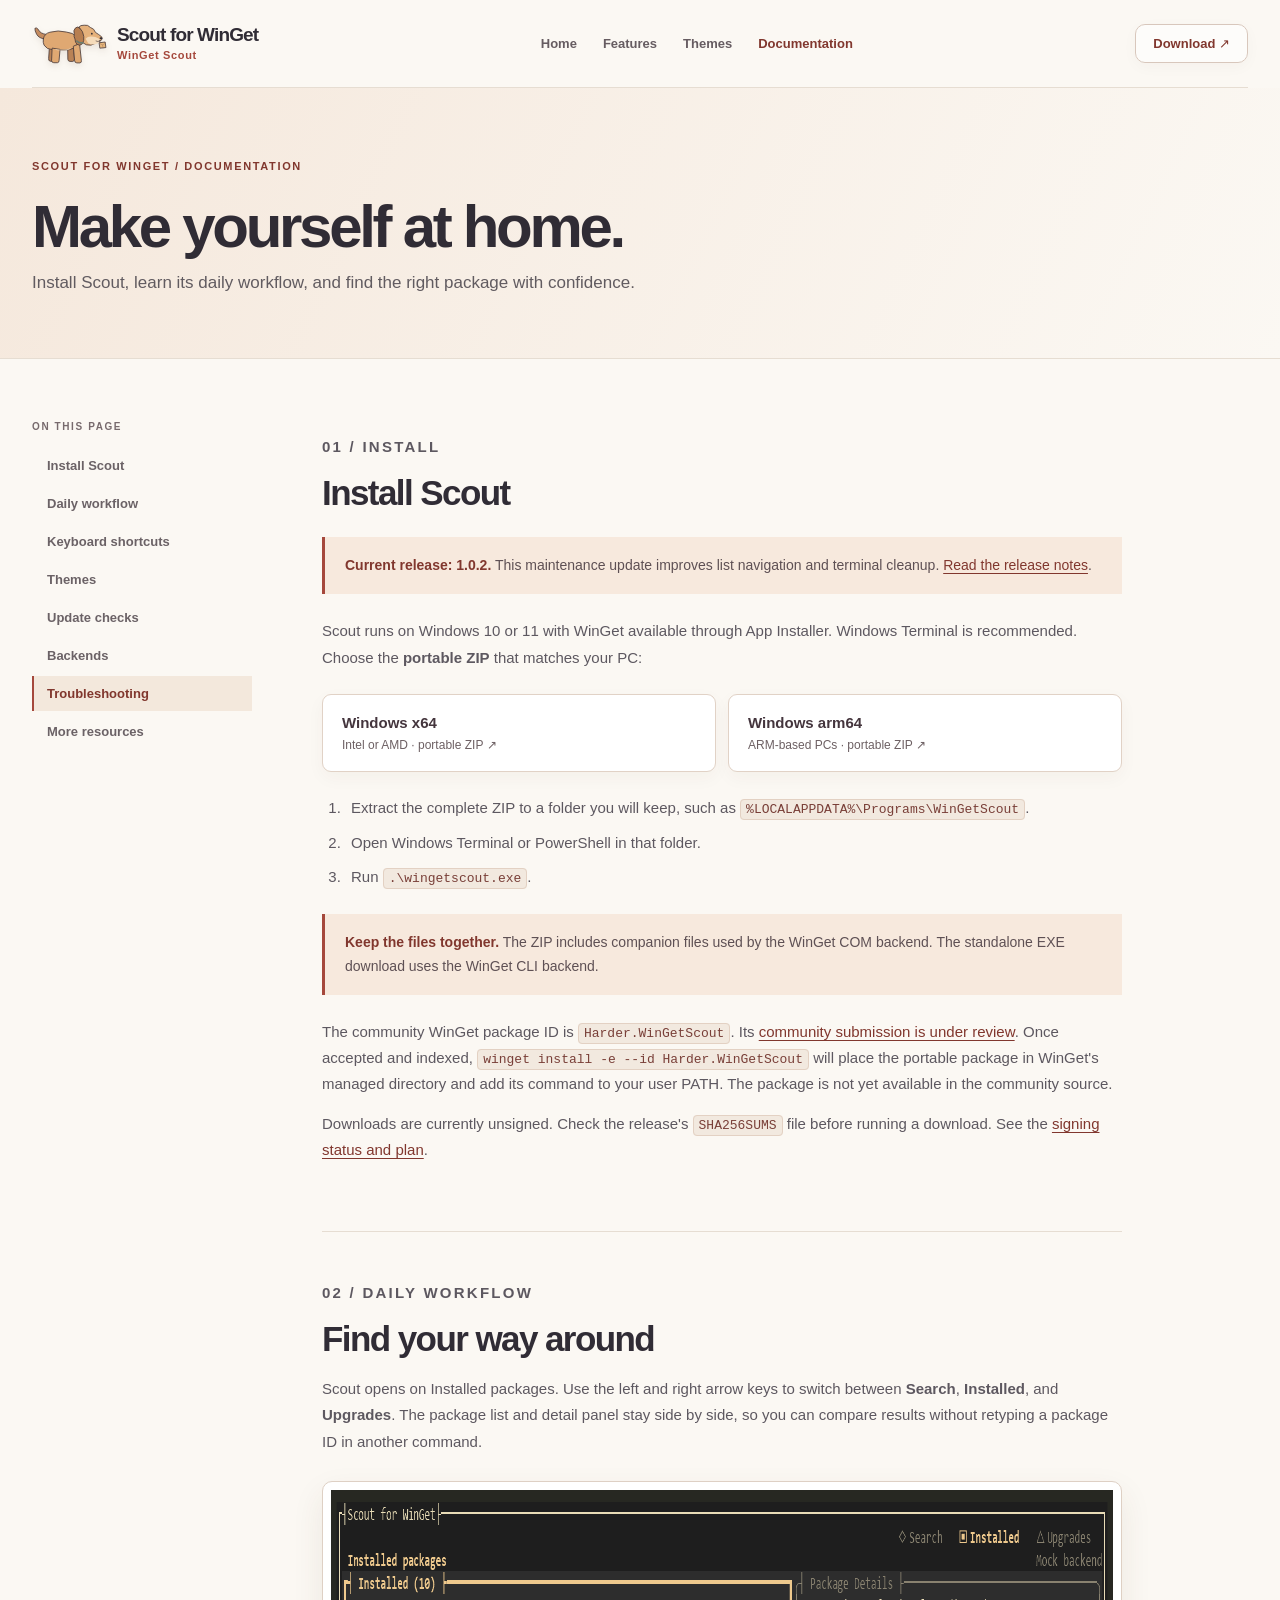
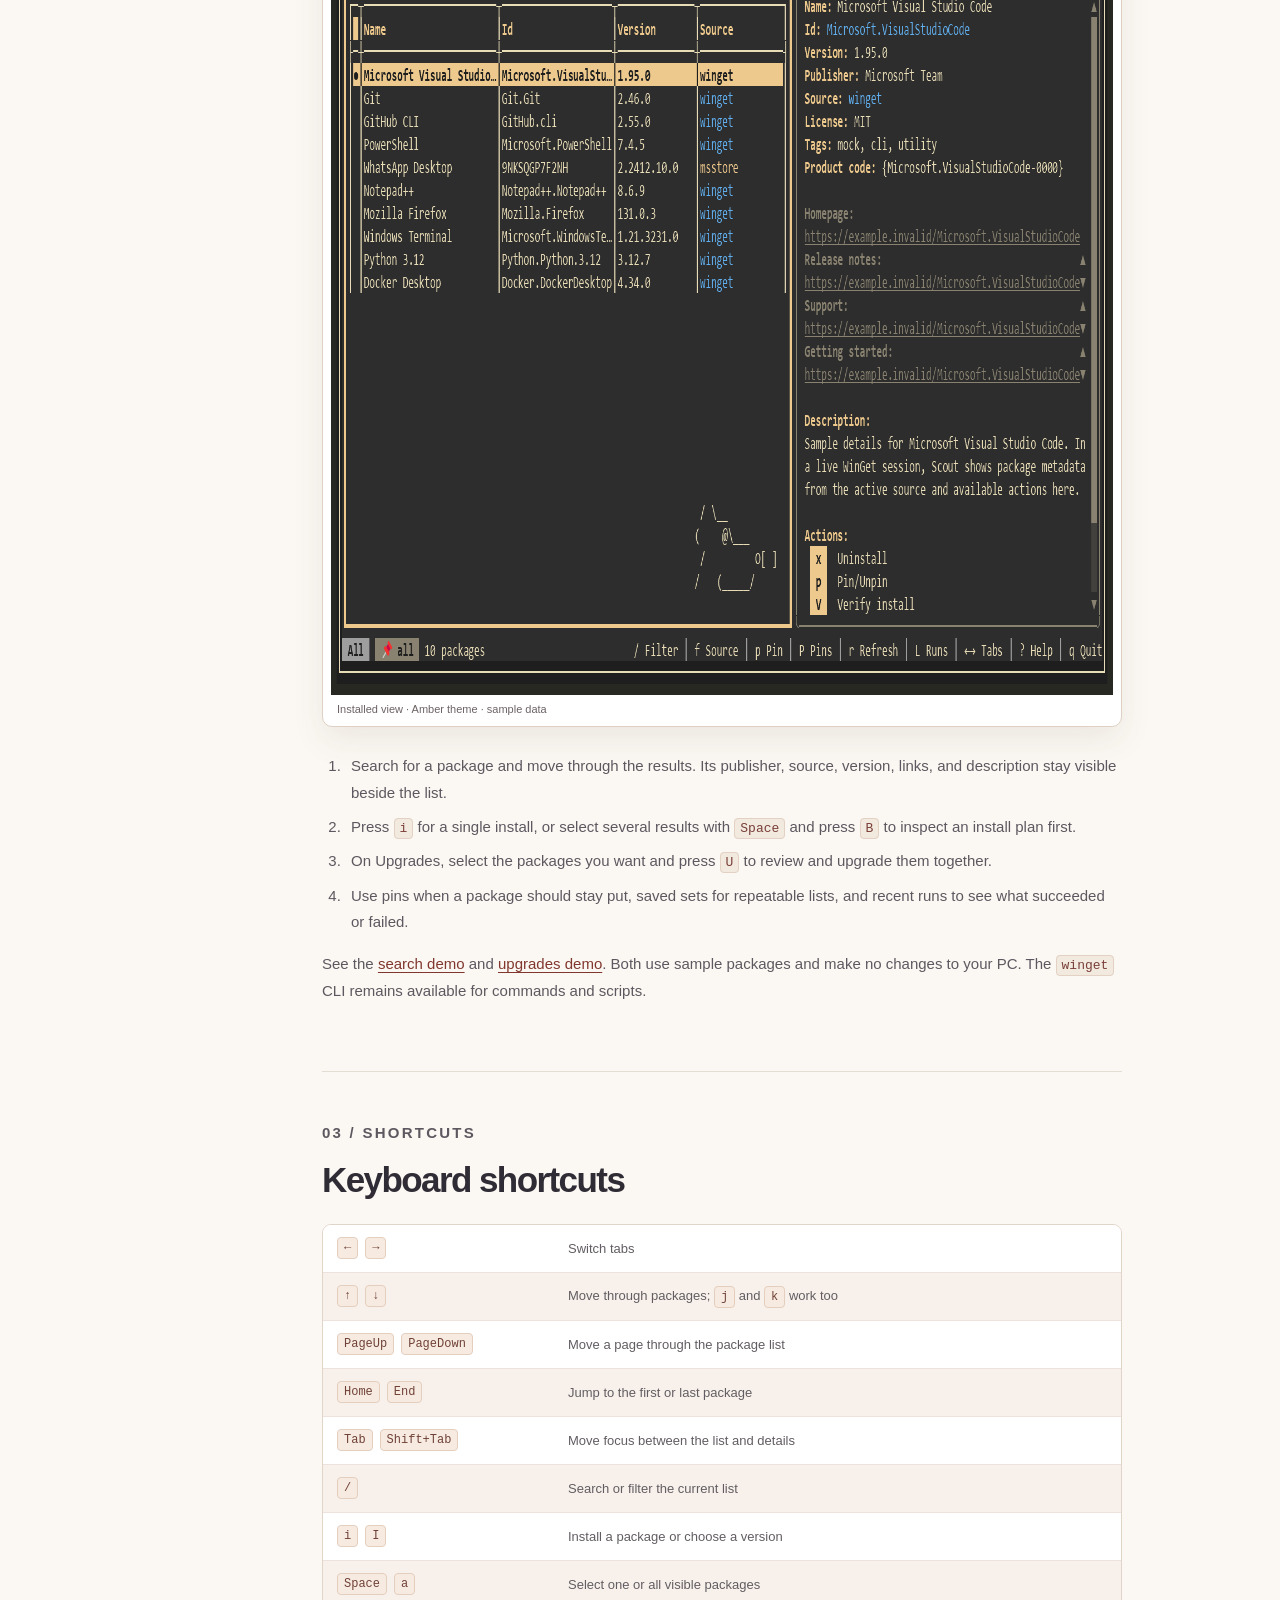
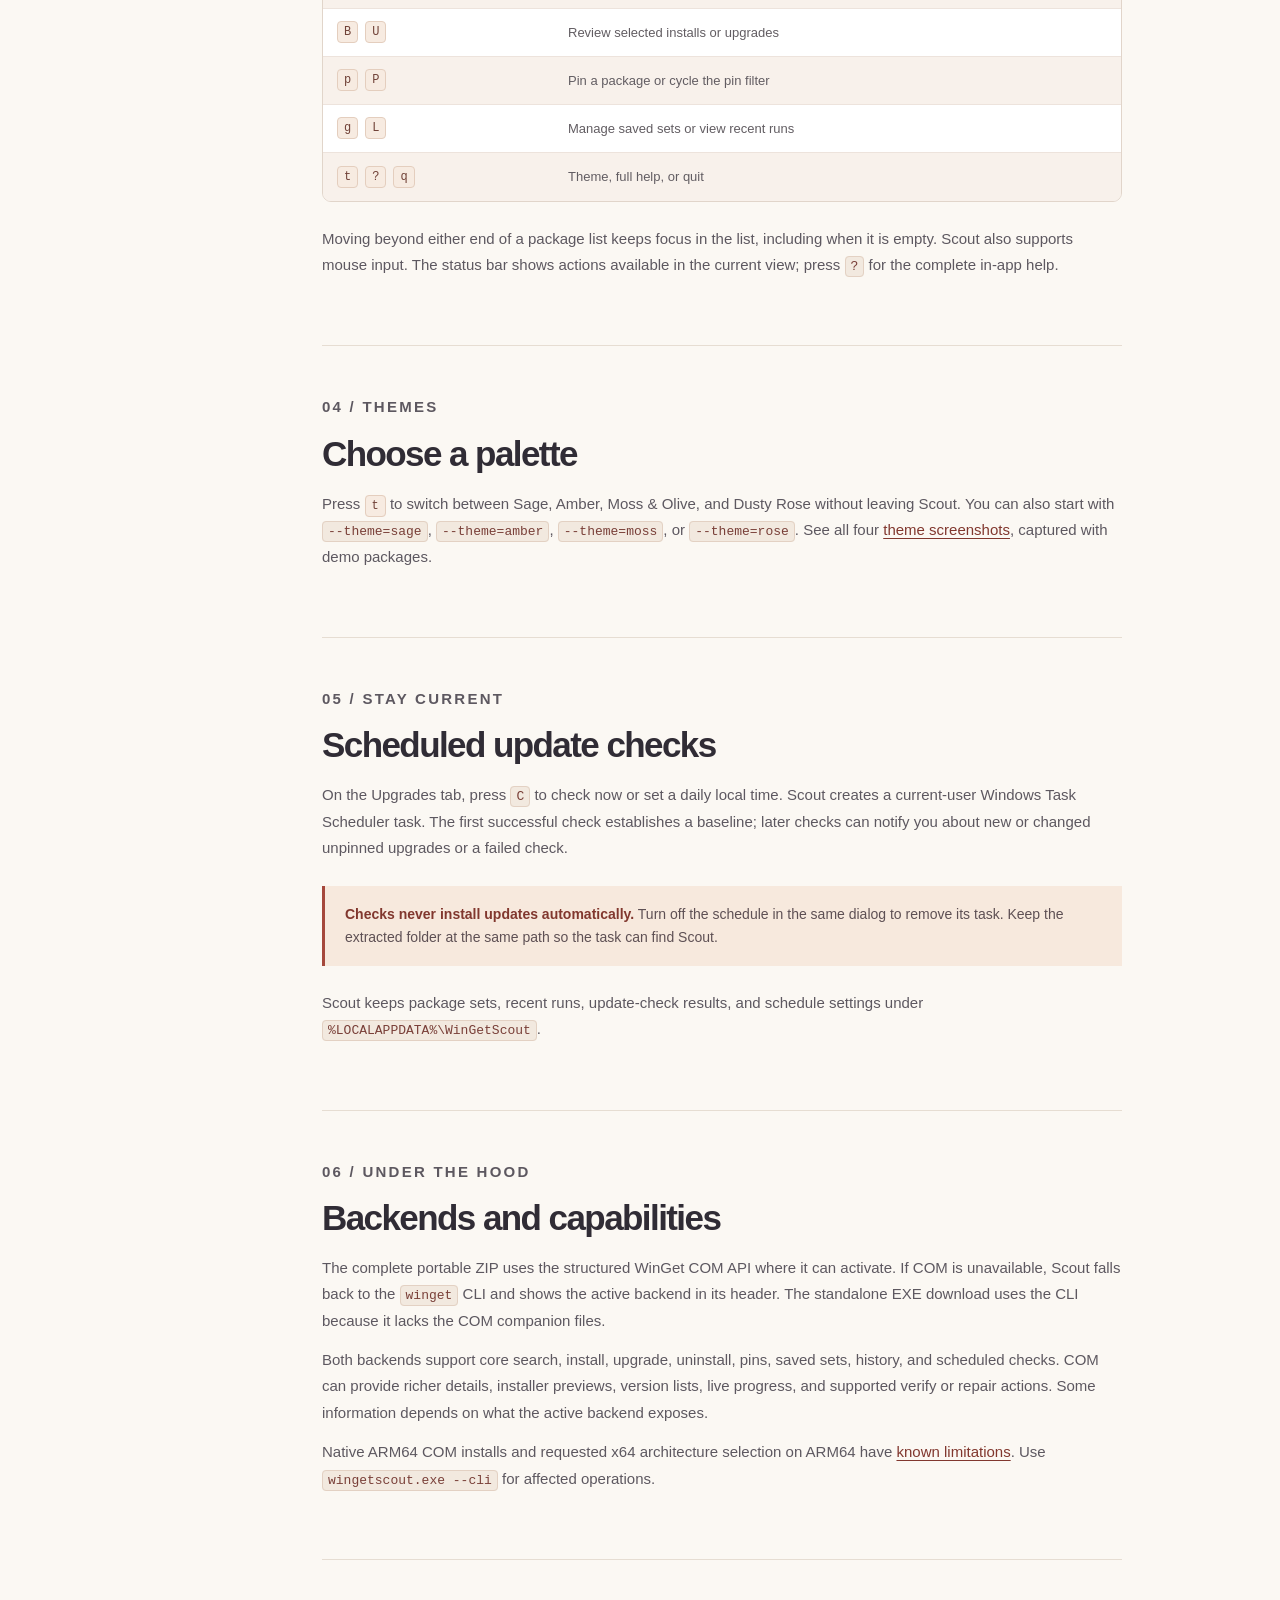
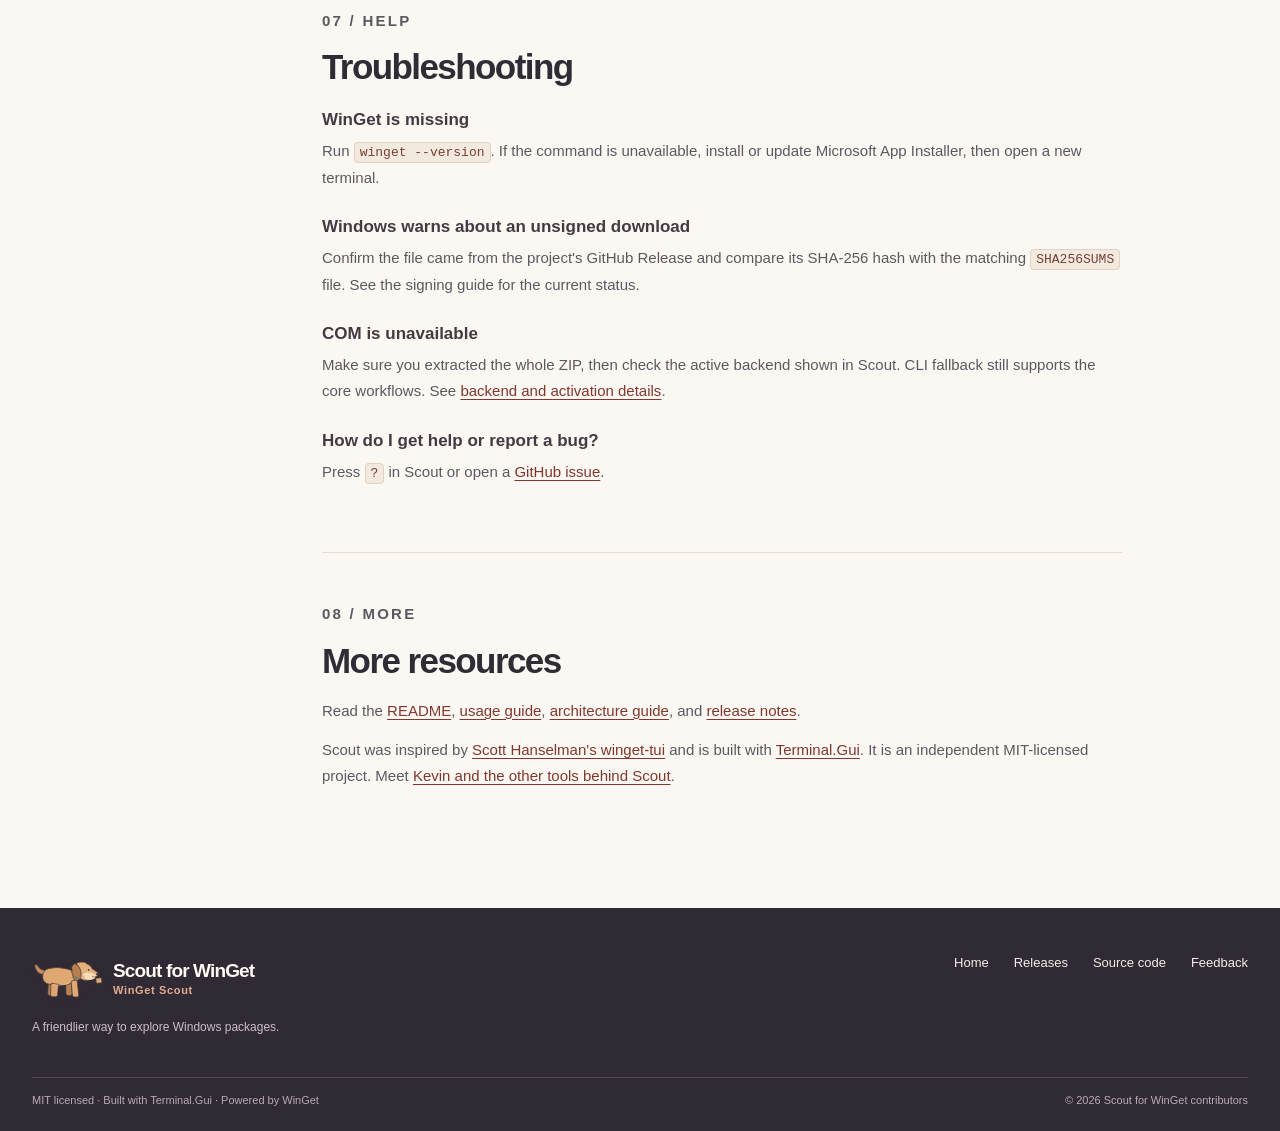
==== site/docs.html @ 2f3dfc27 "Prepare 1.0.2 release and refresh website guidance" ====
<!doctype html>
<html lang="en">
<head>
  <meta charset="utf-8">
  <meta name="viewport" content="width=device-width, initial-scale=1">
  <meta name="theme-color" content="#faf7f1">
  <meta name="description" content="Install and use Scout for WinGet. Learn the daily workflow, keyboard shortcuts, themes, update checks, and package backends.">
  <meta property="og:type" content="article">
  <meta property="og:title" content="Documentation — Scout for WinGet">
  <meta property="og:description" content="Install and use Scout for WinGet on Windows.">
  <meta property="og:url" content="https://wingetscout.com/docs.html">
  <link rel="canonical" href="https://wingetscout.com/docs.html">
  <link rel="icon" href="favicon.svg" type="image/svg+xml">
  <link rel="stylesheet" href="styles.css">
  <script src="app.js" defer></script>
  <title>Documentation — Scout for WinGet</title>
</head>
<body class="docs-page">
  <a class="skip-link" href="#main">Skip to content</a>
  <header class="site-header wrap"><a class="brand" href="./" aria-label="Scout for WinGet home"><img src="media/scout-dog.svg" width="75" height="51" alt="" aria-hidden="true"><span class="brand-copy"><strong>Scout for WinGet</strong><small>WinGet Scout</small></span></a><nav aria-label="Main navigation"><a href="./">Home</a><a href="./#features">Features</a><a href="./#themes">Themes</a><a class="nav-active" href="docs.html" aria-current="page">Documentation</a></nav><a class="header-download" href="https://github.com/harder/wingetscout/releases/latest">Download ↗</a></header>
  <main id="main">
    <div class="docs-hero"><div class="wrap"><p class="section-kicker">SCOUT FOR WINGET / DOCUMENTATION</p><h1>Make yourself at home.</h1><p>Install Scout, learn its daily workflow, and find the right package with confidence.</p></div></div>
    <div class="wrap docs-layout">
      <aside class="docs-sidebar" aria-label="Documentation sections"><p>ON THIS PAGE</p><a href="#install">Install Scout</a><a href="#first-run">Daily workflow</a><a href="#shortcuts">Keyboard shortcuts</a><a href="#themes">Themes</a><a href="#updates">Update checks</a><a href="#backends">Backends</a><a href="#troubleshooting">Troubleshooting</a><a href="#more">More resources</a></aside>
      <div class="docs-content">
        <section id="install"><p class="section-kicker">01 / INSTALL</p><h2>Install Scout</h2><div class="callout"><strong>Current release: 1.0.2.</strong> This maintenance update improves list navigation and terminal cleanup. <a href="https://github.com/harder/wingetscout/releases/tag/v1.0.2">Read the release notes</a>.</div><p>Scout runs on Windows 10 or 11 with WinGet available through App Installer. Windows Terminal is recommended. Choose the <strong>portable ZIP</strong> that matches your PC:</p><div class="download-grid"><a href="https://github.com/harder/wingetscout/releases/latest"><strong>Windows x64</strong><span>Intel or AMD · portable ZIP ↗</span></a><a href="https://github.com/harder/wingetscout/releases/latest"><strong>Windows arm64</strong><span>ARM-based PCs · portable ZIP ↗</span></a></div><ol><li>Extract the complete ZIP to a folder you will keep, such as <code>%LOCALAPPDATA%\Programs\WinGetScout</code>.</li><li>Open Windows Terminal or PowerShell in that folder.</li><li>Run <code>.\wingetscout.exe</code>.</li></ol><div class="callout"><strong>Keep the files together.</strong> The ZIP includes companion files used by the WinGet COM backend. The standalone EXE download uses the WinGet CLI backend.</div><p>The community WinGet package ID is <code>Harder.WinGetScout</code>. Its <a href="https://github.com/microsoft/winget-pkgs/pull/451328">community submission is under review</a>. Once accepted and indexed, <code>winget install -e --id Harder.WinGetScout</code> will place the portable package in WinGet's managed directory and add its command to your user PATH. The package is not yet available in the community source.</p><p>Downloads are currently unsigned. Check the release's <code>SHA256SUMS</code> file before running a download. See the <a href="https://github.com/harder/wingetscout/blob/main/docs/signing-and-distribution.md">signing status and plan</a>.</p></section>
        <section id="first-run"><p class="section-kicker">02 / DAILY WORKFLOW</p><h2>Find your way around</h2><p>Scout opens on Installed packages. Use the left and right arrow keys to switch between <strong>Search</strong>, <strong>Installed</strong>, and <strong>Upgrades</strong>. The package list and detail panel stay side by side, so you can compare results without retyping a package ID in another command.</p><div class="docs-image"><img src="media/scout-amber-installed.png" width="1405" height="805" loading="lazy" alt="Scout for WinGet Installed view in the Amber theme, with a package list and details panel using sample data"><span>Installed view · Amber theme · sample data</span></div><ol><li>Search for a package and move through the results. Its publisher, source, version, links, and description stay visible beside the list.</li><li>Press <code>i</code> for a single install, or select several results with <code>Space</code> and press <code>B</code> to inspect an install plan first.</li><li>On Upgrades, select the packages you want and press <code>U</code> to review and upgrade them together.</li><li>Use pins when a package should stay put, saved sets for repeatable lists, and recent runs to see what succeeded or failed.</li></ol><p>See the <a href="media/scout-search-demo.gif">search demo</a> and <a href="media/scout-upgrades-demo.gif">upgrades demo</a>. Both use sample packages and make no changes to your PC. The <code>winget</code> CLI remains available for commands and scripts.</p></section>
        <section id="shortcuts"><p class="section-kicker">03 / SHORTCUTS</p><h2>Keyboard shortcuts</h2><div class="shortcut-table"><div><kbd>←</kbd><kbd>→</kbd><span>Switch tabs</span></div><div><kbd>↑</kbd><kbd>↓</kbd><span>Move through packages; <kbd>j</kbd> and <kbd>k</kbd> work too</span></div><div><kbd>PageUp</kbd><kbd>PageDown</kbd><span>Move a page through the package list</span></div><div><kbd>Home</kbd><kbd>End</kbd><span>Jump to the first or last package</span></div><div><kbd>Tab</kbd><kbd>Shift+Tab</kbd><span>Move focus between the list and details</span></div><div><kbd>/</kbd><span>Search or filter the current list</span></div><div><kbd>i</kbd><kbd>I</kbd><span>Install a package or choose a version</span></div><div><kbd>Space</kbd><kbd>a</kbd><span>Select one or all visible packages</span></div><div><kbd>B</kbd><kbd>U</kbd><span>Review selected installs or upgrades</span></div><div><kbd>p</kbd><kbd>P</kbd><span>Pin a package or cycle the pin filter</span></div><div><kbd>g</kbd><kbd>L</kbd><span>Manage saved sets or view recent runs</span></div><div><kbd>t</kbd><kbd>?</kbd><kbd>q</kbd><span>Theme, full help, or quit</span></div></div><p>Moving beyond either end of a package list keeps focus in the list, including when it is empty. Scout also supports mouse input. The status bar shows actions available in the current view; press <code>?</code> for the complete in-app help.</p></section>
        <section id="themes"><p class="section-kicker">04 / THEMES</p><h2>Choose a palette</h2><p>Press <kbd>t</kbd> to switch between Sage, Amber, Moss &amp; Olive, and Dusty Rose without leaving Scout. You can also start with <code>--theme=sage</code>, <code>--theme=amber</code>, <code>--theme=moss</code>, or <code>--theme=rose</code>. See all four <a href="./#themes">theme screenshots</a>, captured with demo packages.</p></section>
        <section id="updates"><p class="section-kicker">05 / STAY CURRENT</p><h2>Scheduled update checks</h2><p>On the Upgrades tab, press <code>C</code> to check now or set a daily local time. Scout creates a current-user Windows Task Scheduler task. The first successful check establishes a baseline; later checks can notify you about new or changed unpinned upgrades or a failed check.</p><div class="callout"><strong>Checks never install updates automatically.</strong> Turn off the schedule in the same dialog to remove its task. Keep the extracted folder at the same path so the task can find Scout.</div><p>Scout keeps package sets, recent runs, update-check results, and schedule settings under <code>%LOCALAPPDATA%\WinGetScout</code>.</p></section>
        <section id="backends"><p class="section-kicker">06 / UNDER THE HOOD</p><h2>Backends and capabilities</h2><p>The complete portable ZIP uses the structured WinGet COM API where it can activate. If COM is unavailable, Scout falls back to the <code>winget</code> CLI and shows the active backend in its header. The standalone EXE download uses the CLI because it lacks the COM companion files.</p><p>Both backends support core search, install, upgrade, uninstall, pins, saved sets, history, and scheduled checks. COM can provide richer details, installer previews, version lists, live progress, and supported verify or repair actions. Some information depends on what the active backend exposes.</p><p>Native ARM64 COM installs and requested x64 architecture selection on ARM64 have <a href="https://github.com/harder/wingetscout/blob/main/docs/architecture.md#known-com-limitations">known limitations</a>. Use <code>wingetscout.exe --cli</code> for affected operations.</p></section>
        <section id="troubleshooting"><p class="section-kicker">07 / HELP</p><h2>Troubleshooting</h2><div class="faq"><h3>WinGet is missing</h3><p>Run <code>winget --version</code>. If the command is unavailable, install or update Microsoft App Installer, then open a new terminal.</p><h3>Windows warns about an unsigned download</h3><p>Confirm the file came from the project's GitHub Release and compare its SHA-256 hash with the matching <code>SHA256SUMS</code> file. See the signing guide for the current status.</p><h3>COM is unavailable</h3><p>Make sure you extracted the whole ZIP, then check the active backend shown in Scout. CLI fallback still supports the core workflows. See <a href="https://github.com/harder/wingetscout#backends-and-capabilities">backend and activation details</a>.</p><h3>How do I get help or report a bug?</h3><p>Press <code>?</code> in Scout or open a <a href="https://github.com/harder/wingetscout/issues">GitHub issue</a>.</p></div></section>
        <section id="more"><p class="section-kicker">08 / MORE</p><h2>More resources</h2><p>Read the <a href="https://github.com/harder/wingetscout#readme">README</a>, <a href="https://github.com/harder/wingetscout/blob/main/docs/usage.md">usage guide</a>, <a href="https://github.com/harder/wingetscout/blob/main/docs/architecture.md">architecture guide</a>, and <a href="https://github.com/harder/wingetscout/releases">release notes</a>.</p><p>Scout was inspired by <a href="https://github.com/shanselman/winget-tui">Scott Hanselman's winget-tui</a> and is built with <a href="https://github.com/tui-cs/Terminal.Gui">Terminal.Gui</a>. It is an independent MIT-licensed project. Meet <a href="./#maker">Kevin and the other tools behind Scout</a>.</p></section>
      </div>
    </div>
  </main>
  <footer class="site-footer"><div class="wrap footer-inner"><div><a class="brand footer-brand" href="./"><img src="media/scout-dog.svg" width="71" height="48" alt="" aria-hidden="true"><span class="brand-copy"><strong>Scout for WinGet</strong><small>WinGet Scout</small></span></a><p>A friendlier way to explore Windows packages.</p></div><div class="footer-links"><a href="./">Home</a><a href="https://github.com/harder/wingetscout/releases">Releases</a><a href="https://github.com/harder/wingetscout">Source code</a><a href="https://github.com/harder/wingetscout/issues">Feedback</a></div></div><div class="wrap footer-bottom"><span>MIT licensed · Built with Terminal.Gui · Powered by WinGet</span><span>© 2026 Scout for WinGet contributors</span></div></footer>
</body>
</html>
---- site/styles.css ----
:root{font-family:"Segoe UI Variable","Segoe UI",Arial,sans-serif;color:#302c35;background:#fbf8f3;font-synthesis:none;scroll-behavior:smooth;--ink:#302c35;--muted:#625d65;--paper:#fbf8f3;--surface:#fffdf9;--line:#e6ddd2;--rust:#a5483c;--rust-dark:#81372e;--plum:#493c52;--sage:#426b60}
*{box-sizing:border-box}
body{margin:0;min-width:320px;overflow-x:hidden}
a{color:inherit;text-decoration:none}
button{font:inherit}
img{display:block;max-width:100%}
.wrap{width:min(1220px,calc(100% - 64px));margin-inline:auto}
.skip-link{position:absolute;left:16px;top:-70px;z-index:50;padding:10px 14px;background:var(--plum);color:white}
.skip-link:focus{top:12px}
:focus-visible{outline:3px solid var(--rust);outline-offset:3px}
.site-header{min-height:88px;display:flex;align-items:center;gap:30px;border-bottom:1px solid var(--line);position:relative;z-index:5}
.brand{display:inline-flex;align-items:center;gap:10px;flex:none;color:var(--ink)}
.brand img{width:75px;height:51px;object-fit:contain;filter:drop-shadow(0 3px 3px #5a36221a)}
.brand-copy{display:grid;line-height:1.08;gap:4px}
.brand-copy strong{font-size:19px;letter-spacing:-.045em;font-weight:750}
.brand-copy small{font-size:11px;letter-spacing:.06em;color:var(--rust);font-weight:750}
.site-header nav{display:flex;align-items:center;gap:26px;margin:auto;font-size:13px;font-weight:650;color:#665c61}
.site-header nav a:hover,.site-header nav .nav-active{color:var(--rust-dark)}
.header-download{padding:11px 17px;border:1px solid #d8c7bc;border-radius:10px;background:#fff9;font-size:13px;font-weight:750;color:var(--rust-dark);box-shadow:0 4px 15px #422c2008;white-space:nowrap}
.header-download:hover{background:#fff1e8}
.hero{display:grid;grid-template-columns:.9fr 1.1fr;align-items:center;gap:42px;min-height:654px;padding-top:78px;padding-bottom:90px}
.eyebrow,.section-kicker{margin:0 0 20px;color:var(--rust-dark);font-size:11px;font-weight:850;letter-spacing:.15em}
.eyebrow{display:flex;align-items:center;gap:9px}
.eyebrow-mark{font-size:19px;color:var(--rust);line-height:1}
.hero h1{font-size:clamp(45px,5vw,68px);letter-spacing:-.067em;line-height:1.04;font-weight:740;margin:0 0 28px;color:var(--ink)}
.hero h1 span{color:var(--rust)}
.lead{font-size:18px;line-height:1.68;color:#5c5960;max-width:545px;margin:0 0 30px}
.hero-actions{display:flex;flex-wrap:wrap;gap:10px}
.button{display:inline-flex;align-items:center;justify-content:center;gap:16px;min-height:49px;padding:12px 19px;border-radius:10px;font-size:14px;font-weight:750;transition:transform .18s,background .18s,box-shadow .18s}
.button:hover{transform:translateY(-2px)}
.button-primary{background:var(--rust);color:white;box-shadow:0 11px 24px #8d49322c}
.button-primary:hover{background:var(--rust-dark);box-shadow:0 14px 28px #8d49323a}
.button-secondary{background:#fffdf8;color:var(--plum);border:1px solid #d8cabd}
.button-secondary:hover{background:#f5ece2}
.hero-note{margin:24px 0 0;font-size:12px;color:#746d71;font-weight:600}
.hero-stage{position:relative;min-width:0;padding:20px 0 35px}
.hero-stage:before{content:"";position:absolute;inset:-70px -80px -20px;background:radial-gradient(ellipse at 55% 47%,#f2ddc9 0%,#f9eee3 39%,transparent 71%);z-index:-1}
.hero-window{background:#fffdf8;border:1px solid #dacbbd;border-radius:17px;overflow:hidden;box-shadow:0 30px 65px #58382c28,0 4px 12px #58382c12;transform:perspective(1300px) rotateY(-2deg)}
.window-bar{display:flex;align-items:center;gap:14px;height:42px;padding:0 15px;background:#f3ece5;border-bottom:1px solid #ded1c6;font-size:11px;color:#5a4a4a;font-weight:650}
.window-bar em{font-style:normal;color:#a79894;margin:0 3px}
.window-dots{display:flex;gap:5px}
.window-dots i{width:7px;height:7px;border-radius:50%;background:#c98c77}
.window-dots i:nth-child(2){background:#d9b995}.window-dots i:nth-child(3){background:#98aa91}
.window-status{margin-left:auto;font-size:9px;letter-spacing:.1em;color:#665858}
.hero-window img{width:100%;height:auto}
.mascot-sticker{position:absolute;left:-64px;bottom:8px;width:220px;height:130px;padding:7px;background:#fff9ec;border:1px solid #e0c9aa;border-radius:90px;transform:rotate(-5deg);filter:drop-shadow(0 12px 10px #553b2b2b)}
.mascot-sticker img{width:100%;height:100%;object-fit:contain}
.stage-caption{position:absolute;right:2px;bottom:0;display:flex;align-items:center;gap:8px;font-size:11px;color:#716563;font-weight:700}
.caption-line{width:26px;height:1px;background:#a48975}
.quick-path{background:#f3e8dc;border-top:1px solid #e9d9ca;border-bottom:1px solid #e9d9ca}
.quick-path-inner{display:flex;align-items:center;justify-content:space-between;gap:12px;padding:19px 0;color:#5d4d4a;font-size:12px;letter-spacing:.09em;font-weight:800;text-transform:uppercase}
.quick-path b{font-size:17px;color:#ae806b;font-weight:400}
.section{padding-top:105px;padding-bottom:108px}
.section-heading{display:grid;grid-template-columns:1fr 1fr;column-gap:55px;align-items:end;margin-bottom:35px}
.section-heading .section-kicker{grid-column:1/-1;margin-bottom:11px}
.section-heading h2,.comparison-intro h2,.install-panel h2{margin:0;color:var(--ink);letter-spacing:-.053em;font-size:clamp(33px,3.6vw,49px);line-height:1.13}
.section-heading>p:last-child{max-width:415px;color:var(--muted);font-size:15px;line-height:1.68;margin:0 0 4px}
.feature-grid{display:grid;grid-template-columns:repeat(4,1fr);gap:15px}
.feature-card{min-height:300px;display:flex;flex-direction:column;padding:25px 23px;background:var(--surface);border:1px solid var(--line);border-radius:15px;box-shadow:0 12px 30px #4c37230a}
.feature-card:nth-child(2){background:#faf1eb}
.feature-card:nth-child(4){background:#f4f5ef}
.feature-icon{height:45px;width:45px;display:grid;place-items:center;border-radius:11px;background:#f3e6da;color:var(--rust);font-size:25px;margin-bottom:24px}
.feature-card:nth-child(3) .feature-icon,.feature-card:nth-child(4) .feature-icon{background:#e8eee6;color:var(--sage)}
.feature-number{font-size:10px;font-weight:850;color:var(--rust-dark);letter-spacing:.13em}
.feature-card h3{font-size:18px;letter-spacing:-.025em;margin:10px 0;color:#39303a}
.feature-card p{margin:0;color:#625d63;font-size:13px;line-height:1.64}
.comparison-section{padding:94px 0;background:#3c3441;color:#f8f1e8}
.comparison-layout{display:grid;grid-template-columns:.76fr 1fr;gap:70px;align-items:center}
.comparison-intro .section-kicker{color:#e9ae91}
.comparison-intro h2{color:#fffaf2}
.comparison-intro p:not(.section-kicker){max-width:420px;color:#e0d5d9;line-height:1.76;font-size:15px;margin:24px 0 30px}
.text-link{color:#f5caaf;font-size:14px;font-weight:750;border-bottom:1px solid #bd897a;padding-bottom:5px}
.text-link:hover{color:#fff2e3}
.comparison-stack{display:grid;gap:13px}
.cli-card,.scout-card{padding:23px 25px;border-radius:13px}
.cli-card{border:1px solid #6a5e6a;background:#302a34}
.scout-card{border:1px solid #dbb69b;background:#f8e9d8;color:var(--ink);box-shadow:0 13px 25px #1a131f20}
.card-label{display:block;margin-bottom:15px;font-size:10px;letter-spacing:.14em;font-weight:850;color:#c5b5c4}
.scout-card .card-label{color:var(--rust-dark)}
.cli-card code{display:block;color:#edcba3;font:13px "Cascadia Code",Consolas,monospace;line-height:1.9}
.cli-card p,.scout-card p{font-size:13px;line-height:1.6;margin:15px 0 0}
.cli-card p{color:#c5b9c3}.scout-card p{color:#5d5253}
.flow-row{display:flex;align-items:center;flex-wrap:wrap;gap:8px;font-size:13px;font-weight:760}
.flow-row span{border-radius:8px;padding:8px 10px;background:#fff8ee;border:1px solid #e5cebb}
.flow-row b{color:var(--rust)}
.theme-section{padding-bottom:90px}
.theme-section kbd{font:13px Consolas,monospace;color:var(--rust-dark);background:#f1e5d8;border:1px solid #dfcbb9;border-radius:4px;padding:2px 6px}
.theme-layout{display:grid;grid-template-columns:minmax(0,1fr) 270px;gap:18px}
.theme-display{min-width:0;padding:8px;background:var(--surface);border:1px solid #decfc0;border-radius:14px;box-shadow:0 18px 40px #3b2e230e}
.theme-display-top{display:flex;align-items:center;gap:9px;padding:8px 10px 15px;color:var(--ink);font-size:13px}
.theme-display-top>span:last-child{margin-left:auto;font-size:9px;letter-spacing:.11em;font-weight:800;color:#665858}
.preview-led{width:8px;height:8px;background:#7e9c81;border-radius:50%}
.theme-display img{width:100%;height:auto;border-radius:5px;background:#1e1e1e}
.theme-display p{margin:11px 8px 5px;color:#615a5b;font-size:12px}
.theme-controls{display:grid;gap:9px;align-content:start}
.theme-choice{display:flex;align-items:center;gap:12px;width:100%;padding:17px 14px;text-align:left;cursor:pointer;border:1px solid var(--line);border-radius:12px;background:#fffdf9;color:var(--ink);transition:border-color .16s,background .16s,transform .16s}
.theme-choice:hover{transform:translateX(-3px);border-color:#be9882}
.theme-choice.is-active{background:#f7e9de;border-color:#bd8f76;box-shadow:inset 3px 0 var(--rust)}
.theme-choice>span:nth-child(2){display:grid;gap:3px}
.theme-choice strong{font-size:14px}
.theme-choice small{font-size:11px;color:#73696b}
.theme-choice>span:last-child{margin-left:auto;color:var(--rust)}
.swatch{width:23px;height:23px;border-radius:7px;border:2px solid #282828;flex:none}
.swatch-sage{background:#c4d696}.swatch-amber{background:#eec98d}.swatch-moss{background:#d8ce7c}.swatch-rose{background:#ecc2c2}
.demo-grid{display:grid;grid-template-columns:repeat(2,minmax(0,1fr));gap:18px;margin-top:28px}
.demo-card{min-width:0;margin:0;padding:8px;background:var(--surface);border:1px solid #decfc0;border-radius:14px;box-shadow:0 12px 30px #3b2e230e}
.demo-card img{width:100%;height:auto;border-radius:5px;background:#1e1e1e}
.demo-card figcaption{display:grid;gap:4px;padding:13px 10px 8px}
.demo-card figcaption strong{font-size:15px;color:var(--ink)}
.demo-card figcaption span{font-size:12px;color:var(--muted);line-height:1.5}
.capture-note{font-size:12px;color:#71696c;line-height:1.6;margin:17px 0 0}
.capture-note a{color:var(--rust-dark);text-decoration:underline;text-underline-offset:3px}
.capture-note code{font:12px Consolas,monospace}
.install-section{padding:80px 0 90px;background:#f3e8dd;border-top:1px solid #e7d7c8}
.install-panel{display:grid;grid-template-columns:1fr .67fr;gap:70px;align-items:center}
.install-panel h2{margin-bottom:19px}
.install-panel p:not(.section-kicker){color:#615a5c;line-height:1.7;max-width:560px}
.install-panel code{font:13px Consolas,monospace;color:var(--rust-dark)}
.install-panel .hero-actions{margin-top:24px}
.install-panel .install-footnote{font-size:12px;margin:22px 0 0}
.install-steps{display:grid;gap:0;background:#fffaf3;border:1px solid #e2cfc0;border-radius:15px;padding:15px 25px;box-shadow:0 13px 27px #54351e12}
.install-steps>div{display:flex;gap:18px;align-items:center;padding:19px 0;border-bottom:1px solid #ecdccf}
.install-steps>div:last-child{border:0}
.install-steps b{font-size:14px;color:var(--rust)}
.install-steps span{display:grid;gap:4px}
.install-steps strong{font-size:14px}
.install-steps small{font-size:12px;color:#74696b}
.maker-section{padding:88px 0 95px;background:radial-gradient(circle at 11% 14%,#f3e8de 0,transparent 36%),#fbf8f3;border-top:1px solid #e7dcd1}
.maker-layout{display:grid;grid-template-columns:minmax(0,.88fr) minmax(0,1.12fr);gap:72px;align-items:center}
.maker-intro h2{max-width:490px;margin:0;color:var(--ink);font-size:clamp(33px,3.5vw,48px);line-height:1.13;letter-spacing:-.053em}
.maker-intro>p:not(.section-kicker){max-width:475px;margin:22px 0 0;color:var(--muted);font-size:15px;line-height:1.72}
.maker-intro strong{color:var(--ink)}
.maker-links{display:grid;grid-template-columns:repeat(2,minmax(0,1fr));gap:10px;margin-top:29px}
.maker-links a{display:block;min-width:0;padding:15px 16px;border:1px solid #dfcfc1;border-radius:11px;background:#fffdf9;color:var(--rust-dark);font-size:13px;font-weight:800;box-shadow:0 7px 20px #4c372309}
.maker-links a:hover{border-color:#bd9881;background:#fff7ee}
.maker-links small{display:block;margin-top:5px;color:#74686c;font-size:11px;font-weight:600}
.maker-projects{display:grid;gap:13px}
.maker-project{padding:25px 28px;border-radius:15px;border:1px solid #d8c8bd;box-shadow:0 13px 29px #49342812}
.maker-label{display:block;font-size:10px;font-weight:850;letter-spacing:.15em}
.maker-project h3{margin:10px 0 8px;font-size:23px;letter-spacing:-.035em}
.maker-project p{margin:0 0 16px;max-width:510px;font-size:13px;line-height:1.65}
.maker-project a{font-size:12px;font-weight:800;border-bottom:1px solid currentColor;padding-bottom:3px}
.maker-project a:hover{border-bottom-width:2px}
.maker-project-links{display:flex;gap:21px;flex-wrap:wrap}
.maker-skillview{background:#443a4d;color:#fff8ef;border-color:#443a4d}
.maker-skillview .maker-label{color:#eab69d}
.maker-skillview p{color:#e3d8df}
.maker-skillview a{color:#f5c7ab}
.maker-terminal{background:#edf1e9;border-color:#d4dfd0;color:#334941}
.maker-terminal .maker-label,.maker-terminal a{color:#426b60}
.maker-terminal p{color:#596960}
.site-footer{background:#302a35;color:#f4eee9}
.footer-inner{display:flex;justify-content:space-between;gap:30px;padding-top:47px;padding-bottom:43px}
.footer-brand{color:#fffaf2}
.footer-brand img{width:71px;height:48px}
.footer-brand .brand-copy small{color:#e3ac90}
.footer-inner p{color:#cbbec8;font-size:12px;margin:13px 0 0}
.footer-links{display:flex;flex-wrap:wrap;align-content:start;gap:18px 25px;font-size:13px}
.footer-links a:hover{color:#f0c3aa}
.footer-bottom{display:flex;justify-content:space-between;gap:20px;padding:16px 0 25px;border-top:1px solid #544955;color:#b8aab6;font-size:11px}
.docs-page{background:#fbf8f3}
.docs-hero{padding:72px 0 65px;background:linear-gradient(115deg,#f5e8dc,#fbf8f3);border-bottom:1px solid var(--line)}
.docs-hero h1{margin:0 0 12px;font-size:clamp(38px,5vw,60px);letter-spacing:-.055em}
.docs-hero p:last-child{margin:0;color:#615b60;font-size:17px}
.docs-layout{display:grid;grid-template-columns:220px minmax(0,800px);gap:70px;align-items:start;padding-top:62px;padding-bottom:105px}
.docs-sidebar{position:sticky;top:24px;display:grid;gap:3px}
.docs-sidebar p{font-size:10px;letter-spacing:.16em;color:#776a6d;font-weight:850;margin:0 0 13px}
.docs-sidebar a{border-left:2px solid transparent;padding:10px 13px;color:#6b6266;font-size:13px;font-weight:650}
.docs-sidebar a:hover,.docs-sidebar a.active{color:var(--rust-dark);background:#f3e8dc;border-color:var(--rust)}
.docs-content section{scroll-margin-top:35px;padding-bottom:54px;margin-bottom:48px;border-bottom:1px solid var(--line)}
.docs-content section:last-child{border:0;margin:0;padding:0}
.docs-content .section-kicker{margin-bottom:13px}
.docs-content h2{margin:0 0 17px;font-size:35px;letter-spacing:-.045em}
.docs-content h3{font-size:17px;color:#433a42;margin:26px 0 8px}
.docs-content p,.docs-content li{font-size:15px;line-height:1.76;color:#5d5860}
.docs-content p{margin:13px 0}
.docs-content a{color:var(--rust-dark);text-decoration:underline;text-underline-offset:3px}
.docs-content a:hover{color:#542b29}
.docs-content ol{padding-left:23px}
.docs-content li{padding-left:6px;margin:8px 0}
.docs-content code{background:#f2e9df;border:1px solid #e3d1c3;border-radius:4px;padding:2px 5px;font:13px Consolas,"Cascadia Code",monospace;color:#793f38;word-break:break-word}
.download-grid{display:grid;grid-template-columns:1fr 1fr;gap:12px;margin:23px 0}
.download-grid a{display:flex;flex-direction:column;gap:7px;padding:19px;border:1px solid #e1d2c6;border-radius:9px;background:white;text-decoration:none;box-shadow:0 6px 18px #5539210a}
.download-grid a:hover{border-color:#c28b73;background:#fff7f0}
.download-grid strong{font-size:15px;color:#44353d}
.download-grid span{font-size:12px;color:#6d6063}
.callout{border-left:3px solid var(--rust);background:#f7e9dd;padding:17px 20px;margin:24px 0;color:#5e5054;font-size:14px;line-height:1.65}
.callout strong{color:var(--rust-dark)}
.docs-image{padding:8px;border:1px solid #ded0c4;background:white;border-radius:10px;margin:26px 0;box-shadow:0 13px 32px #563c2716}
.docs-image img{width:100%}
.docs-image span{display:block;color:#6c6264;font-size:11px;padding:8px 6px 3px}
.shortcut-table{border:1px solid #e1d5ca;border-radius:9px;overflow:hidden;margin:24px 0}
.shortcut-table>div{display:flex;align-items:center;gap:7px;min-height:48px;padding:9px 14px;background:white;border-bottom:1px solid #ede3dc}
.shortcut-table>div:nth-child(even){background:#f8f1eb}
.shortcut-table>div:last-child{border:0}
.shortcut-table span{margin-left:auto;width:70%;color:#625d62;font-size:13px}
.docs-content kbd{font:12px Consolas,monospace;color:#704137;background:#f7ebe1;border:1px solid #e4cebe;border-radius:4px;padding:3px 6px;white-space:nowrap}
.faq h3:first-child{margin-top:23px}.faq p{margin-top:0}
@media(max-width:1100px){.hero{gap:20px}.feature-grid{grid-template-columns:repeat(2,1fr)}.feature-card{min-height:235px}.comparison-layout{gap:35px}.site-header nav{gap:14px}}
@media(max-width:780px){.wrap{width:min(100% - 34px,620px)}.site-header{min-height:80px;flex-wrap:wrap;gap:8px 15px;padding-top:10px;padding-bottom:11px}.site-header nav{order:3;width:100%;overflow-x:auto;margin:0;gap:22px;padding:5px 0;white-space:nowrap}.header-download{margin-left:auto}.hero{display:block;padding-top:65px;padding-bottom:58px}.hero h1{font-size:clamp(45px,8vw,64px)}.hero-stage{margin-top:55px}.hero-stage:before{inset:-30px 0 -20px}.mascot-sticker{left:-14px;bottom:0;width:155px;height:92px}.stage-caption{right:0;bottom:-4px}.section{padding-top:75px;padding-bottom:75px}.section-heading{display:block}.section-heading>p:last-child{margin-top:17px}.comparison-layout,.install-panel,.theme-layout,.maker-layout{grid-template-columns:1fr}.comparison-stack{margin-top:12px}.theme-controls{grid-template-columns:repeat(2,1fr)}.demo-grid{grid-template-columns:1fr}.install-panel{gap:30px}.maker-section{padding:72px 0}.maker-layout{gap:33px}.docs-hero{padding:54px 0}.docs-layout{display:block;padding-top:36px}.docs-sidebar{position:static;display:flex;overflow-x:auto;gap:4px;margin-bottom:42px;border-bottom:1px solid var(--line)}.docs-sidebar p{display:none}.docs-sidebar a{white-space:nowrap;border-left:0;border-bottom:2px solid transparent}.footer-inner{display:block}.footer-links{margin-top:32px}.footer-bottom{display:block}.footer-bottom span{display:block;margin:5px 0}}
@media(max-width:500px){.brand-copy strong{font-size:16px}.brand img{width:62px;height:42px}.header-download{padding:9px 11px;font-size:12px}.lead{font-size:16px}.quick-path-inner{overflow-x:auto;white-space:nowrap;font-size:10px}.feature-grid,.theme-controls,.maker-links{grid-template-columns:1fr}.feature-card{min-height:225px}.theme-choice{padding:12px 14px}.mascot-sticker{width:120px;height:74px}.stage-caption{font-size:9px}.theme-display-top>span:last-child{font-size:8px}.download-grid{grid-template-columns:1fr}.shortcut-table span{width:61%}.footer-links{gap:12px 18px}}
@media(prefers-reduced-motion:reduce){:root{scroll-behavior:auto}.button,.theme-choice{transition:none}}
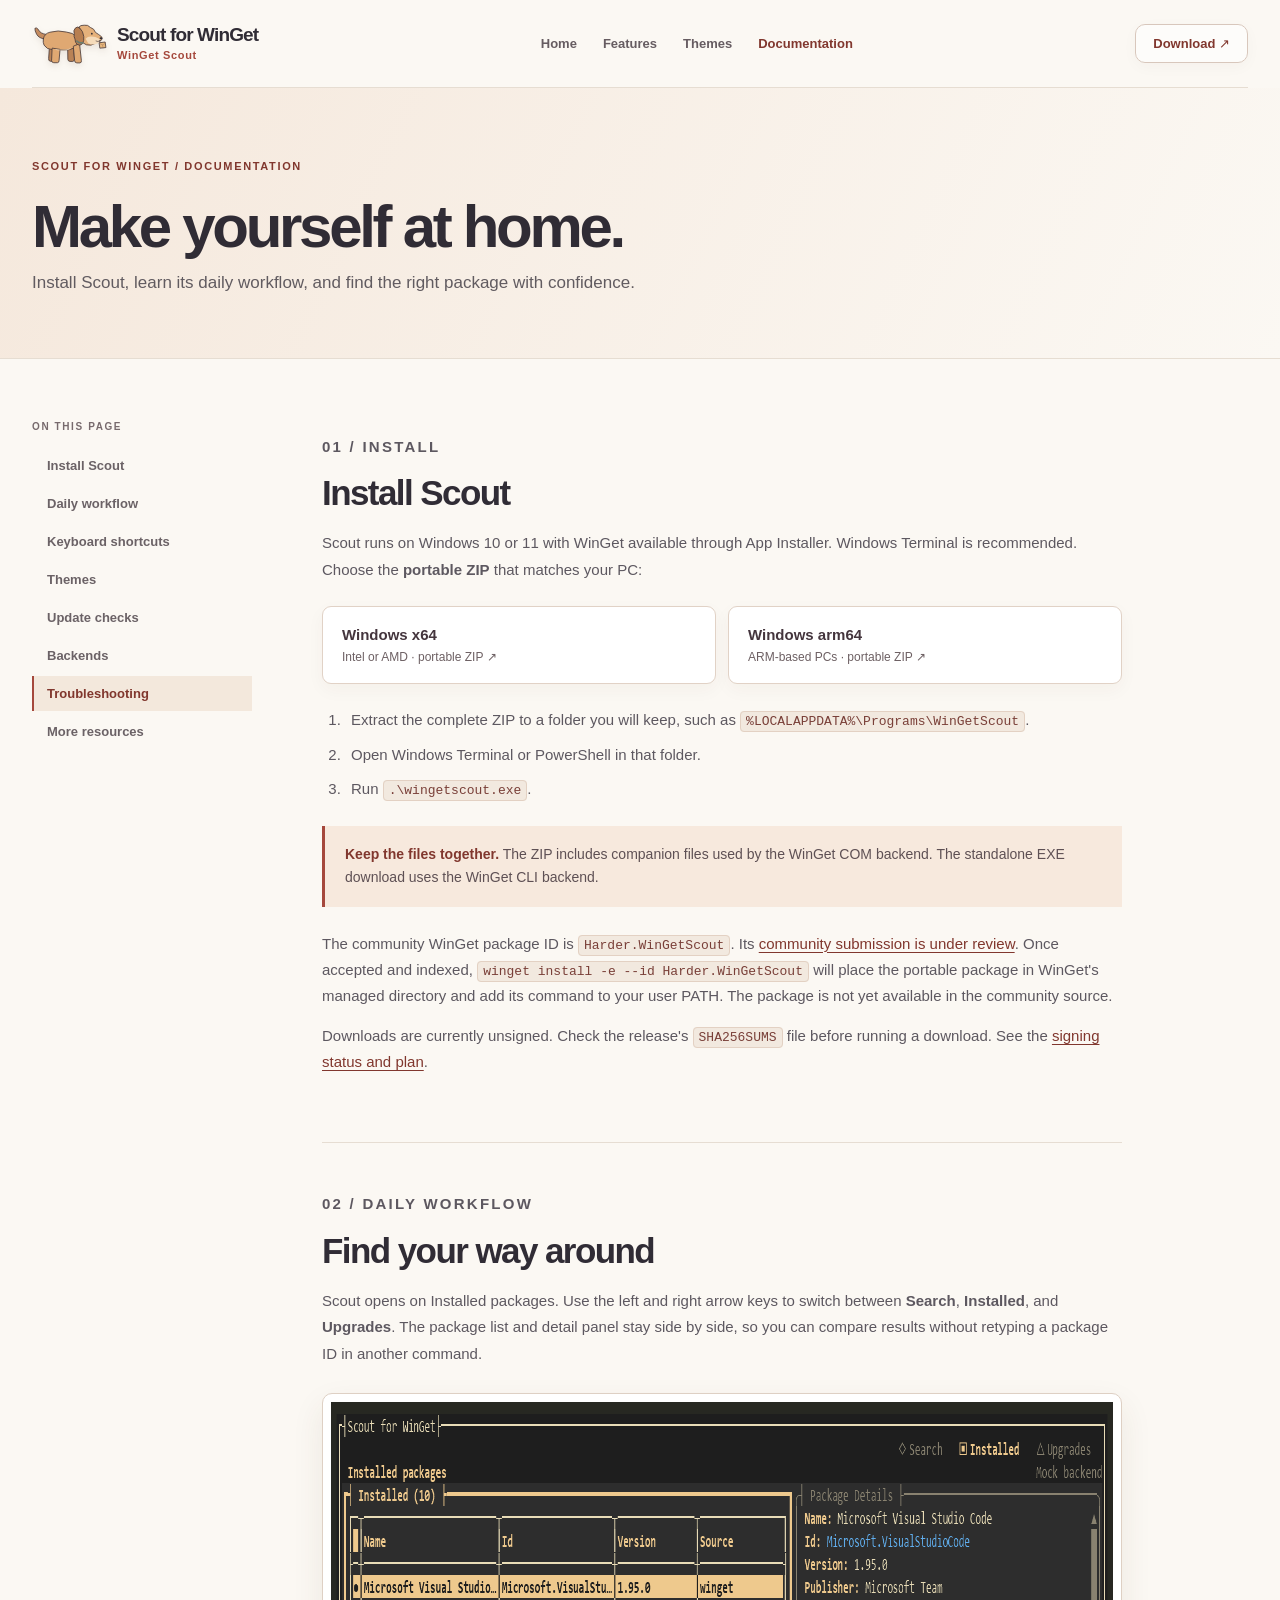
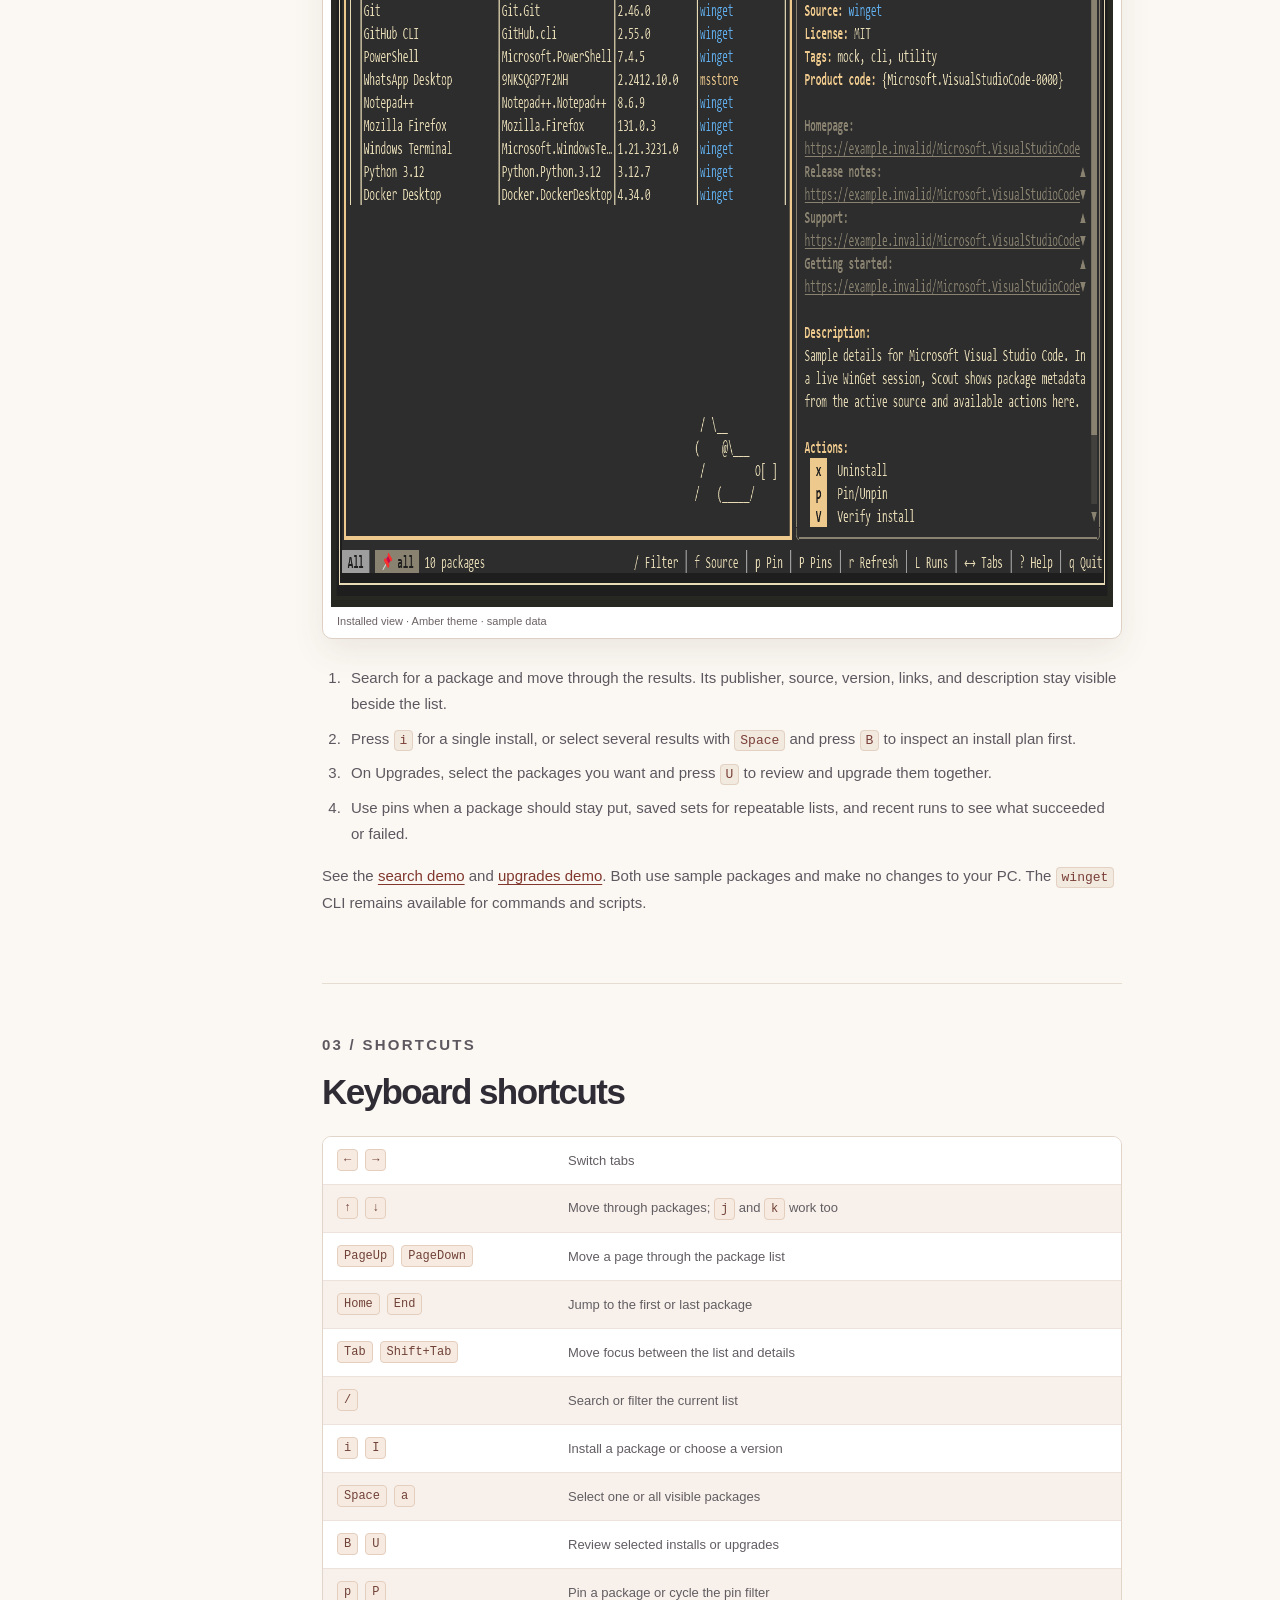
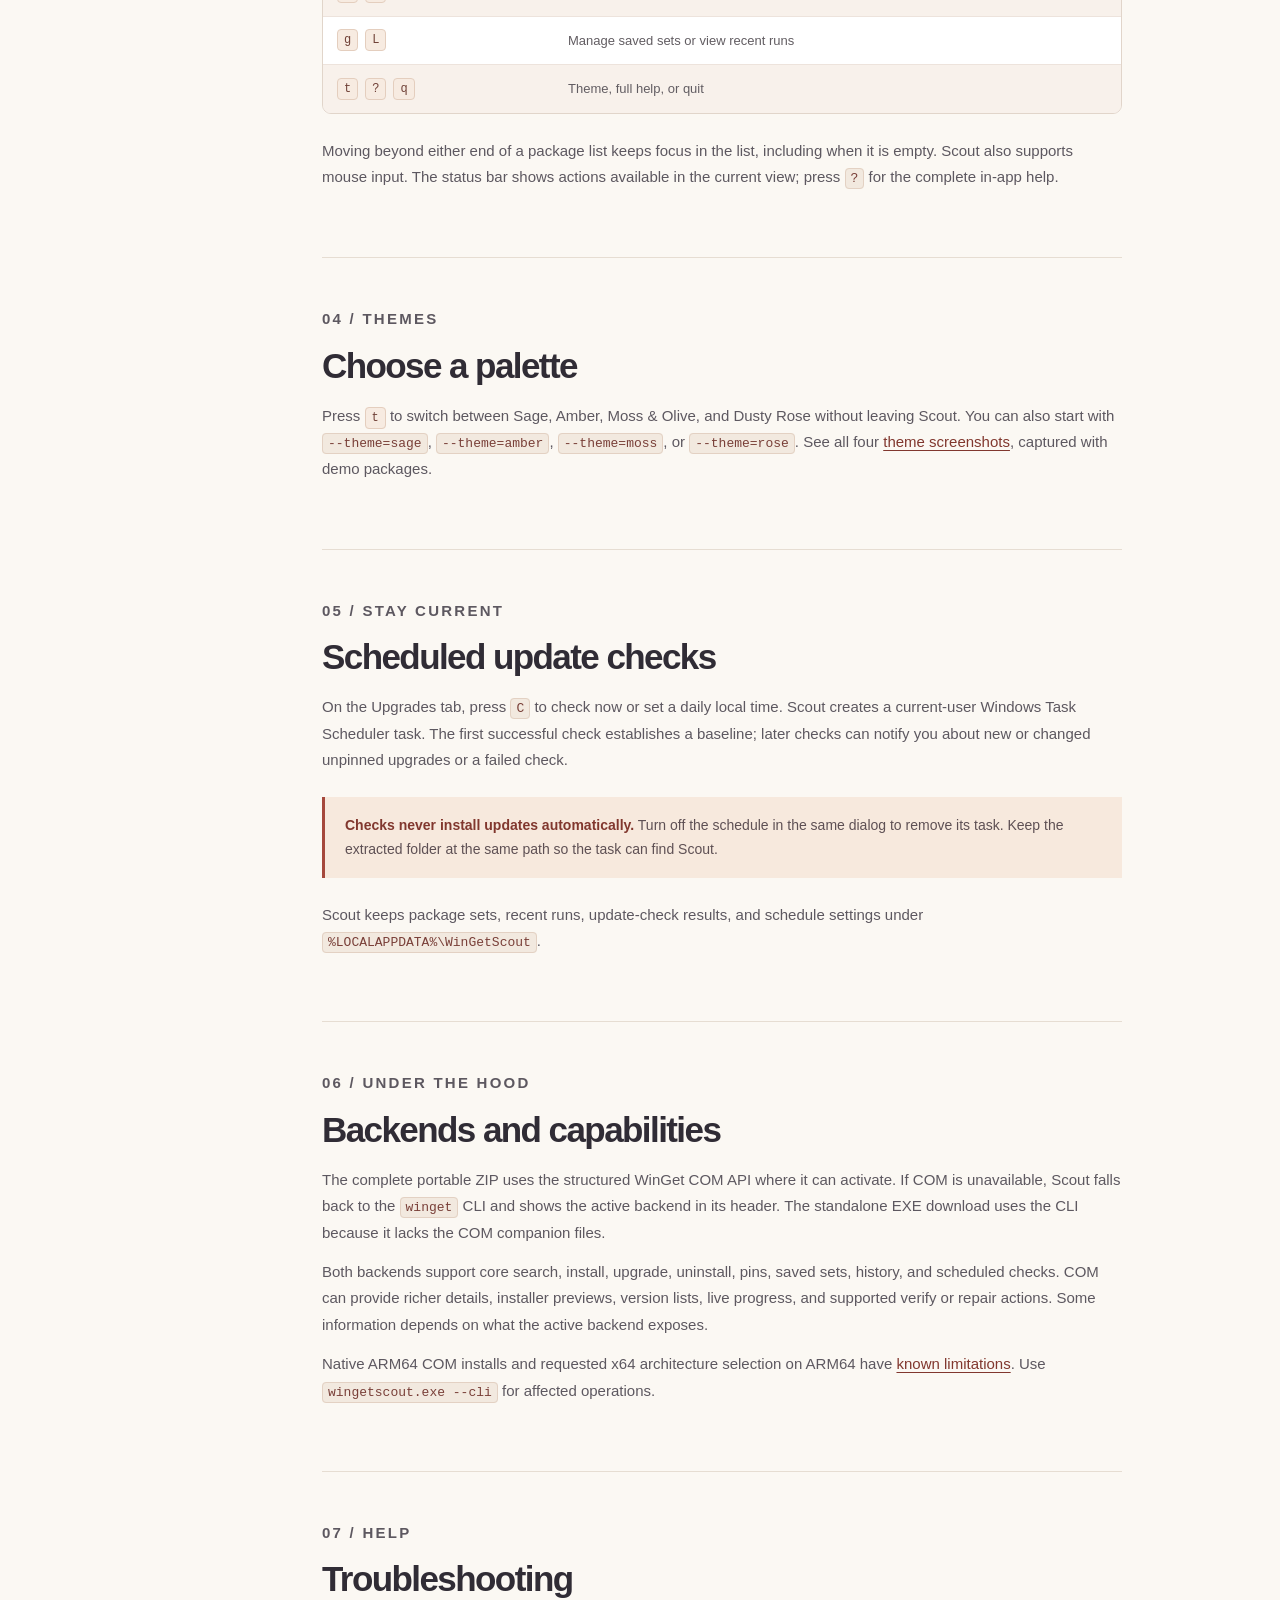
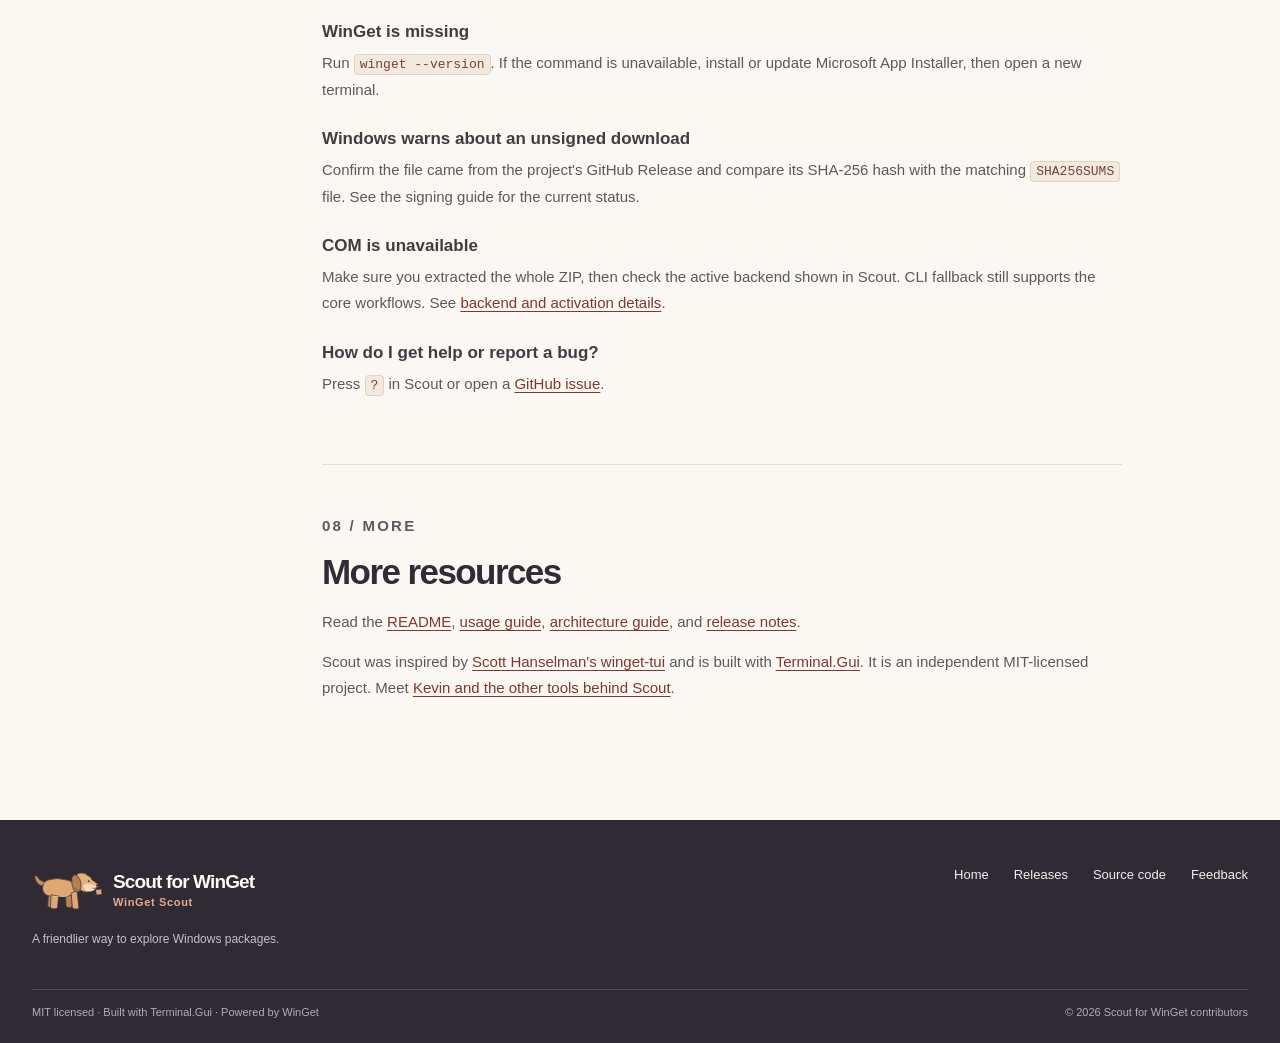
==== commit f5f845c2: "Require release notes and defer website announcement until publication" ====
--- a/site/docs.html
+++ b/site/docs.html
@@ -23,7 +23,7 @@
     <div class="wrap docs-layout">
       <aside class="docs-sidebar" aria-label="Documentation sections"><p>ON THIS PAGE</p><a href="#install">Install Scout</a><a href="#first-run">Daily workflow</a><a href="#shortcuts">Keyboard shortcuts</a><a href="#themes">Themes</a><a href="#updates">Update checks</a><a href="#backends">Backends</a><a href="#troubleshooting">Troubleshooting</a><a href="#more">More resources</a></aside>
       <div class="docs-content">
-        <section id="install"><p class="section-kicker">01 / INSTALL</p><h2>Install Scout</h2><div class="callout"><strong>Current release: 1.0.2.</strong> This maintenance update improves list navigation and terminal cleanup. <a href="https://github.com/harder/wingetscout/releases/tag/v1.0.2">Read the release notes</a>.</div><p>Scout runs on Windows 10 or 11 with WinGet available through App Installer. Windows Terminal is recommended. Choose the <strong>portable ZIP</strong> that matches your PC:</p><div class="download-grid"><a href="https://github.com/harder/wingetscout/releases/latest"><strong>Windows x64</strong><span>Intel or AMD · portable ZIP ↗</span></a><a href="https://github.com/harder/wingetscout/releases/latest"><strong>Windows arm64</strong><span>ARM-based PCs · portable ZIP ↗</span></a></div><ol><li>Extract the complete ZIP to a folder you will keep, such as <code>%LOCALAPPDATA%\Programs\WinGetScout</code>.</li><li>Open Windows Terminal or PowerShell in that folder.</li><li>Run <code>.\wingetscout.exe</code>.</li></ol><div class="callout"><strong>Keep the files together.</strong> The ZIP includes companion files used by the WinGet COM backend. The standalone EXE download uses the WinGet CLI backend.</div><p>The community WinGet package ID is <code>Harder.WinGetScout</code>. Its <a href="https://github.com/microsoft/winget-pkgs/pull/451328">community submission is under review</a>. Once accepted and indexed, <code>winget install -e --id Harder.WinGetScout</code> will place the portable package in WinGet's managed directory and add its command to your user PATH. The package is not yet available in the community source.</p><p>Downloads are currently unsigned. Check the release's <code>SHA256SUMS</code> file before running a download. See the <a href="https://github.com/harder/wingetscout/blob/main/docs/signing-and-distribution.md">signing status and plan</a>.</p></section>
+        <section id="install"><p class="section-kicker">01 / INSTALL</p><h2>Install Scout</h2><p>Scout runs on Windows 10 or 11 with WinGet available through App Installer. Windows Terminal is recommended. Choose the <strong>portable ZIP</strong> that matches your PC:</p><div class="download-grid"><a href="https://github.com/harder/wingetscout/releases/latest"><strong>Windows x64</strong><span>Intel or AMD · portable ZIP ↗</span></a><a href="https://github.com/harder/wingetscout/releases/latest"><strong>Windows arm64</strong><span>ARM-based PCs · portable ZIP ↗</span></a></div><ol><li>Extract the complete ZIP to a folder you will keep, such as <code>%LOCALAPPDATA%\Programs\WinGetScout</code>.</li><li>Open Windows Terminal or PowerShell in that folder.</li><li>Run <code>.\wingetscout.exe</code>.</li></ol><div class="callout"><strong>Keep the files together.</strong> The ZIP includes companion files used by the WinGet COM backend. The standalone EXE download uses the WinGet CLI backend.</div><p>The community WinGet package ID is <code>Harder.WinGetScout</code>. Its <a href="https://github.com/microsoft/winget-pkgs/pull/451328">community submission is under review</a>. Once accepted and indexed, <code>winget install -e --id Harder.WinGetScout</code> will place the portable package in WinGet's managed directory and add its command to your user PATH. The package is not yet available in the community source.</p><p>Downloads are currently unsigned. Check the release's <code>SHA256SUMS</code> file before running a download. See the <a href="https://github.com/harder/wingetscout/blob/main/docs/signing-and-distribution.md">signing status and plan</a>.</p></section>
         <section id="first-run"><p class="section-kicker">02 / DAILY WORKFLOW</p><h2>Find your way around</h2><p>Scout opens on Installed packages. Use the left and right arrow keys to switch between <strong>Search</strong>, <strong>Installed</strong>, and <strong>Upgrades</strong>. The package list and detail panel stay side by side, so you can compare results without retyping a package ID in another command.</p><div class="docs-image"><img src="media/scout-amber-installed.png" width="1405" height="805" loading="lazy" alt="Scout for WinGet Installed view in the Amber theme, with a package list and details panel using sample data"><span>Installed view · Amber theme · sample data</span></div><ol><li>Search for a package and move through the results. Its publisher, source, version, links, and description stay visible beside the list.</li><li>Press <code>i</code> for a single install, or select several results with <code>Space</code> and press <code>B</code> to inspect an install plan first.</li><li>On Upgrades, select the packages you want and press <code>U</code> to review and upgrade them together.</li><li>Use pins when a package should stay put, saved sets for repeatable lists, and recent runs to see what succeeded or failed.</li></ol><p>See the <a href="media/scout-search-demo.gif">search demo</a> and <a href="media/scout-upgrades-demo.gif">upgrades demo</a>. Both use sample packages and make no changes to your PC. The <code>winget</code> CLI remains available for commands and scripts.</p></section>
         <section id="shortcuts"><p class="section-kicker">03 / SHORTCUTS</p><h2>Keyboard shortcuts</h2><div class="shortcut-table"><div><kbd>←</kbd><kbd>→</kbd><span>Switch tabs</span></div><div><kbd>↑</kbd><kbd>↓</kbd><span>Move through packages; <kbd>j</kbd> and <kbd>k</kbd> work too</span></div><div><kbd>PageUp</kbd><kbd>PageDown</kbd><span>Move a page through the package list</span></div><div><kbd>Home</kbd><kbd>End</kbd><span>Jump to the first or last package</span></div><div><kbd>Tab</kbd><kbd>Shift+Tab</kbd><span>Move focus between the list and details</span></div><div><kbd>/</kbd><span>Search or filter the current list</span></div><div><kbd>i</kbd><kbd>I</kbd><span>Install a package or choose a version</span></div><div><kbd>Space</kbd><kbd>a</kbd><span>Select one or all visible packages</span></div><div><kbd>B</kbd><kbd>U</kbd><span>Review selected installs or upgrades</span></div><div><kbd>p</kbd><kbd>P</kbd><span>Pin a package or cycle the pin filter</span></div><div><kbd>g</kbd><kbd>L</kbd><span>Manage saved sets or view recent runs</span></div><div><kbd>t</kbd><kbd>?</kbd><kbd>q</kbd><span>Theme, full help, or quit</span></div></div><p>Moving beyond either end of a package list keeps focus in the list, including when it is empty. Scout also supports mouse input. The status bar shows actions available in the current view; press <code>?</code> for the complete in-app help.</p></section>
         <section id="themes"><p class="section-kicker">04 / THEMES</p><h2>Choose a palette</h2><p>Press <kbd>t</kbd> to switch between Sage, Amber, Moss &amp; Olive, and Dusty Rose without leaving Scout. You can also start with <code>--theme=sage</code>, <code>--theme=amber</code>, <code>--theme=moss</code>, or <code>--theme=rose</code>. See all four <a href="./#themes">theme screenshots</a>, captured with demo packages.</p></section>
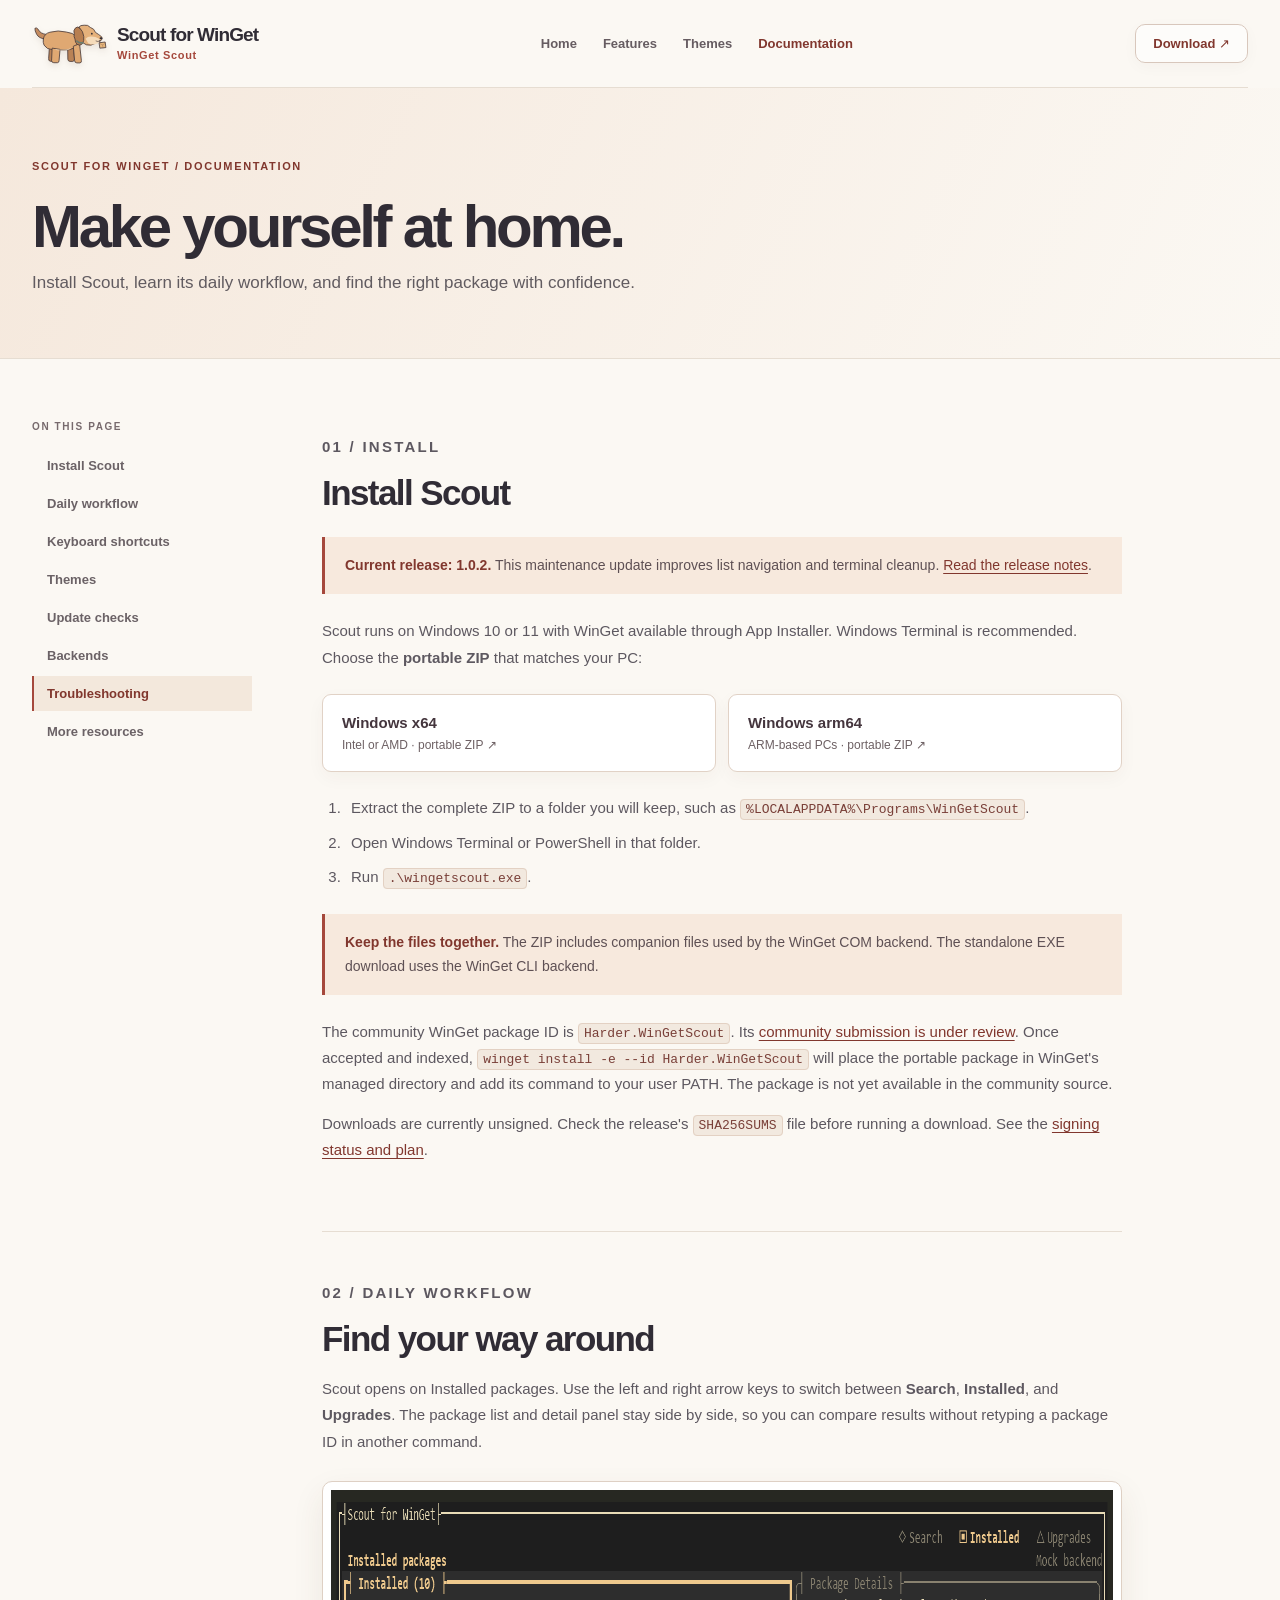
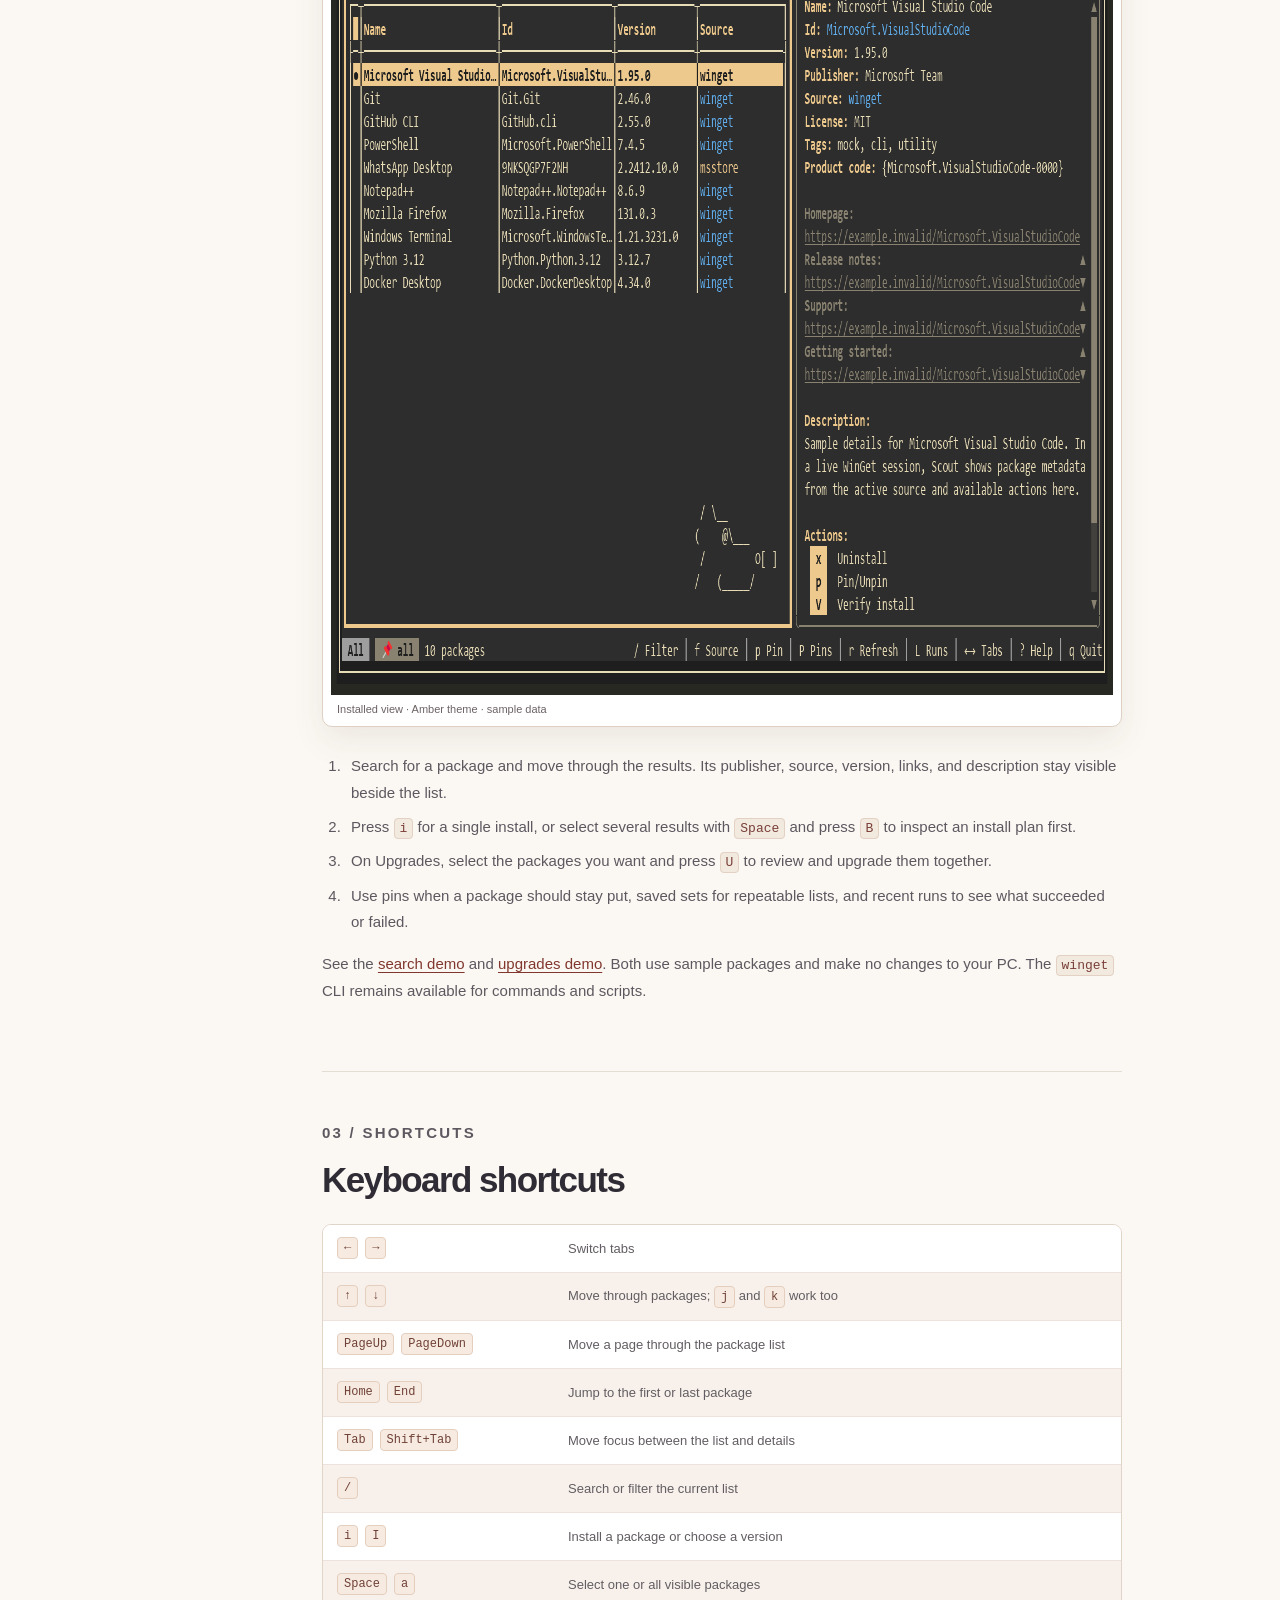
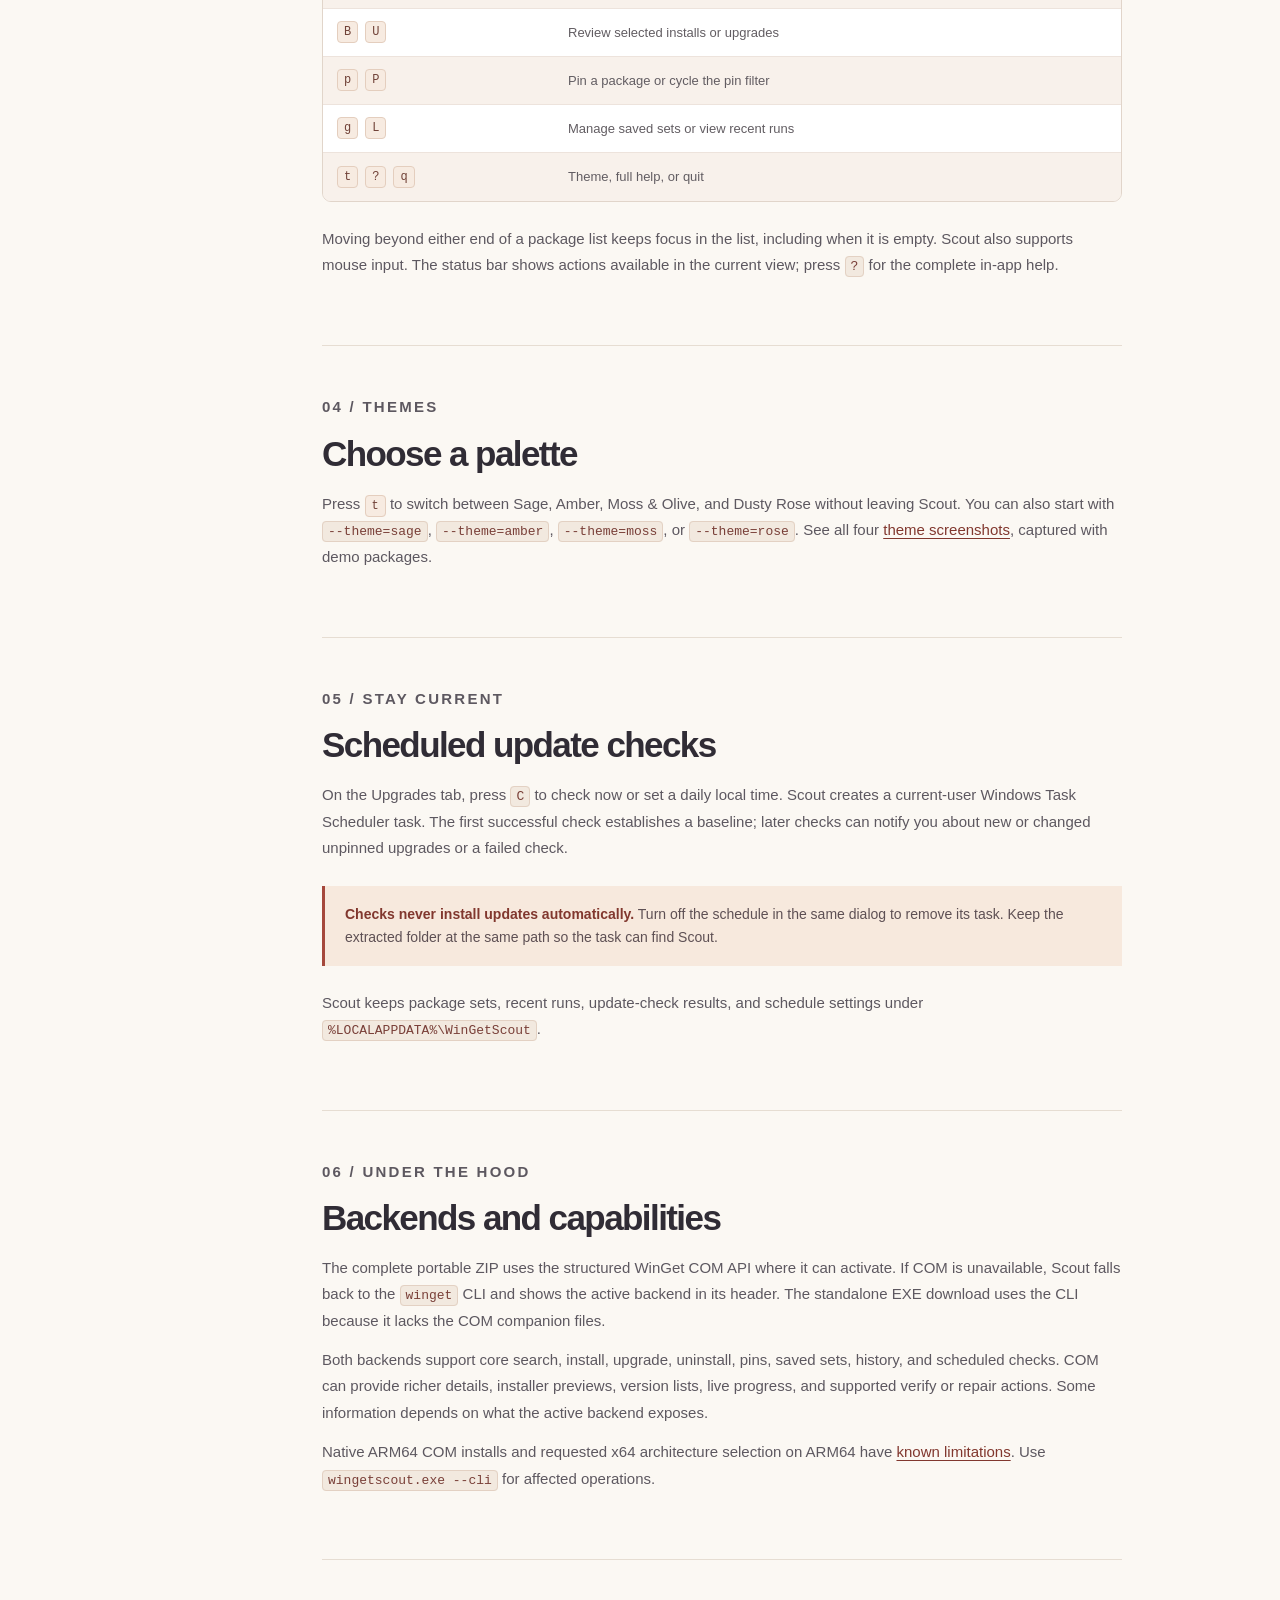
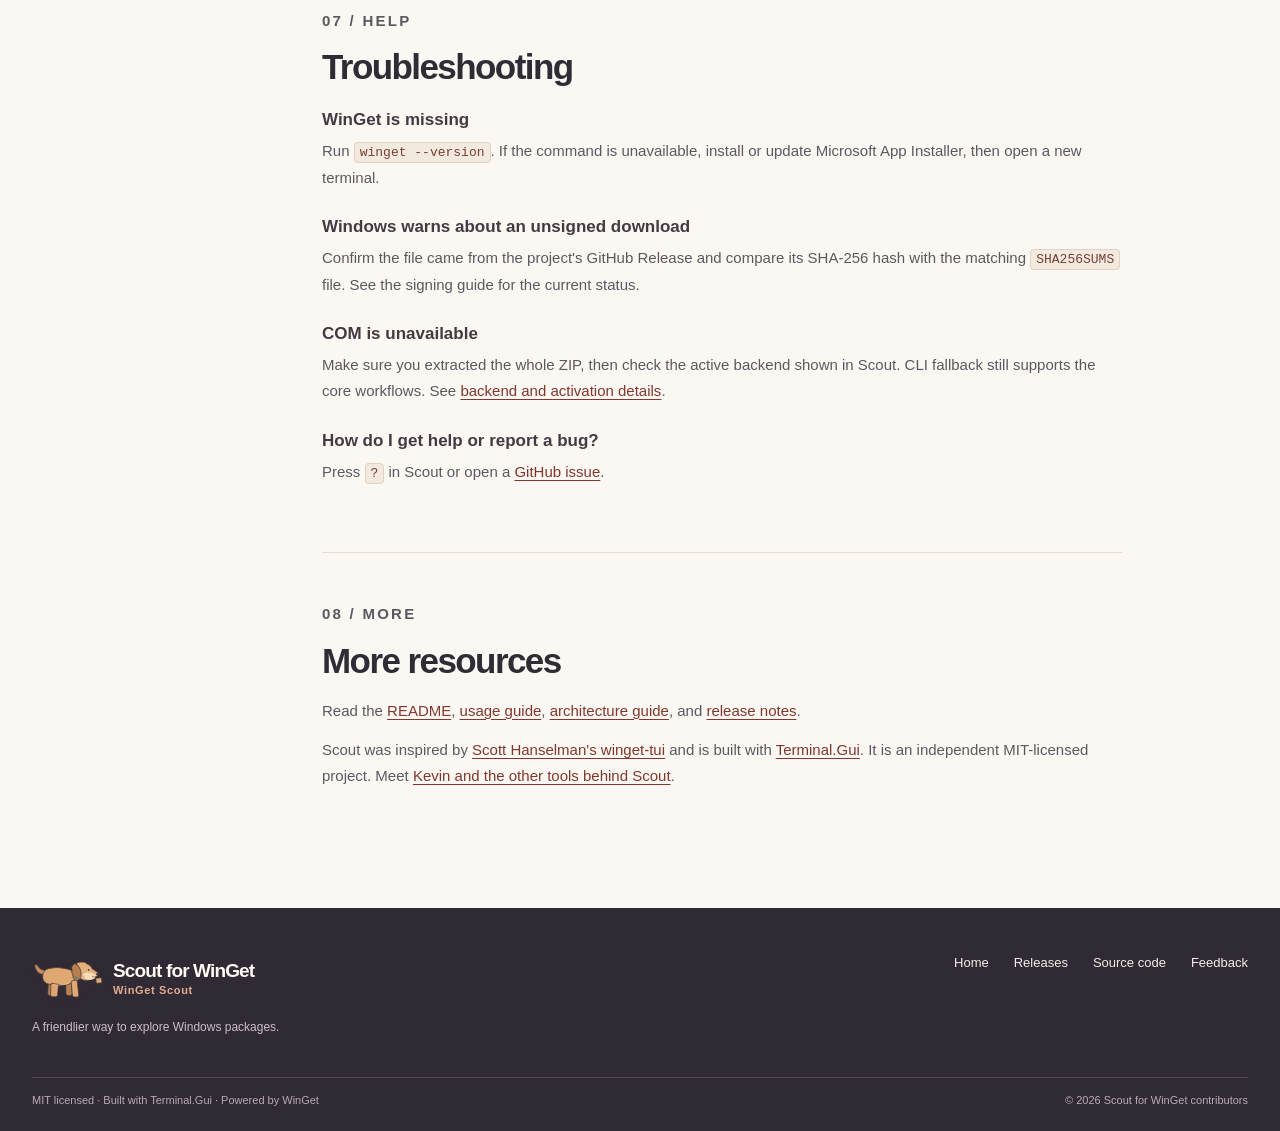
==== commit 22a3dc82: "Announce published 1.0.2 and refresh portable package links" ====
--- a/site/docs.html
+++ b/site/docs.html
@@ -23,7 +23,7 @@
     <div class="wrap docs-layout">
       <aside class="docs-sidebar" aria-label="Documentation sections"><p>ON THIS PAGE</p><a href="#install">Install Scout</a><a href="#first-run">Daily workflow</a><a href="#shortcuts">Keyboard shortcuts</a><a href="#themes">Themes</a><a href="#updates">Update checks</a><a href="#backends">Backends</a><a href="#troubleshooting">Troubleshooting</a><a href="#more">More resources</a></aside>
       <div class="docs-content">
-        <section id="install"><p class="section-kicker">01 / INSTALL</p><h2>Install Scout</h2><p>Scout runs on Windows 10 or 11 with WinGet available through App Installer. Windows Terminal is recommended. Choose the <strong>portable ZIP</strong> that matches your PC:</p><div class="download-grid"><a href="https://github.com/harder/wingetscout/releases/latest"><strong>Windows x64</strong><span>Intel or AMD · portable ZIP ↗</span></a><a href="https://github.com/harder/wingetscout/releases/latest"><strong>Windows arm64</strong><span>ARM-based PCs · portable ZIP ↗</span></a></div><ol><li>Extract the complete ZIP to a folder you will keep, such as <code>%LOCALAPPDATA%\Programs\WinGetScout</code>.</li><li>Open Windows Terminal or PowerShell in that folder.</li><li>Run <code>.\wingetscout.exe</code>.</li></ol><div class="callout"><strong>Keep the files together.</strong> The ZIP includes companion files used by the WinGet COM backend. The standalone EXE download uses the WinGet CLI backend.</div><p>The community WinGet package ID is <code>Harder.WinGetScout</code>. Its <a href="https://github.com/microsoft/winget-pkgs/pull/451328">community submission is under review</a>. Once accepted and indexed, <code>winget install -e --id Harder.WinGetScout</code> will place the portable package in WinGet's managed directory and add its command to your user PATH. The package is not yet available in the community source.</p><p>Downloads are currently unsigned. Check the release's <code>SHA256SUMS</code> file before running a download. See the <a href="https://github.com/harder/wingetscout/blob/main/docs/signing-and-distribution.md">signing status and plan</a>.</p></section>
+        <section id="install"><p class="section-kicker">01 / INSTALL</p><h2>Install Scout</h2><div class="callout"><strong>Current release: 1.0.2.</strong> This maintenance update improves list navigation and terminal cleanup. <a href="https://github.com/harder/wingetscout/releases/tag/v1.0.2">Read the release notes</a>.</div><p>Scout runs on Windows 10 or 11 with WinGet available through App Installer. Windows Terminal is recommended. Choose the <strong>portable ZIP</strong> that matches your PC:</p><div class="download-grid"><a href="https://github.com/harder/wingetscout/releases/download/v1.0.2/wingetscout-1.0.2-win-x64.zip"><strong>Windows x64</strong><span>Intel or AMD · portable ZIP ↗</span></a><a href="https://github.com/harder/wingetscout/releases/download/v1.0.2/wingetscout-1.0.2-win-arm64.zip"><strong>Windows arm64</strong><span>ARM-based PCs · portable ZIP ↗</span></a></div><ol><li>Extract the complete ZIP to a folder you will keep, such as <code>%LOCALAPPDATA%\Programs\WinGetScout</code>.</li><li>Open Windows Terminal or PowerShell in that folder.</li><li>Run <code>.\wingetscout.exe</code>.</li></ol><div class="callout"><strong>Keep the files together.</strong> The ZIP includes companion files used by the WinGet COM backend. The standalone EXE download uses the WinGet CLI backend.</div><p>The community WinGet package ID is <code>Harder.WinGetScout</code>. Its <a href="https://github.com/microsoft/winget-pkgs/pull/451328">community submission is under review</a>. Once accepted and indexed, <code>winget install -e --id Harder.WinGetScout</code> will place the portable package in WinGet's managed directory and add its command to your user PATH. The package is not yet available in the community source.</p><p>Downloads are currently unsigned. Check the release's <code>SHA256SUMS</code> file before running a download. See the <a href="https://github.com/harder/wingetscout/blob/main/docs/signing-and-distribution.md">signing status and plan</a>.</p></section>
         <section id="first-run"><p class="section-kicker">02 / DAILY WORKFLOW</p><h2>Find your way around</h2><p>Scout opens on Installed packages. Use the left and right arrow keys to switch between <strong>Search</strong>, <strong>Installed</strong>, and <strong>Upgrades</strong>. The package list and detail panel stay side by side, so you can compare results without retyping a package ID in another command.</p><div class="docs-image"><img src="media/scout-amber-installed.png" width="1405" height="805" loading="lazy" alt="Scout for WinGet Installed view in the Amber theme, with a package list and details panel using sample data"><span>Installed view · Amber theme · sample data</span></div><ol><li>Search for a package and move through the results. Its publisher, source, version, links, and description stay visible beside the list.</li><li>Press <code>i</code> for a single install, or select several results with <code>Space</code> and press <code>B</code> to inspect an install plan first.</li><li>On Upgrades, select the packages you want and press <code>U</code> to review and upgrade them together.</li><li>Use pins when a package should stay put, saved sets for repeatable lists, and recent runs to see what succeeded or failed.</li></ol><p>See the <a href="media/scout-search-demo.gif">search demo</a> and <a href="media/scout-upgrades-demo.gif">upgrades demo</a>. Both use sample packages and make no changes to your PC. The <code>winget</code> CLI remains available for commands and scripts.</p></section>
         <section id="shortcuts"><p class="section-kicker">03 / SHORTCUTS</p><h2>Keyboard shortcuts</h2><div class="shortcut-table"><div><kbd>←</kbd><kbd>→</kbd><span>Switch tabs</span></div><div><kbd>↑</kbd><kbd>↓</kbd><span>Move through packages; <kbd>j</kbd> and <kbd>k</kbd> work too</span></div><div><kbd>PageUp</kbd><kbd>PageDown</kbd><span>Move a page through the package list</span></div><div><kbd>Home</kbd><kbd>End</kbd><span>Jump to the first or last package</span></div><div><kbd>Tab</kbd><kbd>Shift+Tab</kbd><span>Move focus between the list and details</span></div><div><kbd>/</kbd><span>Search or filter the current list</span></div><div><kbd>i</kbd><kbd>I</kbd><span>Install a package or choose a version</span></div><div><kbd>Space</kbd><kbd>a</kbd><span>Select one or all visible packages</span></div><div><kbd>B</kbd><kbd>U</kbd><span>Review selected installs or upgrades</span></div><div><kbd>p</kbd><kbd>P</kbd><span>Pin a package or cycle the pin filter</span></div><div><kbd>g</kbd><kbd>L</kbd><span>Manage saved sets or view recent runs</span></div><div><kbd>t</kbd><kbd>?</kbd><kbd>q</kbd><span>Theme, full help, or quit</span></div></div><p>Moving beyond either end of a package list keeps focus in the list, including when it is empty. Scout also supports mouse input. The status bar shows actions available in the current view; press <code>?</code> for the complete in-app help.</p></section>
         <section id="themes"><p class="section-kicker">04 / THEMES</p><h2>Choose a palette</h2><p>Press <kbd>t</kbd> to switch between Sage, Amber, Moss &amp; Olive, and Dusty Rose without leaving Scout. You can also start with <code>--theme=sage</code>, <code>--theme=amber</code>, <code>--theme=moss</code>, or <code>--theme=rose</code>. See all four <a href="./#themes">theme screenshots</a>, captured with demo packages.</p></section>
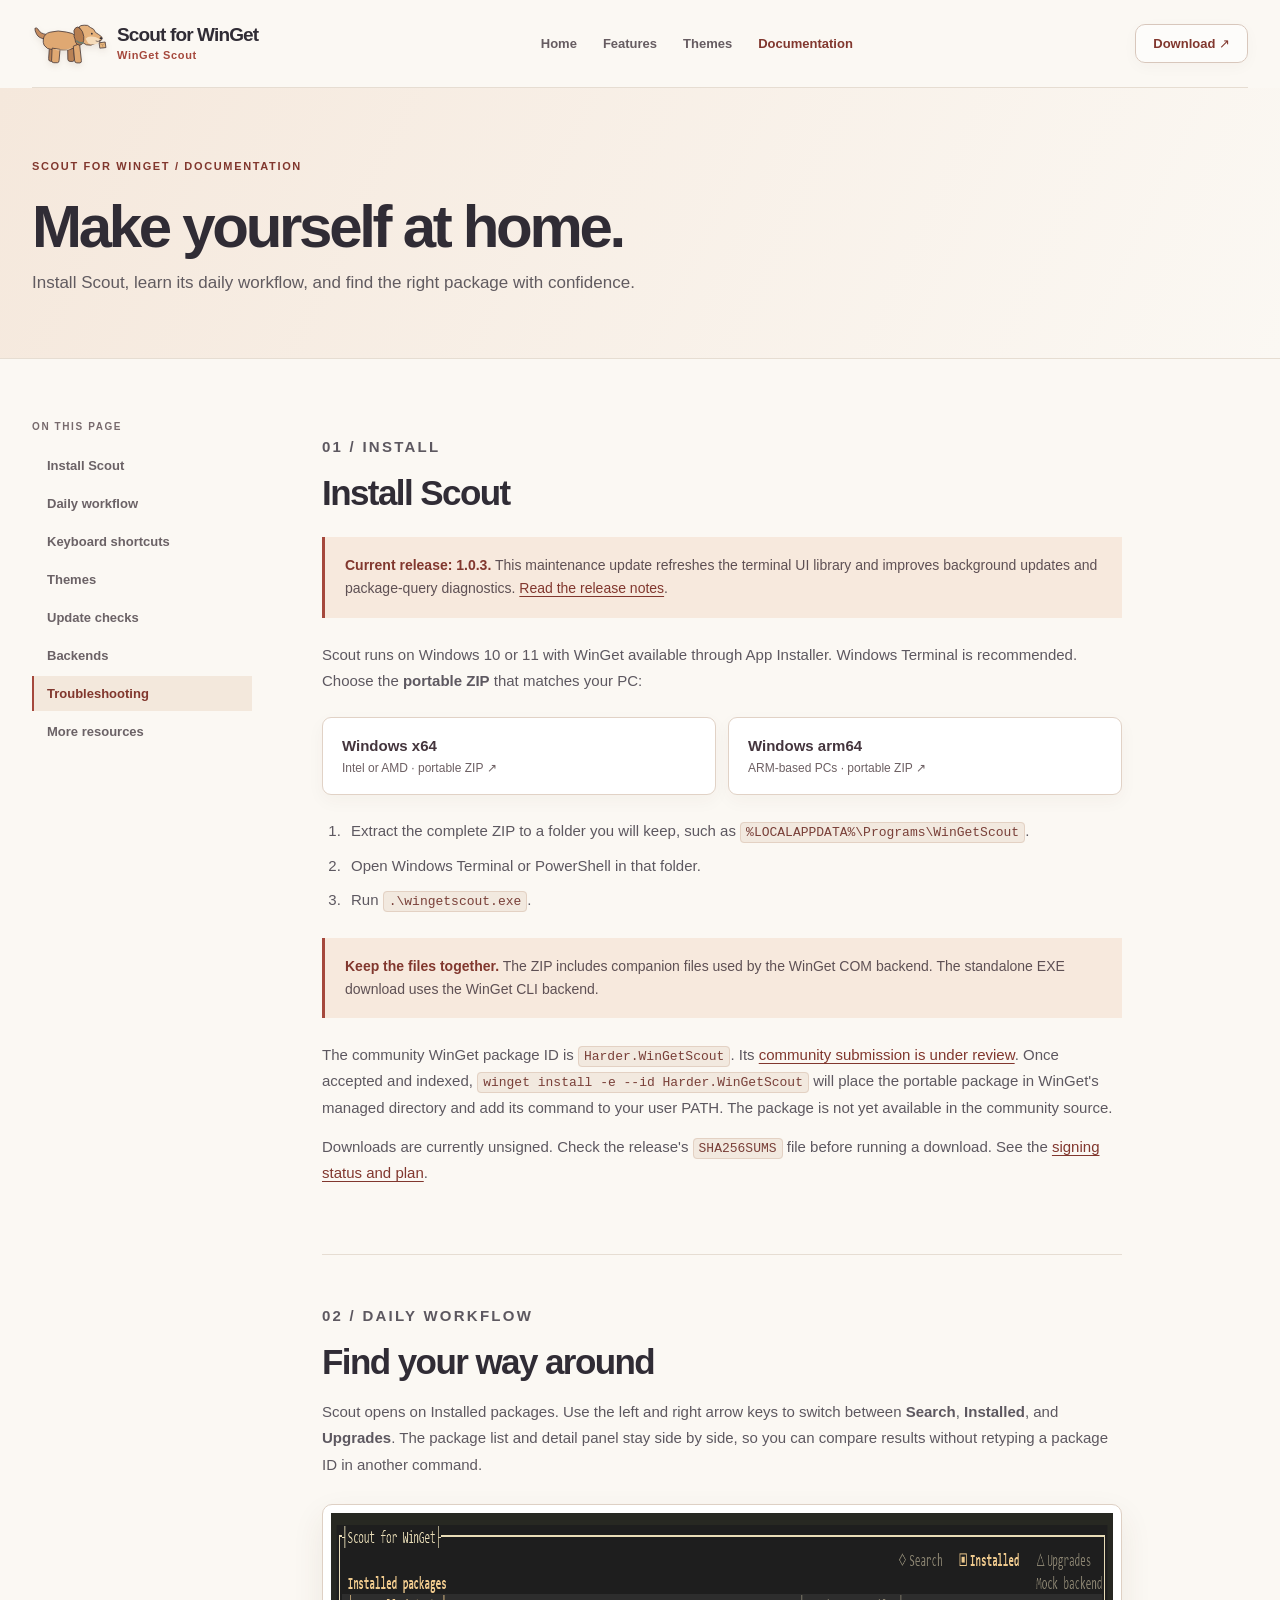
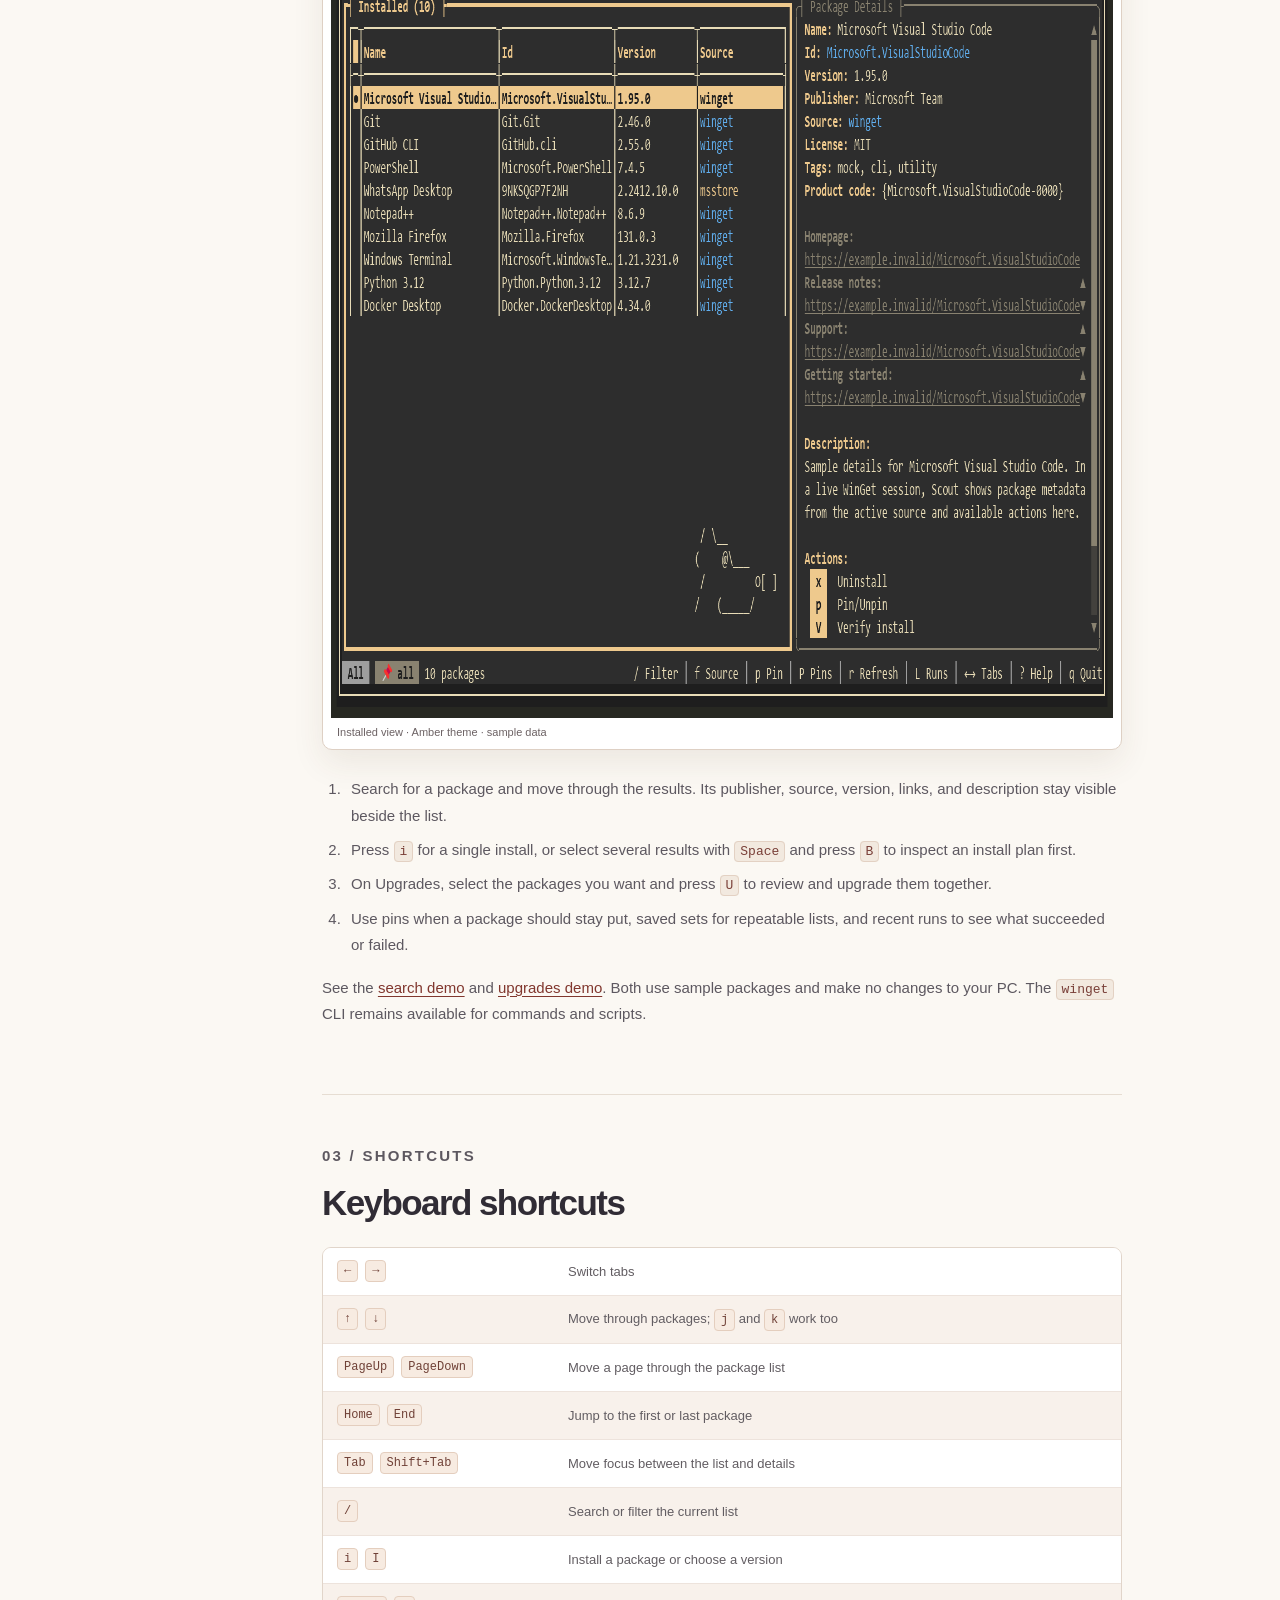
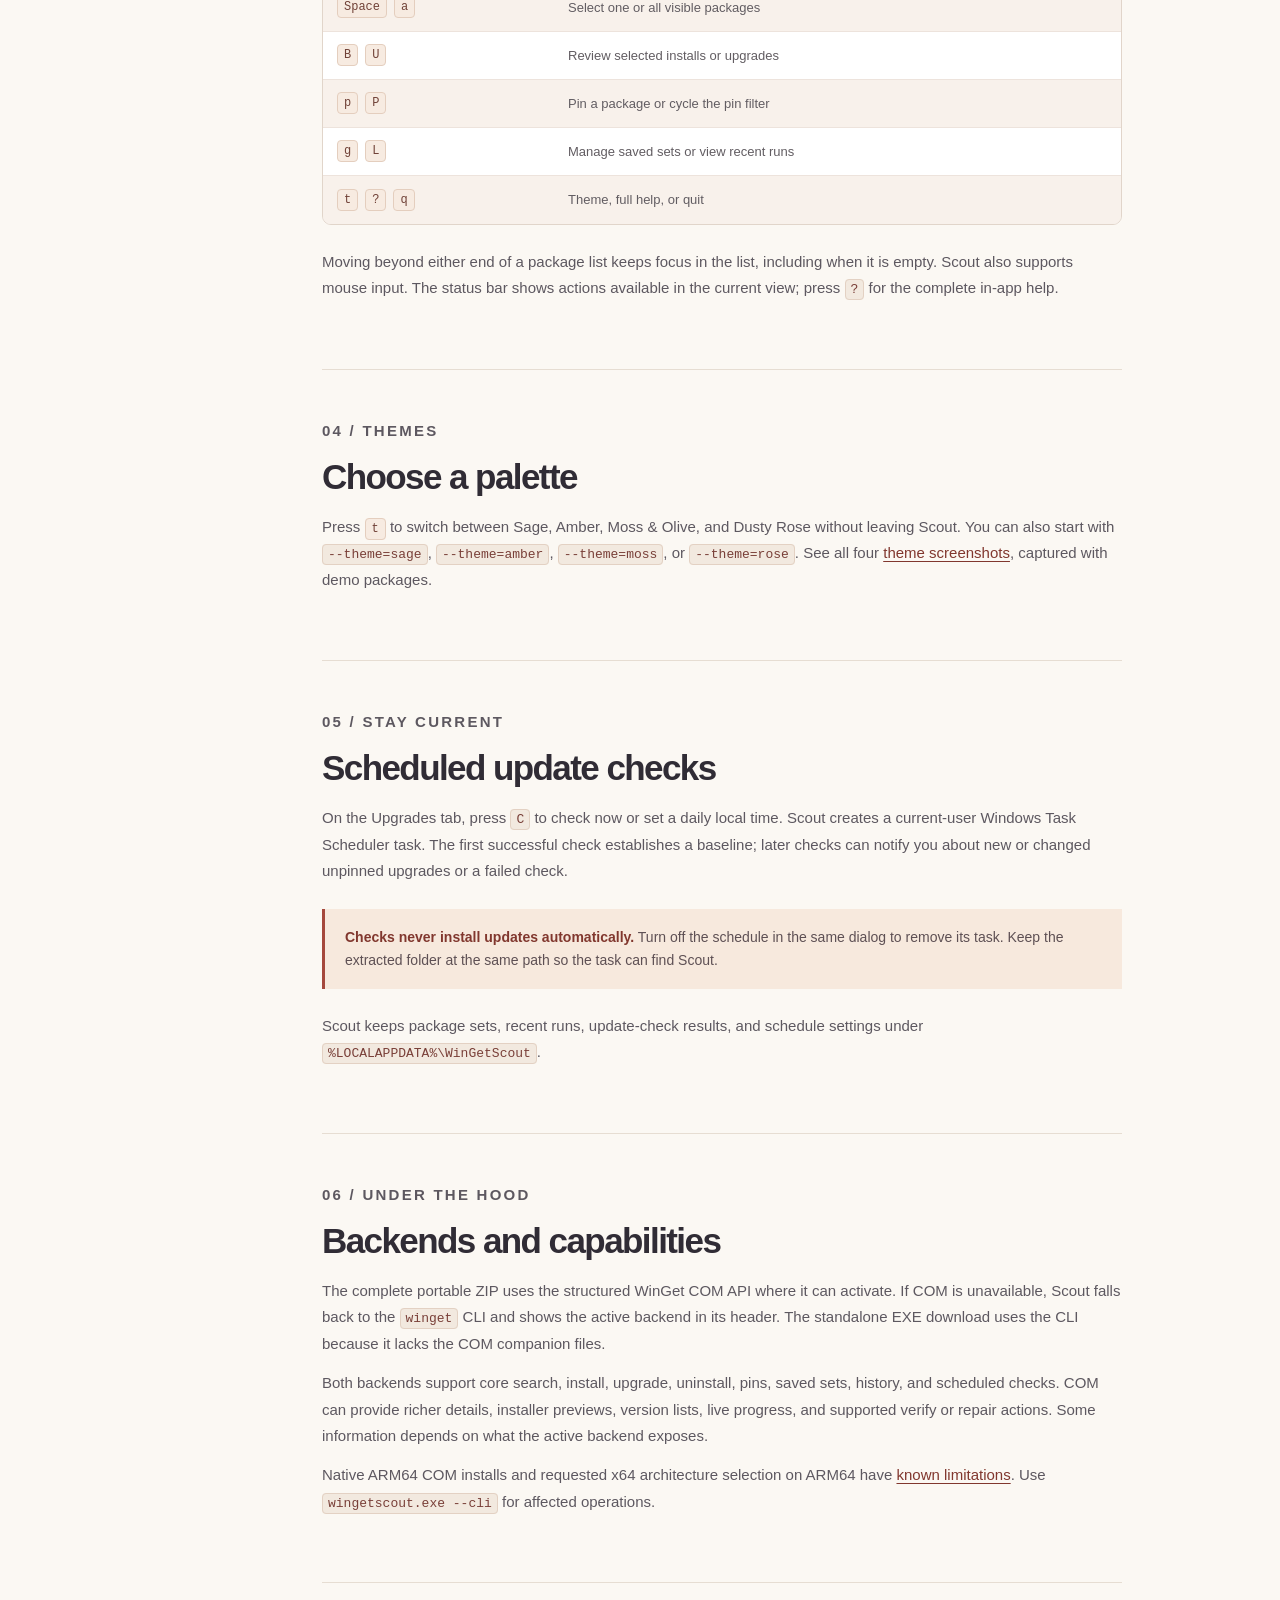
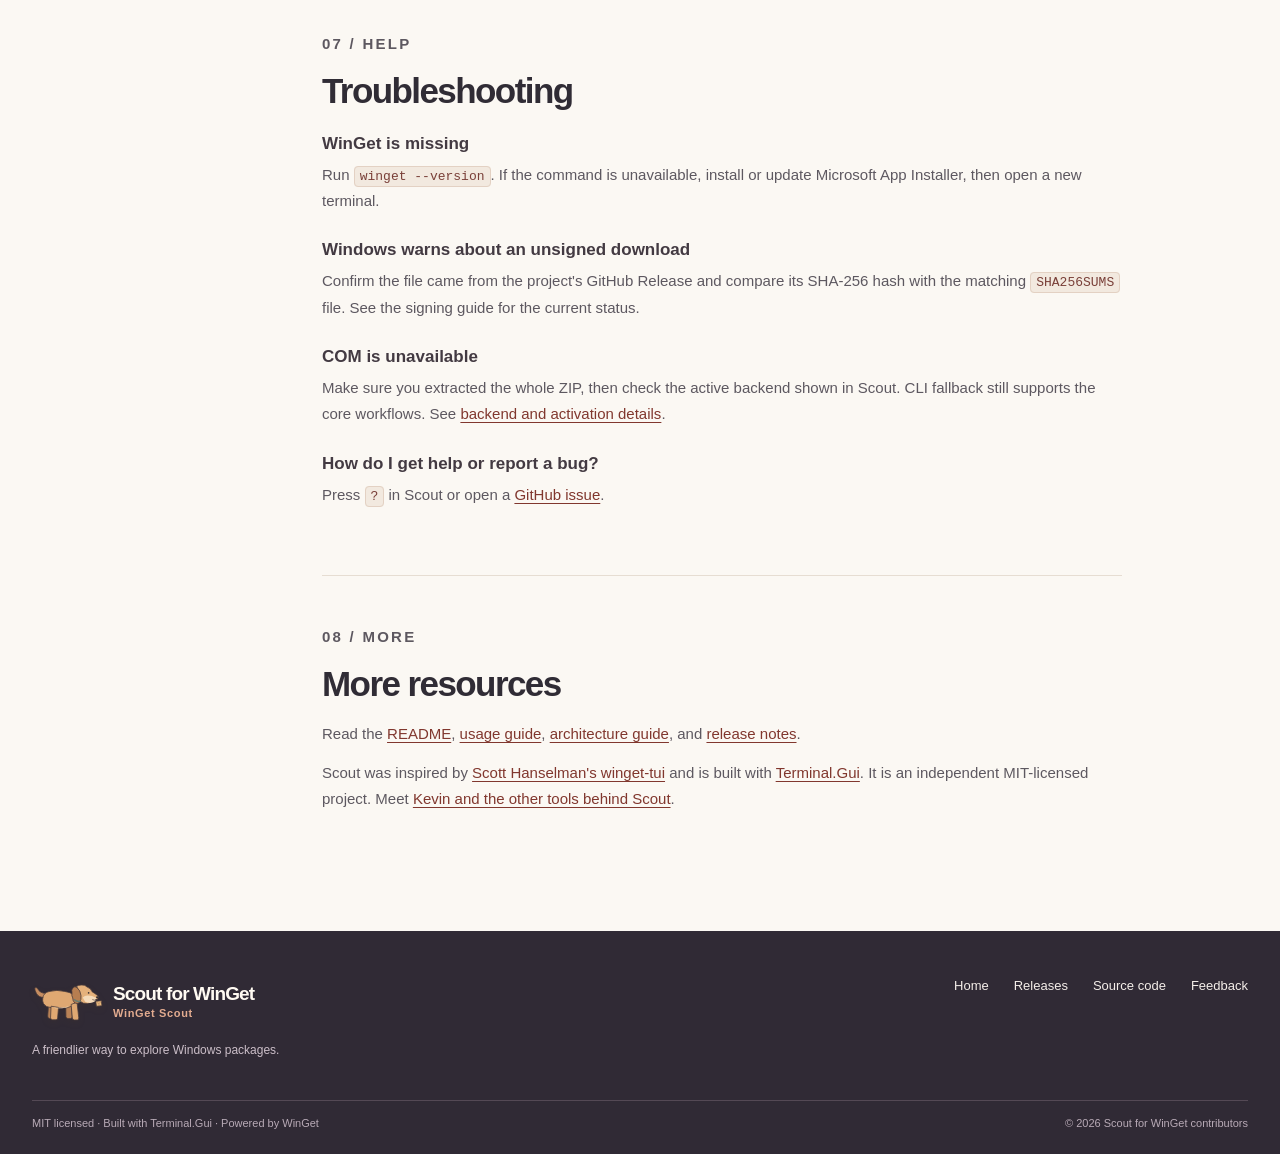
==== commit d65cc9c7: "Announce v1.0.3 and refresh verified download links" ====
--- a/site/docs.html
+++ b/site/docs.html
@@ -23,7 +23,7 @@
     <div class="wrap docs-layout">
       <aside class="docs-sidebar" aria-label="Documentation sections"><p>ON THIS PAGE</p><a href="#install">Install Scout</a><a href="#first-run">Daily workflow</a><a href="#shortcuts">Keyboard shortcuts</a><a href="#themes">Themes</a><a href="#updates">Update checks</a><a href="#backends">Backends</a><a href="#troubleshooting">Troubleshooting</a><a href="#more">More resources</a></aside>
       <div class="docs-content">
-        <section id="install"><p class="section-kicker">01 / INSTALL</p><h2>Install Scout</h2><div class="callout"><strong>Current release: 1.0.2.</strong> This maintenance update improves list navigation and terminal cleanup. <a href="https://github.com/harder/wingetscout/releases/tag/v1.0.2">Read the release notes</a>.</div><p>Scout runs on Windows 10 or 11 with WinGet available through App Installer. Windows Terminal is recommended. Choose the <strong>portable ZIP</strong> that matches your PC:</p><div class="download-grid"><a href="https://github.com/harder/wingetscout/releases/download/v1.0.2/wingetscout-1.0.2-win-x64.zip"><strong>Windows x64</strong><span>Intel or AMD · portable ZIP ↗</span></a><a href="https://github.com/harder/wingetscout/releases/download/v1.0.2/wingetscout-1.0.2-win-arm64.zip"><strong>Windows arm64</strong><span>ARM-based PCs · portable ZIP ↗</span></a></div><ol><li>Extract the complete ZIP to a folder you will keep, such as <code>%LOCALAPPDATA%\Programs\WinGetScout</code>.</li><li>Open Windows Terminal or PowerShell in that folder.</li><li>Run <code>.\wingetscout.exe</code>.</li></ol><div class="callout"><strong>Keep the files together.</strong> The ZIP includes companion files used by the WinGet COM backend. The standalone EXE download uses the WinGet CLI backend.</div><p>The community WinGet package ID is <code>Harder.WinGetScout</code>. Its <a href="https://github.com/microsoft/winget-pkgs/pull/451328">community submission is under review</a>. Once accepted and indexed, <code>winget install -e --id Harder.WinGetScout</code> will place the portable package in WinGet's managed directory and add its command to your user PATH. The package is not yet available in the community source.</p><p>Downloads are currently unsigned. Check the release's <code>SHA256SUMS</code> file before running a download. See the <a href="https://github.com/harder/wingetscout/blob/main/docs/signing-and-distribution.md">signing status and plan</a>.</p></section>
+        <section id="install"><p class="section-kicker">01 / INSTALL</p><h2>Install Scout</h2><div class="callout"><strong>Current release: 1.0.3.</strong> This maintenance update refreshes the terminal UI library and improves background updates and package-query diagnostics. <a href="https://github.com/harder/wingetscout/releases/tag/v1.0.3">Read the release notes</a>.</div><p>Scout runs on Windows 10 or 11 with WinGet available through App Installer. Windows Terminal is recommended. Choose the <strong>portable ZIP</strong> that matches your PC:</p><div class="download-grid"><a href="https://github.com/harder/wingetscout/releases/download/v1.0.3/wingetscout-1.0.3-win-x64.zip"><strong>Windows x64</strong><span>Intel or AMD · portable ZIP ↗</span></a><a href="https://github.com/harder/wingetscout/releases/download/v1.0.3/wingetscout-1.0.3-win-arm64.zip"><strong>Windows arm64</strong><span>ARM-based PCs · portable ZIP ↗</span></a></div><ol><li>Extract the complete ZIP to a folder you will keep, such as <code>%LOCALAPPDATA%\Programs\WinGetScout</code>.</li><li>Open Windows Terminal or PowerShell in that folder.</li><li>Run <code>.\wingetscout.exe</code>.</li></ol><div class="callout"><strong>Keep the files together.</strong> The ZIP includes companion files used by the WinGet COM backend. The standalone EXE download uses the WinGet CLI backend.</div><p>The community WinGet package ID is <code>Harder.WinGetScout</code>. Its <a href="https://github.com/microsoft/winget-pkgs/pull/451328">community submission is under review</a>. Once accepted and indexed, <code>winget install -e --id Harder.WinGetScout</code> will place the portable package in WinGet's managed directory and add its command to your user PATH. The package is not yet available in the community source.</p><p>Downloads are currently unsigned. Check the release's <code>SHA256SUMS</code> file before running a download. See the <a href="https://github.com/harder/wingetscout/blob/main/docs/signing-and-distribution.md">signing status and plan</a>.</p></section>
         <section id="first-run"><p class="section-kicker">02 / DAILY WORKFLOW</p><h2>Find your way around</h2><p>Scout opens on Installed packages. Use the left and right arrow keys to switch between <strong>Search</strong>, <strong>Installed</strong>, and <strong>Upgrades</strong>. The package list and detail panel stay side by side, so you can compare results without retyping a package ID in another command.</p><div class="docs-image"><img src="media/scout-amber-installed.png" width="1405" height="805" loading="lazy" alt="Scout for WinGet Installed view in the Amber theme, with a package list and details panel using sample data"><span>Installed view · Amber theme · sample data</span></div><ol><li>Search for a package and move through the results. Its publisher, source, version, links, and description stay visible beside the list.</li><li>Press <code>i</code> for a single install, or select several results with <code>Space</code> and press <code>B</code> to inspect an install plan first.</li><li>On Upgrades, select the packages you want and press <code>U</code> to review and upgrade them together.</li><li>Use pins when a package should stay put, saved sets for repeatable lists, and recent runs to see what succeeded or failed.</li></ol><p>See the <a href="media/scout-search-demo.gif">search demo</a> and <a href="media/scout-upgrades-demo.gif">upgrades demo</a>. Both use sample packages and make no changes to your PC. The <code>winget</code> CLI remains available for commands and scripts.</p></section>
         <section id="shortcuts"><p class="section-kicker">03 / SHORTCUTS</p><h2>Keyboard shortcuts</h2><div class="shortcut-table"><div><kbd>←</kbd><kbd>→</kbd><span>Switch tabs</span></div><div><kbd>↑</kbd><kbd>↓</kbd><span>Move through packages; <kbd>j</kbd> and <kbd>k</kbd> work too</span></div><div><kbd>PageUp</kbd><kbd>PageDown</kbd><span>Move a page through the package list</span></div><div><kbd>Home</kbd><kbd>End</kbd><span>Jump to the first or last package</span></div><div><kbd>Tab</kbd><kbd>Shift+Tab</kbd><span>Move focus between the list and details</span></div><div><kbd>/</kbd><span>Search or filter the current list</span></div><div><kbd>i</kbd><kbd>I</kbd><span>Install a package or choose a version</span></div><div><kbd>Space</kbd><kbd>a</kbd><span>Select one or all visible packages</span></div><div><kbd>B</kbd><kbd>U</kbd><span>Review selected installs or upgrades</span></div><div><kbd>p</kbd><kbd>P</kbd><span>Pin a package or cycle the pin filter</span></div><div><kbd>g</kbd><kbd>L</kbd><span>Manage saved sets or view recent runs</span></div><div><kbd>t</kbd><kbd>?</kbd><kbd>q</kbd><span>Theme, full help, or quit</span></div></div><p>Moving beyond either end of a package list keeps focus in the list, including when it is empty. Scout also supports mouse input. The status bar shows actions available in the current view; press <code>?</code> for the complete in-app help.</p></section>
         <section id="themes"><p class="section-kicker">04 / THEMES</p><h2>Choose a palette</h2><p>Press <kbd>t</kbd> to switch between Sage, Amber, Moss &amp; Olive, and Dusty Rose without leaving Scout. You can also start with <code>--theme=sage</code>, <code>--theme=amber</code>, <code>--theme=moss</code>, or <code>--theme=rose</code>. See all four <a href="./#themes">theme screenshots</a>, captured with demo packages.</p></section>
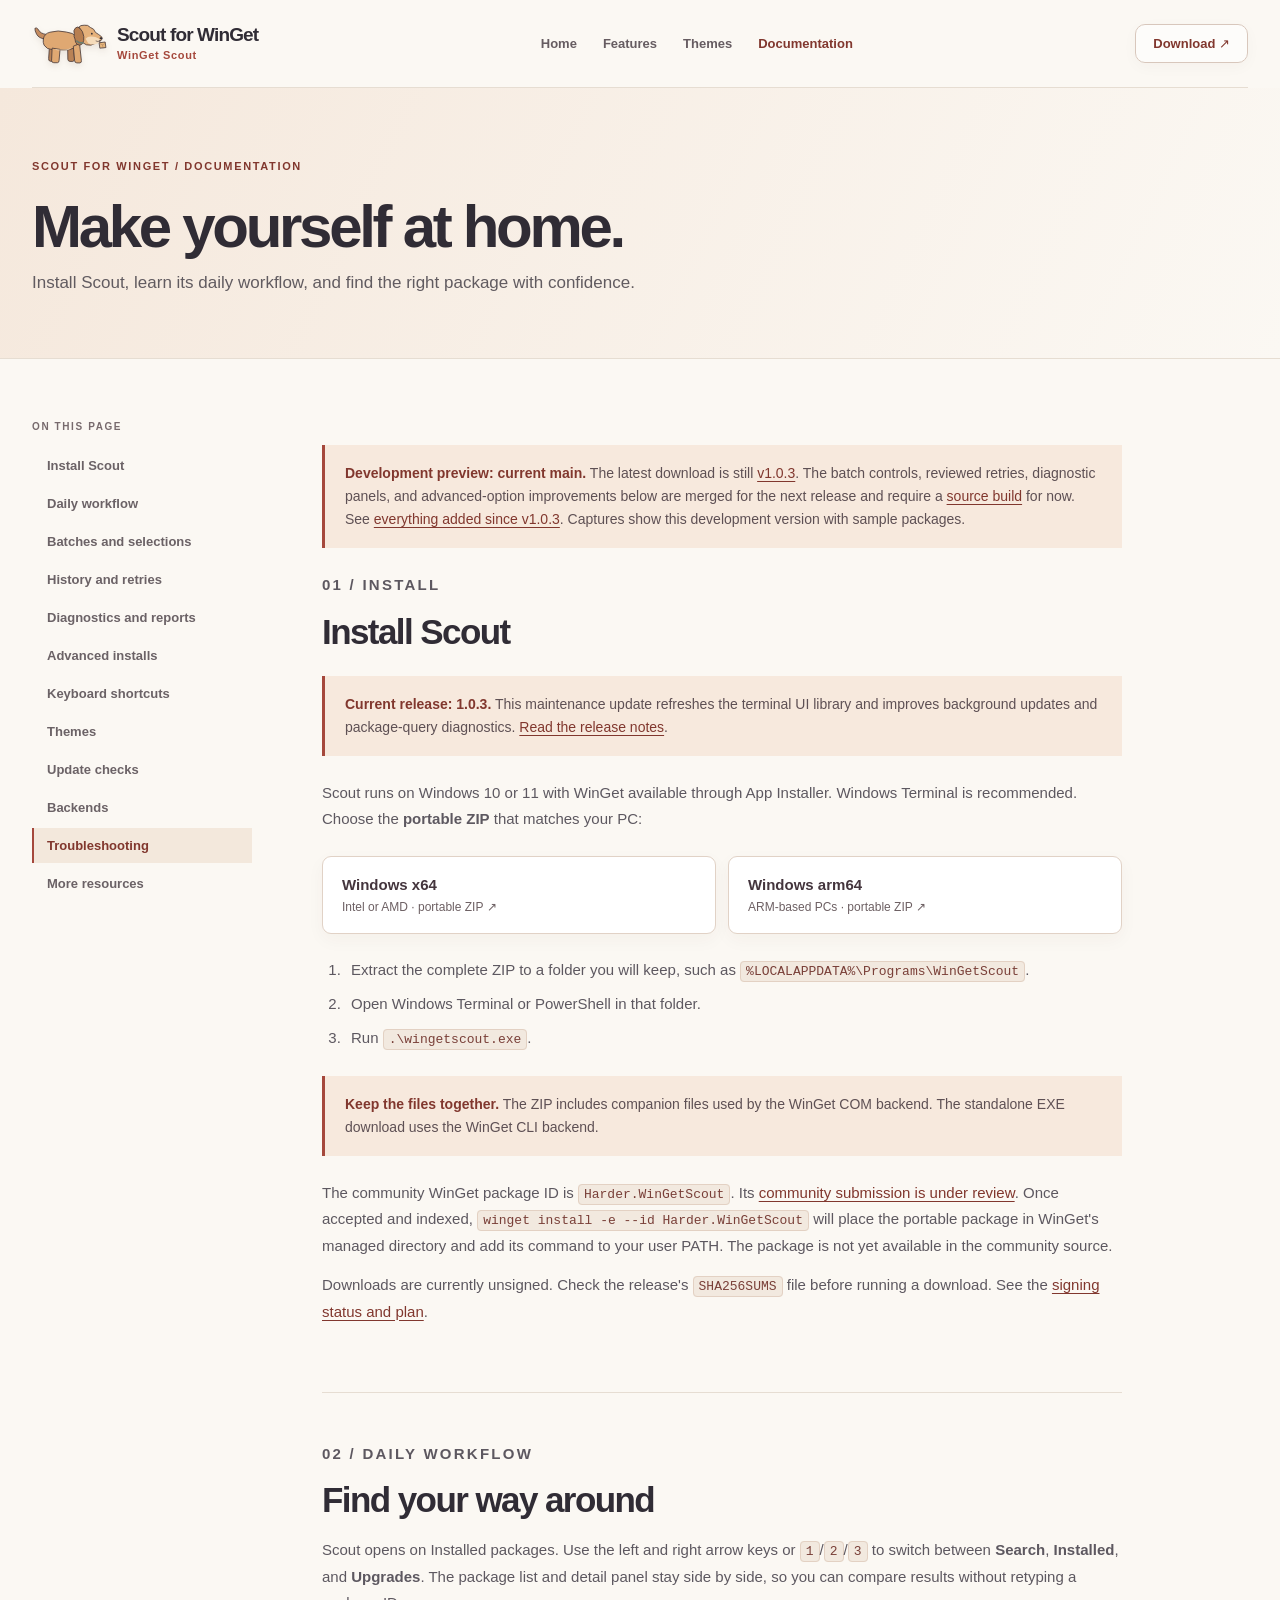
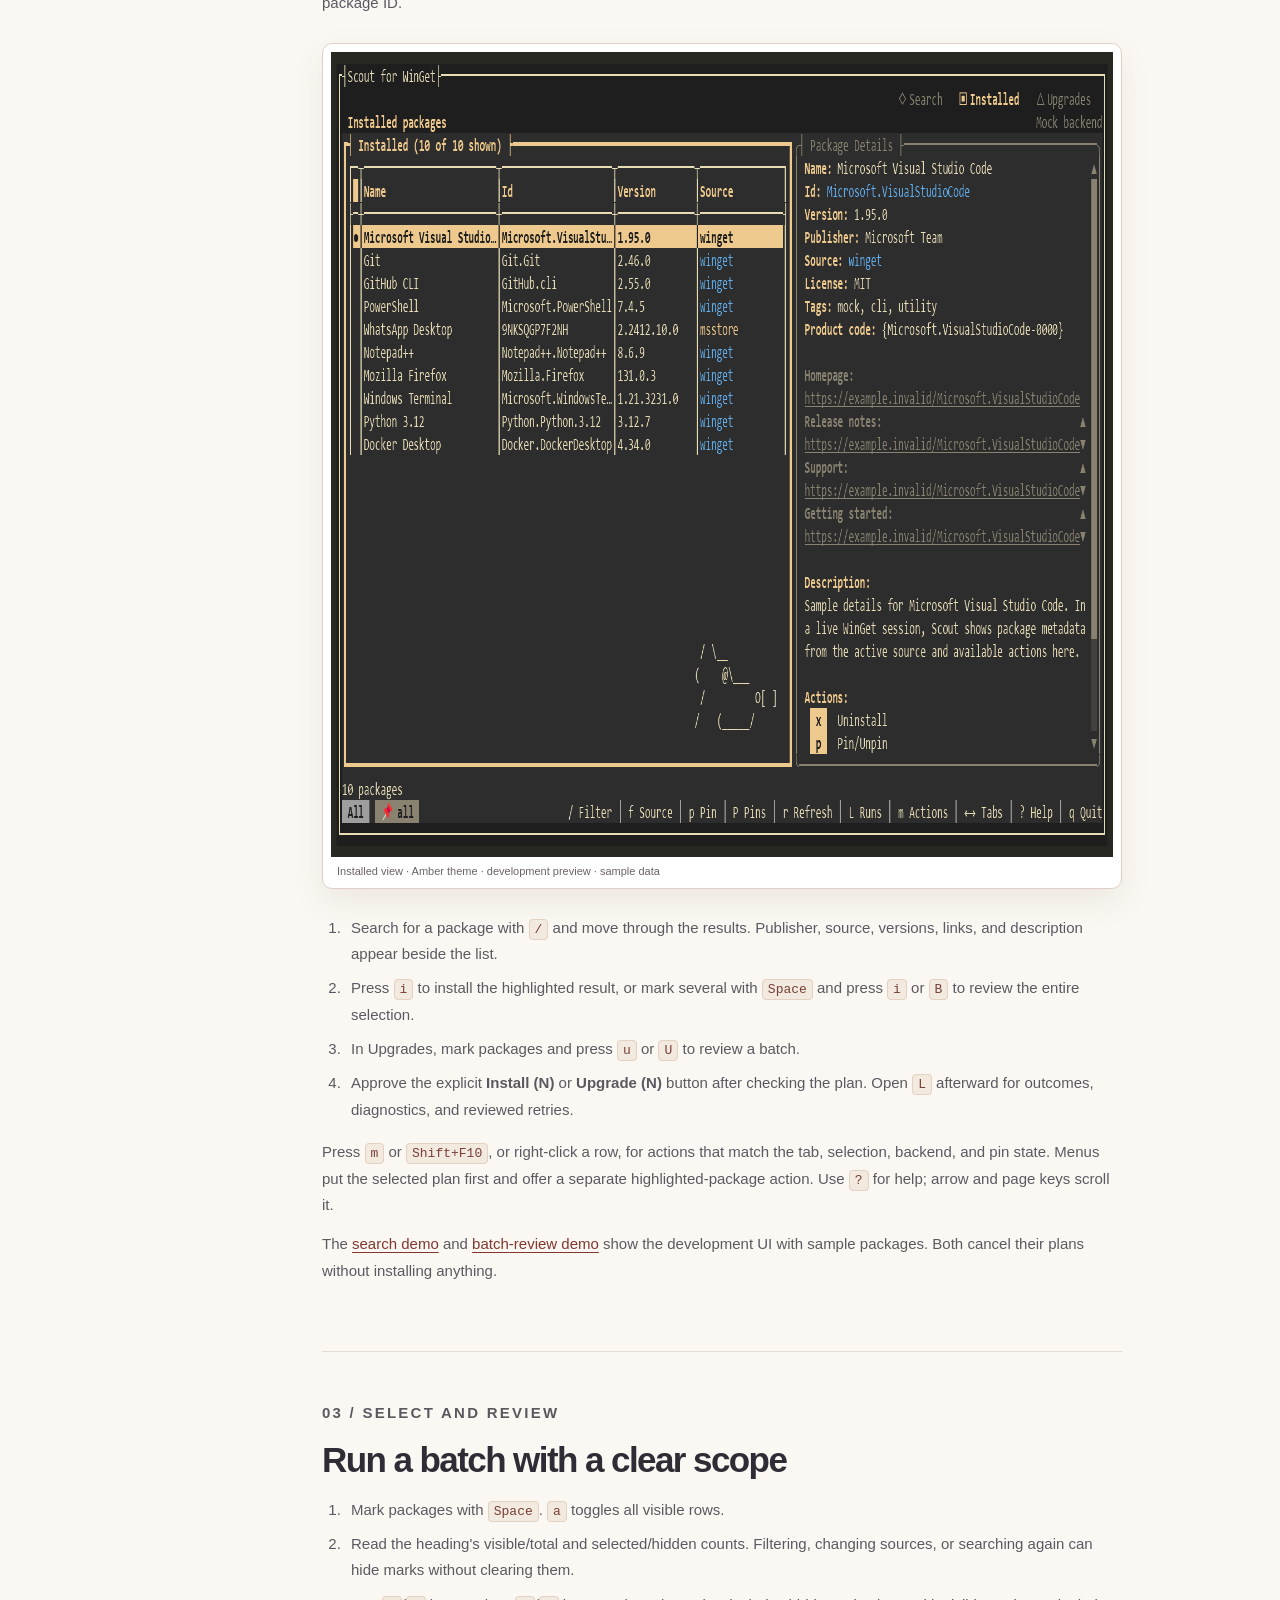
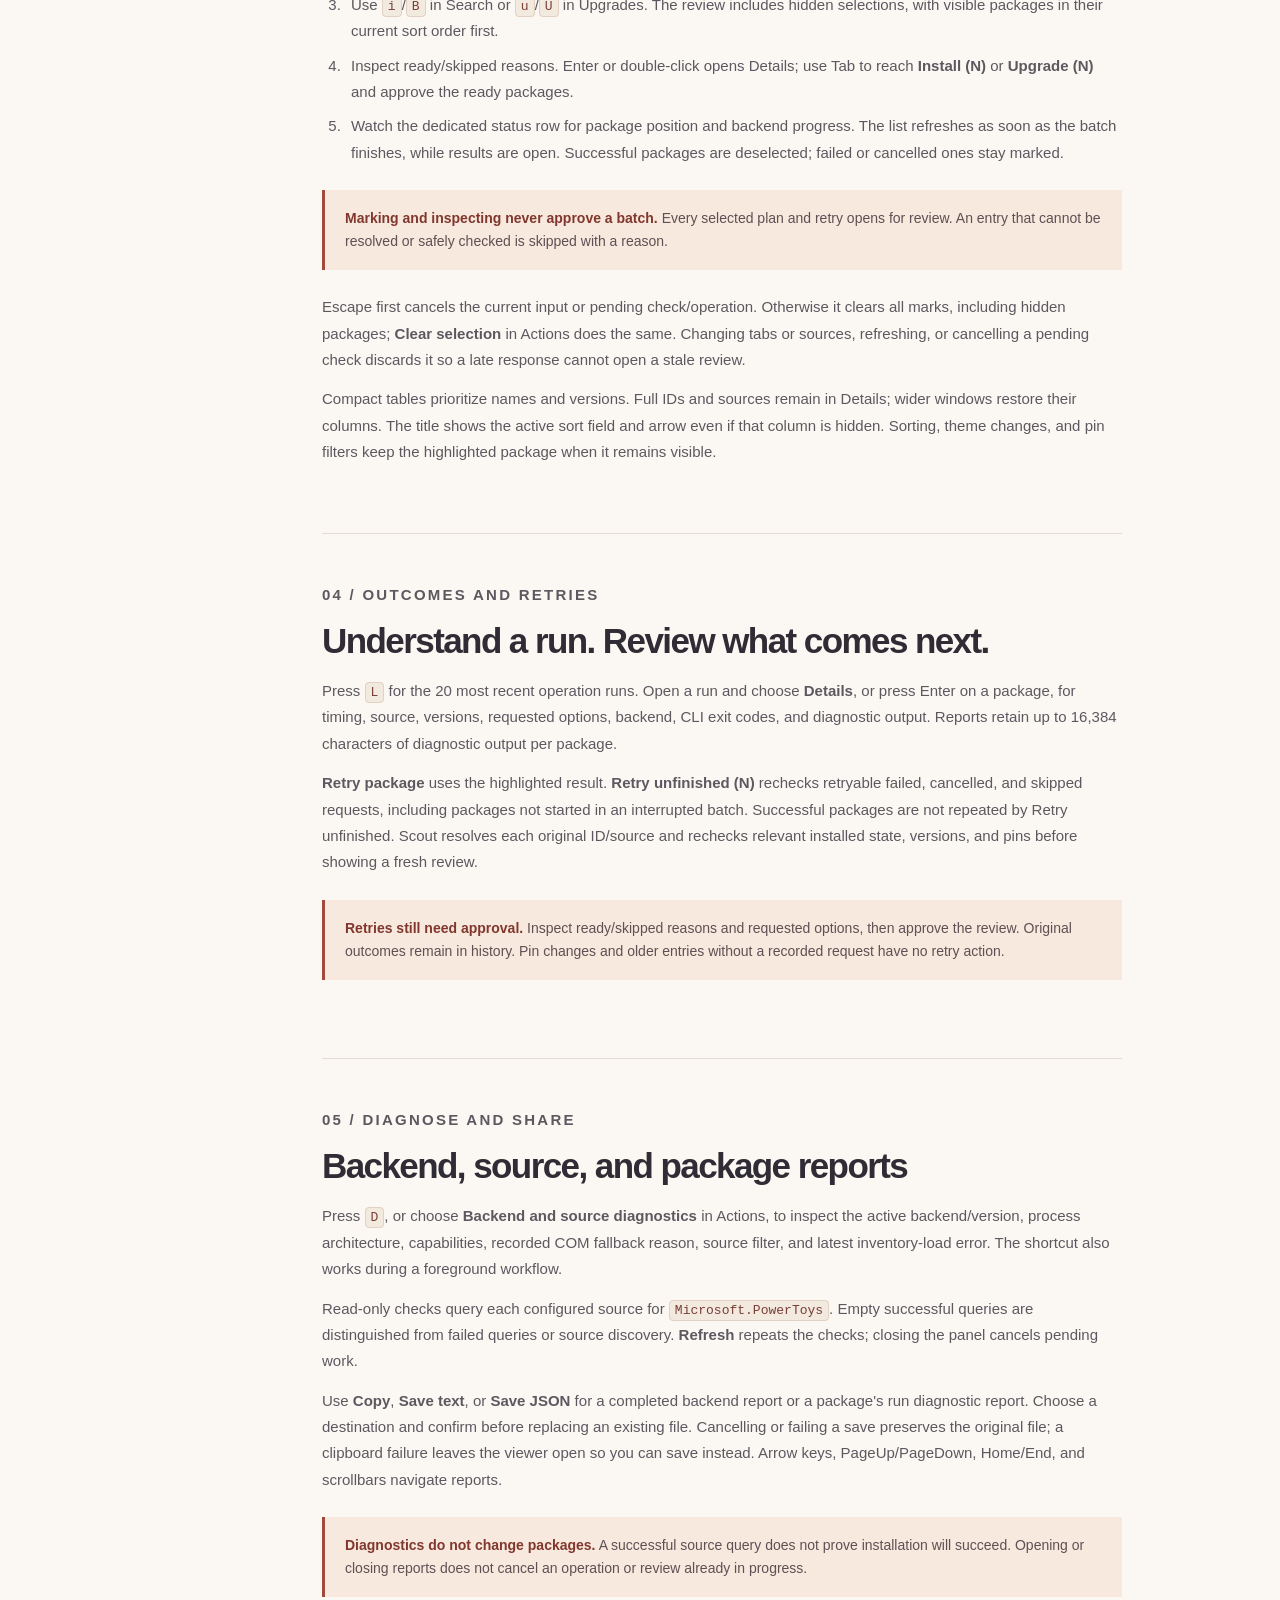
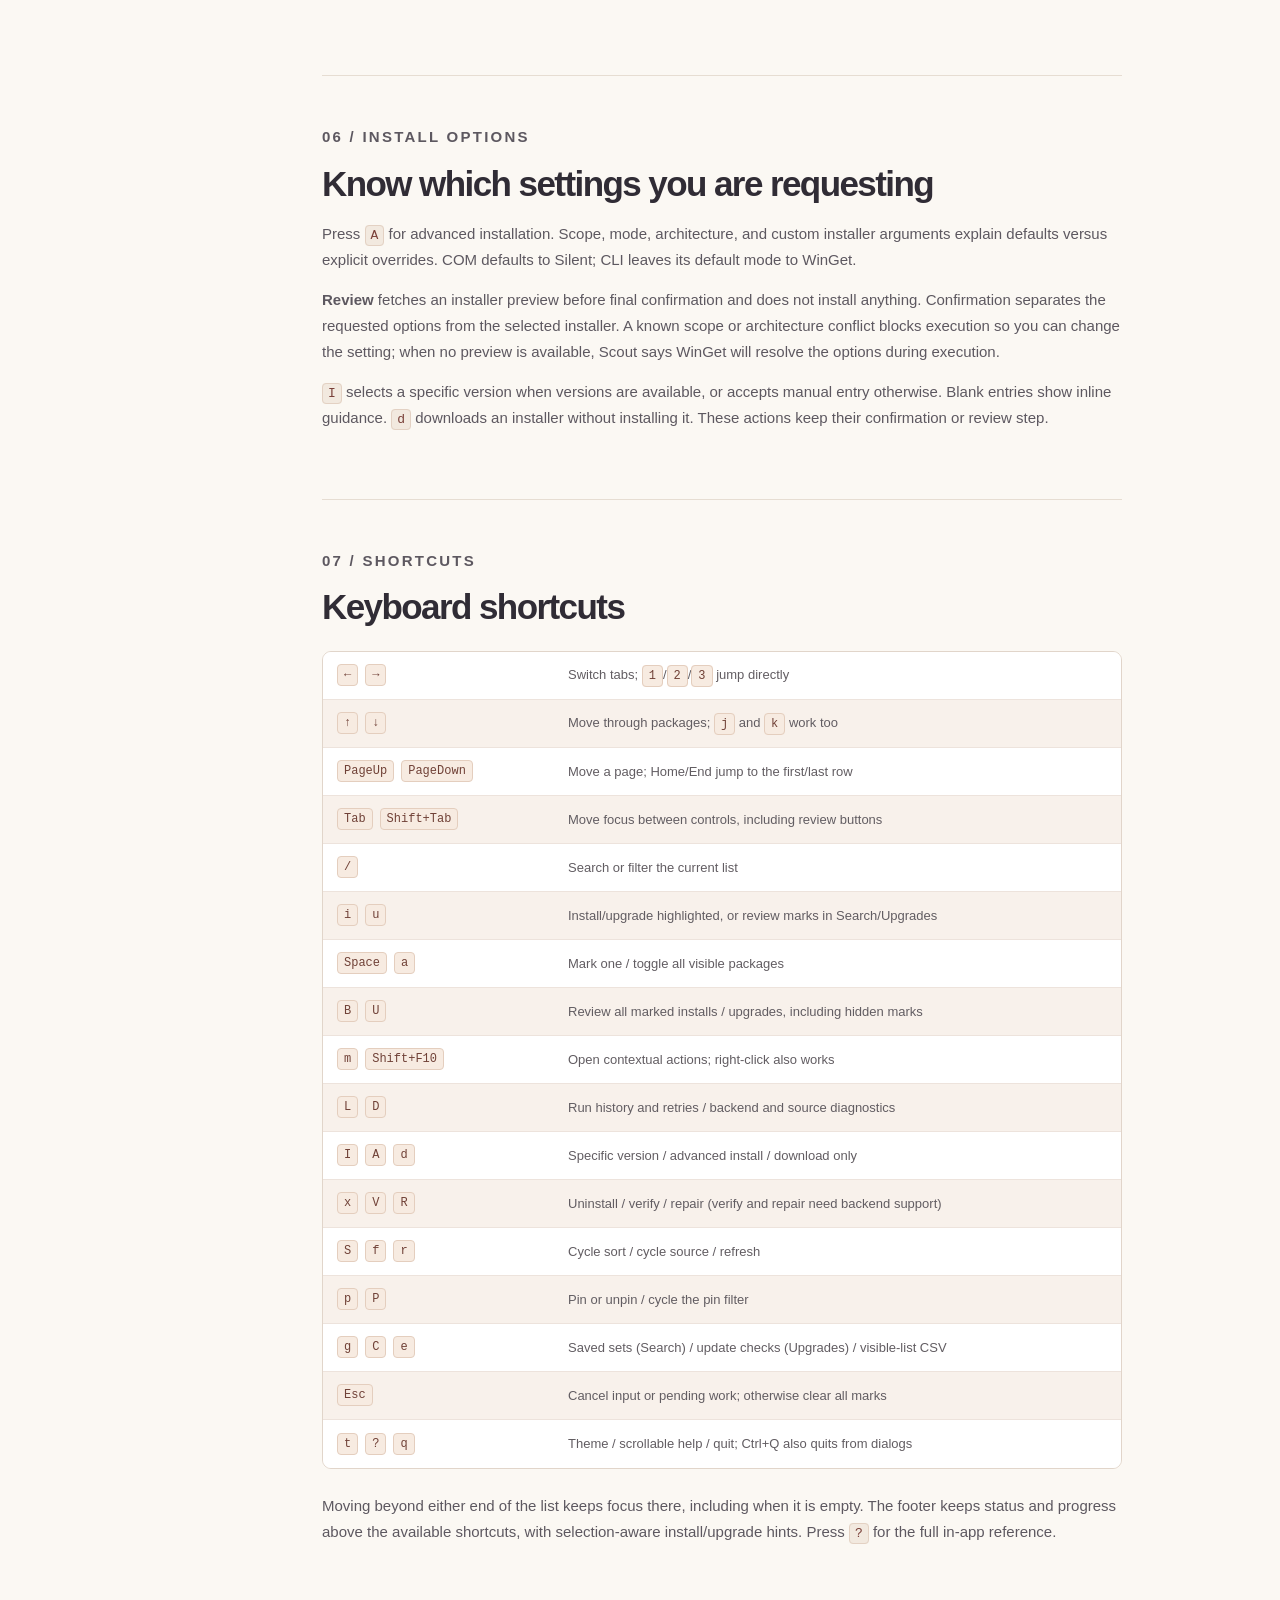
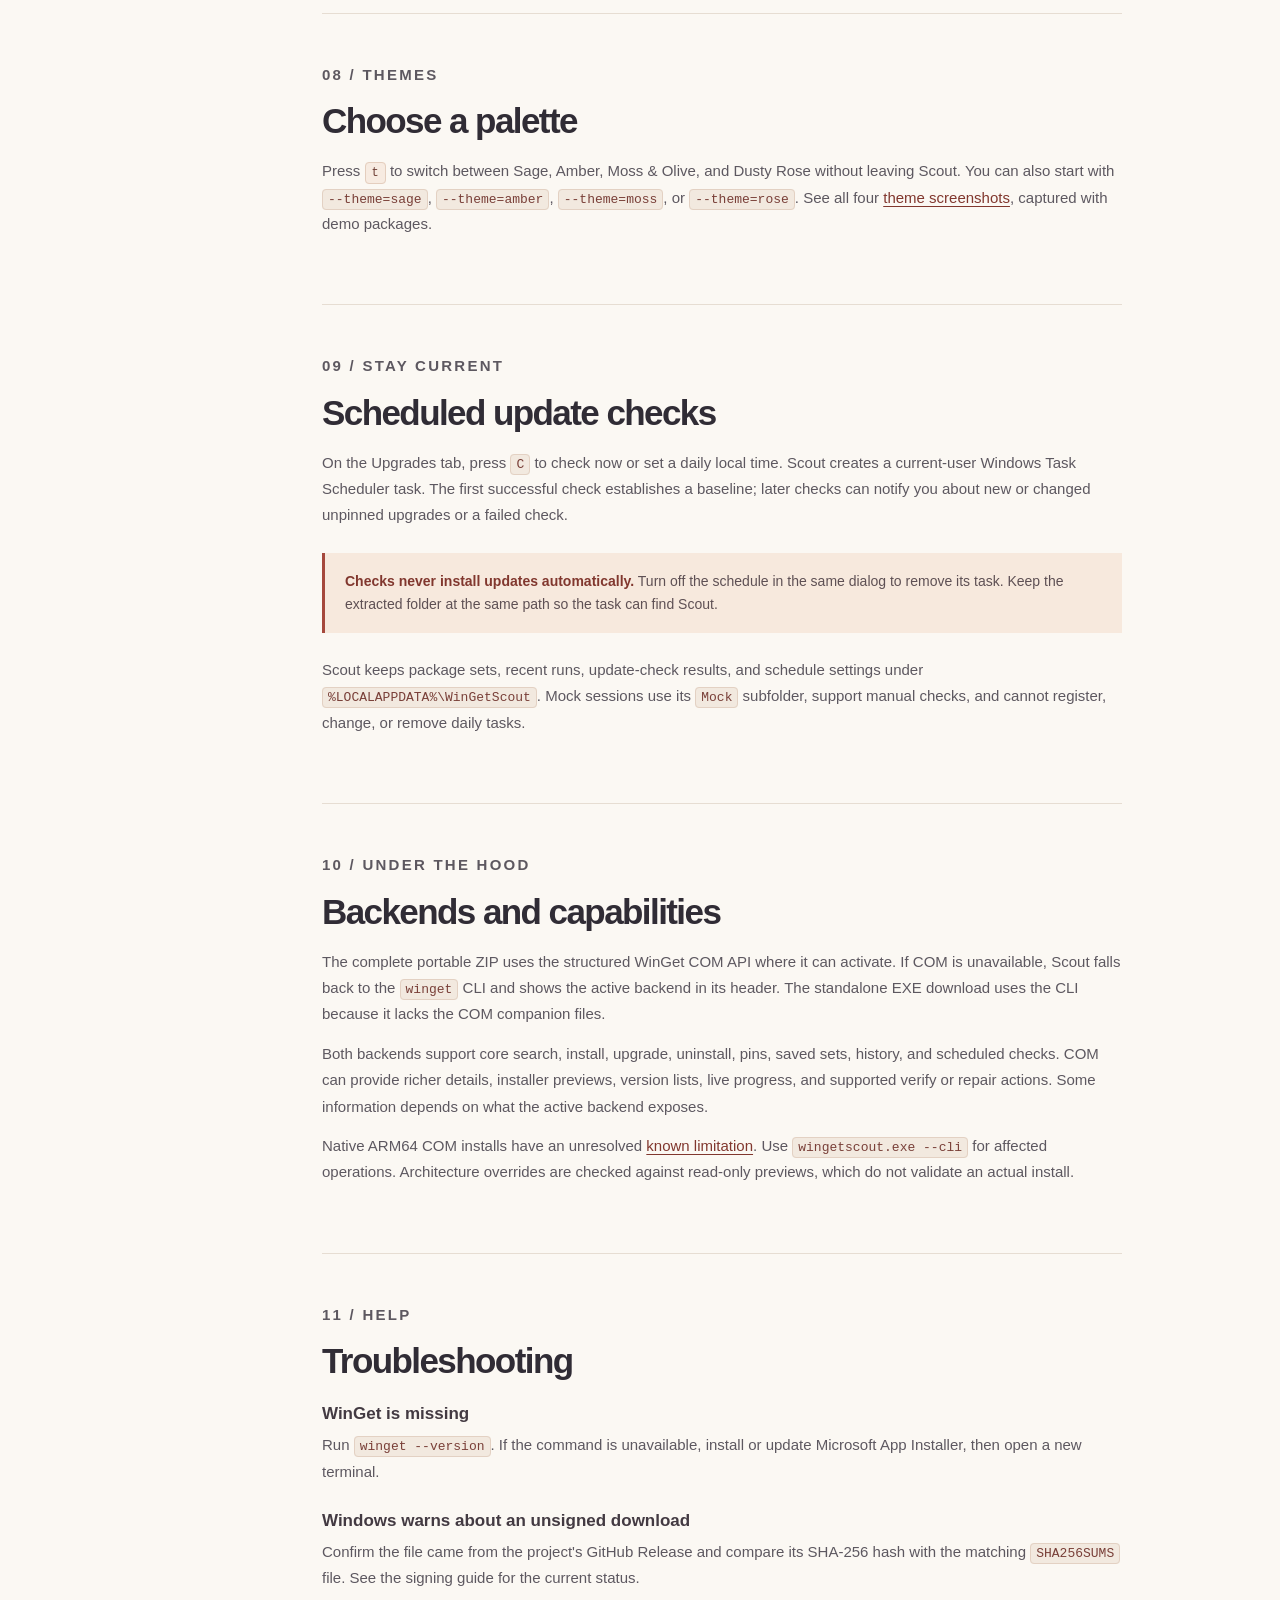
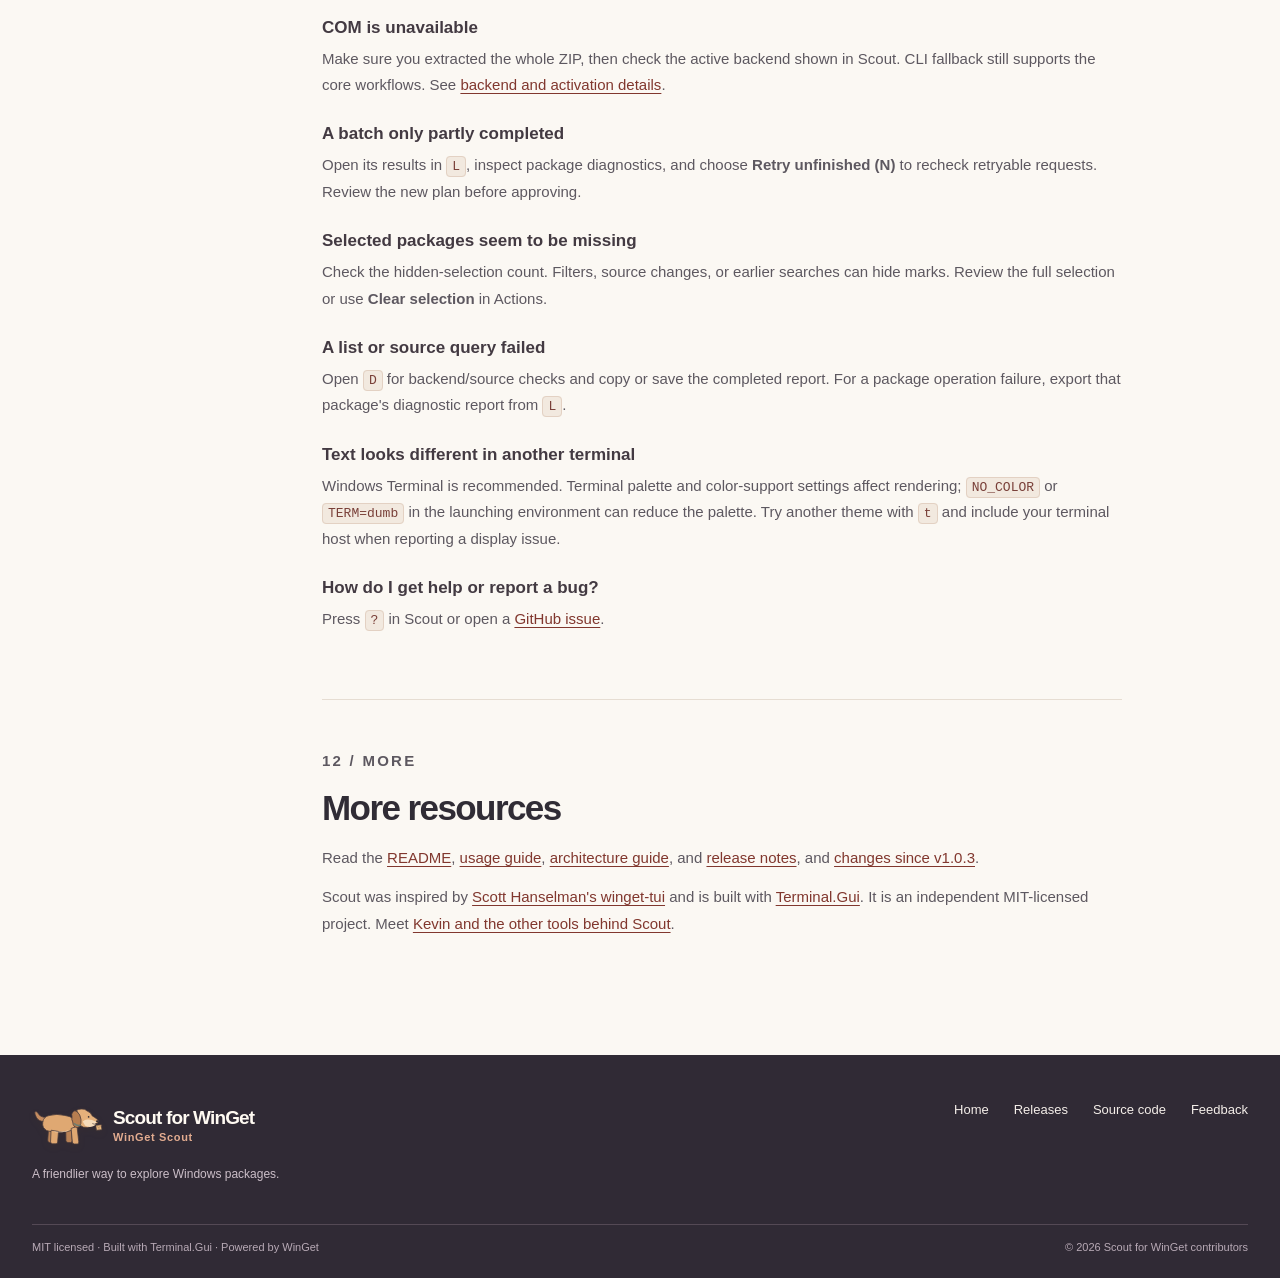
==== commit 9fc68174: "Prepare v1.1.0 and document reviewed batch workflows" ====
--- a/site/docs.html
+++ b/site/docs.html
@@ -4,7 +4,7 @@
   <meta charset="utf-8">
   <meta name="viewport" content="width=device-width, initial-scale=1">
   <meta name="theme-color" content="#faf7f1">
-  <meta name="description" content="Install and use Scout for WinGet. Learn the daily workflow, keyboard shortcuts, themes, update checks, and package backends.">
+  <meta name="description" content="Install and use Scout for WinGet. Learn batch review, run history and retries, diagnostics, advanced options, and keyboard shortcuts.">
   <meta property="og:type" content="article">
   <meta property="og:title" content="Documentation — Scout for WinGet">
   <meta property="og:description" content="Install and use Scout for WinGet on Windows.">
@@ -21,16 +21,39 @@
   <main id="main">
     <div class="docs-hero"><div class="wrap"><p class="section-kicker">SCOUT FOR WINGET / DOCUMENTATION</p><h1>Make yourself at home.</h1><p>Install Scout, learn its daily workflow, and find the right package with confidence.</p></div></div>
     <div class="wrap docs-layout">
-      <aside class="docs-sidebar" aria-label="Documentation sections"><p>ON THIS PAGE</p><a href="#install">Install Scout</a><a href="#first-run">Daily workflow</a><a href="#shortcuts">Keyboard shortcuts</a><a href="#themes">Themes</a><a href="#updates">Update checks</a><a href="#backends">Backends</a><a href="#troubleshooting">Troubleshooting</a><a href="#more">More resources</a></aside>
+      <aside class="docs-sidebar" aria-label="Documentation sections"><p>ON THIS PAGE</p><a href="#install">Install Scout</a><a href="#first-run">Daily workflow</a><a href="#batches">Batches and selections</a><a href="#runs">History and retries</a><a href="#diagnostics">Diagnostics and reports</a><a href="#advanced">Advanced installs</a><a href="#shortcuts">Keyboard shortcuts</a><a href="#themes">Themes</a><a href="#updates">Update checks</a><a href="#backends">Backends</a><a href="#troubleshooting">Troubleshooting</a><a href="#more">More resources</a></aside>
       <div class="docs-content">
+        <div class="callout" id="development"><strong>Development preview: current main.</strong> The latest download is still <a href="https://github.com/harder/wingetscout/releases/tag/v1.0.3">v1.0.3</a>. The batch controls, reviewed retries, diagnostic panels, and advanced-option improvements below are merged for the next release and require a <a href="https://github.com/harder/wingetscout#build-from-source">source build</a> for now. See <a href="https://github.com/harder/wingetscout/blob/main/docs/releases/1.1.0.md">everything added since v1.0.3</a>. Captures show this development version with sample packages.</div>
         <section id="install"><p class="section-kicker">01 / INSTALL</p><h2>Install Scout</h2><div class="callout"><strong>Current release: 1.0.3.</strong> This maintenance update refreshes the terminal UI library and improves background updates and package-query diagnostics. <a href="https://github.com/harder/wingetscout/releases/tag/v1.0.3">Read the release notes</a>.</div><p>Scout runs on Windows 10 or 11 with WinGet available through App Installer. Windows Terminal is recommended. Choose the <strong>portable ZIP</strong> that matches your PC:</p><div class="download-grid"><a href="https://github.com/harder/wingetscout/releases/download/v1.0.3/wingetscout-1.0.3-win-x64.zip"><strong>Windows x64</strong><span>Intel or AMD · portable ZIP ↗</span></a><a href="https://github.com/harder/wingetscout/releases/download/v1.0.3/wingetscout-1.0.3-win-arm64.zip"><strong>Windows arm64</strong><span>ARM-based PCs · portable ZIP ↗</span></a></div><ol><li>Extract the complete ZIP to a folder you will keep, such as <code>%LOCALAPPDATA%\Programs\WinGetScout</code>.</li><li>Open Windows Terminal or PowerShell in that folder.</li><li>Run <code>.\wingetscout.exe</code>.</li></ol><div class="callout"><strong>Keep the files together.</strong> The ZIP includes companion files used by the WinGet COM backend. The standalone EXE download uses the WinGet CLI backend.</div><p>The community WinGet package ID is <code>Harder.WinGetScout</code>. Its <a href="https://github.com/microsoft/winget-pkgs/pull/451328">community submission is under review</a>. Once accepted and indexed, <code>winget install -e --id Harder.WinGetScout</code> will place the portable package in WinGet's managed directory and add its command to your user PATH. The package is not yet available in the community source.</p><p>Downloads are currently unsigned. Check the release's <code>SHA256SUMS</code> file before running a download. See the <a href="https://github.com/harder/wingetscout/blob/main/docs/signing-and-distribution.md">signing status and plan</a>.</p></section>
-        <section id="first-run"><p class="section-kicker">02 / DAILY WORKFLOW</p><h2>Find your way around</h2><p>Scout opens on Installed packages. Use the left and right arrow keys to switch between <strong>Search</strong>, <strong>Installed</strong>, and <strong>Upgrades</strong>. The package list and detail panel stay side by side, so you can compare results without retyping a package ID in another command.</p><div class="docs-image"><img src="media/scout-amber-installed.png" width="1405" height="805" loading="lazy" alt="Scout for WinGet Installed view in the Amber theme, with a package list and details panel using sample data"><span>Installed view · Amber theme · sample data</span></div><ol><li>Search for a package and move through the results. Its publisher, source, version, links, and description stay visible beside the list.</li><li>Press <code>i</code> for a single install, or select several results with <code>Space</code> and press <code>B</code> to inspect an install plan first.</li><li>On Upgrades, select the packages you want and press <code>U</code> to review and upgrade them together.</li><li>Use pins when a package should stay put, saved sets for repeatable lists, and recent runs to see what succeeded or failed.</li></ol><p>See the <a href="media/scout-search-demo.gif">search demo</a> and <a href="media/scout-upgrades-demo.gif">upgrades demo</a>. Both use sample packages and make no changes to your PC. The <code>winget</code> CLI remains available for commands and scripts.</p></section>
-        <section id="shortcuts"><p class="section-kicker">03 / SHORTCUTS</p><h2>Keyboard shortcuts</h2><div class="shortcut-table"><div><kbd>←</kbd><kbd>→</kbd><span>Switch tabs</span></div><div><kbd>↑</kbd><kbd>↓</kbd><span>Move through packages; <kbd>j</kbd> and <kbd>k</kbd> work too</span></div><div><kbd>PageUp</kbd><kbd>PageDown</kbd><span>Move a page through the package list</span></div><div><kbd>Home</kbd><kbd>End</kbd><span>Jump to the first or last package</span></div><div><kbd>Tab</kbd><kbd>Shift+Tab</kbd><span>Move focus between the list and details</span></div><div><kbd>/</kbd><span>Search or filter the current list</span></div><div><kbd>i</kbd><kbd>I</kbd><span>Install a package or choose a version</span></div><div><kbd>Space</kbd><kbd>a</kbd><span>Select one or all visible packages</span></div><div><kbd>B</kbd><kbd>U</kbd><span>Review selected installs or upgrades</span></div><div><kbd>p</kbd><kbd>P</kbd><span>Pin a package or cycle the pin filter</span></div><div><kbd>g</kbd><kbd>L</kbd><span>Manage saved sets or view recent runs</span></div><div><kbd>t</kbd><kbd>?</kbd><kbd>q</kbd><span>Theme, full help, or quit</span></div></div><p>Moving beyond either end of a package list keeps focus in the list, including when it is empty. Scout also supports mouse input. The status bar shows actions available in the current view; press <code>?</code> for the complete in-app help.</p></section>
-        <section id="themes"><p class="section-kicker">04 / THEMES</p><h2>Choose a palette</h2><p>Press <kbd>t</kbd> to switch between Sage, Amber, Moss &amp; Olive, and Dusty Rose without leaving Scout. You can also start with <code>--theme=sage</code>, <code>--theme=amber</code>, <code>--theme=moss</code>, or <code>--theme=rose</code>. See all four <a href="./#themes">theme screenshots</a>, captured with demo packages.</p></section>
-        <section id="updates"><p class="section-kicker">05 / STAY CURRENT</p><h2>Scheduled update checks</h2><p>On the Upgrades tab, press <code>C</code> to check now or set a daily local time. Scout creates a current-user Windows Task Scheduler task. The first successful check establishes a baseline; later checks can notify you about new or changed unpinned upgrades or a failed check.</p><div class="callout"><strong>Checks never install updates automatically.</strong> Turn off the schedule in the same dialog to remove its task. Keep the extracted folder at the same path so the task can find Scout.</div><p>Scout keeps package sets, recent runs, update-check results, and schedule settings under <code>%LOCALAPPDATA%\WinGetScout</code>.</p></section>
-        <section id="backends"><p class="section-kicker">06 / UNDER THE HOOD</p><h2>Backends and capabilities</h2><p>The complete portable ZIP uses the structured WinGet COM API where it can activate. If COM is unavailable, Scout falls back to the <code>winget</code> CLI and shows the active backend in its header. The standalone EXE download uses the CLI because it lacks the COM companion files.</p><p>Both backends support core search, install, upgrade, uninstall, pins, saved sets, history, and scheduled checks. COM can provide richer details, installer previews, version lists, live progress, and supported verify or repair actions. Some information depends on what the active backend exposes.</p><p>Native ARM64 COM installs and requested x64 architecture selection on ARM64 have <a href="https://github.com/harder/wingetscout/blob/main/docs/architecture.md#known-com-limitations">known limitations</a>. Use <code>wingetscout.exe --cli</code> for affected operations.</p></section>
-        <section id="troubleshooting"><p class="section-kicker">07 / HELP</p><h2>Troubleshooting</h2><div class="faq"><h3>WinGet is missing</h3><p>Run <code>winget --version</code>. If the command is unavailable, install or update Microsoft App Installer, then open a new terminal.</p><h3>Windows warns about an unsigned download</h3><p>Confirm the file came from the project's GitHub Release and compare its SHA-256 hash with the matching <code>SHA256SUMS</code> file. See the signing guide for the current status.</p><h3>COM is unavailable</h3><p>Make sure you extracted the whole ZIP, then check the active backend shown in Scout. CLI fallback still supports the core workflows. See <a href="https://github.com/harder/wingetscout#backends-and-capabilities">backend and activation details</a>.</p><h3>How do I get help or report a bug?</h3><p>Press <code>?</code> in Scout or open a <a href="https://github.com/harder/wingetscout/issues">GitHub issue</a>.</p></div></section>
-        <section id="more"><p class="section-kicker">08 / MORE</p><h2>More resources</h2><p>Read the <a href="https://github.com/harder/wingetscout#readme">README</a>, <a href="https://github.com/harder/wingetscout/blob/main/docs/usage.md">usage guide</a>, <a href="https://github.com/harder/wingetscout/blob/main/docs/architecture.md">architecture guide</a>, and <a href="https://github.com/harder/wingetscout/releases">release notes</a>.</p><p>Scout was inspired by <a href="https://github.com/shanselman/winget-tui">Scott Hanselman's winget-tui</a> and is built with <a href="https://github.com/tui-cs/Terminal.Gui">Terminal.Gui</a>. It is an independent MIT-licensed project. Meet <a href="./#maker">Kevin and the other tools behind Scout</a>.</p></section>
+        <section id="first-run"><p class="section-kicker">02 / DAILY WORKFLOW</p><h2>Find your way around</h2><p>Scout opens on Installed packages. Use the left and right arrow keys or <code>1</code>/<code>2</code>/<code>3</code> to switch between <strong>Search</strong>, <strong>Installed</strong>, and <strong>Upgrades</strong>. The package list and detail panel stay side by side, so you can compare results without retyping a package ID.</p><div class="docs-image"><img src="media/scout-amber-installed.png" width="1405" height="805" loading="lazy" alt="Current development build of Scout showing Installed packages, details, and the two-row footer in Amber with sample data"><span>Installed view · Amber theme · development preview · sample data</span></div><ol><li>Search for a package with <code>/</code> and move through the results. Publisher, source, versions, links, and description appear beside the list.</li><li>Press <code>i</code> to install the highlighted result, or mark several with <code>Space</code> and press <code>i</code> or <code>B</code> to review the entire selection.</li><li>In Upgrades, mark packages and press <code>u</code> or <code>U</code> to review a batch.</li><li>Approve the explicit <strong>Install (N)</strong> or <strong>Upgrade (N)</strong> button after checking the plan. Open <code>L</code> afterward for outcomes, diagnostics, and reviewed retries.</li></ol><p>Press <code>m</code> or <code>Shift+F10</code>, or right-click a row, for actions that match the tab, selection, backend, and pin state. Menus put the selected plan first and offer a separate highlighted-package action. Use <code>?</code> for help; arrow and page keys scroll it.</p><p>The <a href="media/scout-search-demo.gif">search demo</a> and <a href="media/scout-upgrades-demo.gif">batch-review demo</a> show the development UI with sample packages. Both cancel their plans without installing anything.</p></section>
+        <section id="batches"><p class="section-kicker">03 / SELECT AND REVIEW</p><h2>Run a batch with a clear scope</h2><ol><li>Mark packages with <code>Space</code>. <code>a</code> toggles all visible rows.</li><li>Read the heading's visible/total and selected/hidden counts. Filtering, changing sources, or searching again can hide marks without clearing them.</li><li>Use <code>i</code>/<code>B</code> in Search or <code>u</code>/<code>U</code> in Upgrades. The review includes hidden selections, with visible packages in their current sort order first.</li><li>Inspect ready/skipped reasons. Enter or double-click opens Details; use Tab to reach <strong>Install (N)</strong> or <strong>Upgrade (N)</strong> and approve the ready packages.</li><li>Watch the dedicated status row for package position and backend progress. The list refreshes as soon as the batch finishes, while results are open. Successful packages are deselected; failed or cancelled ones stay marked.</li></ol><div class="callout"><strong>Marking and inspecting never approve a batch.</strong> Every selected plan and retry opens for review. An entry that cannot be resolved or safely checked is skipped with a reason.</div><p>Escape first cancels the current input or pending check/operation. Otherwise it clears all marks, including hidden packages; <strong>Clear selection</strong> in Actions does the same. Changing tabs or sources, refreshing, or cancelling a pending check discards it so a late response cannot open a stale review.</p><p>Compact tables prioritize names and versions. Full IDs and sources remain in Details; wider windows restore their columns. The title shows the active sort field and arrow even if that column is hidden. Sorting, theme changes, and pin filters keep the highlighted package when it remains visible.</p></section>
+        <section id="runs"><p class="section-kicker">04 / OUTCOMES AND RETRIES</p><h2>Understand a run. Review what comes next.</h2><p>Press <code>L</code> for the 20 most recent operation runs. Open a run and choose <strong>Details</strong>, or press Enter on a package, for timing, source, versions, requested options, backend, CLI exit codes, and diagnostic output. Reports retain up to 16,384 characters of diagnostic output per package.</p><p><strong>Retry package</strong> uses the highlighted result. <strong>Retry unfinished (N)</strong> rechecks retryable failed, cancelled, and skipped requests, including packages not started in an interrupted batch. Successful packages are not repeated by Retry unfinished. Scout resolves each original ID/source and rechecks relevant installed state, versions, and pins before showing a fresh review.</p><div class="callout"><strong>Retries still need approval.</strong> Inspect ready/skipped reasons and requested options, then approve the review. Original outcomes remain in history. Pin changes and older entries without a recorded request have no retry action.</div></section>
+        <section id="diagnostics"><p class="section-kicker">05 / DIAGNOSE AND SHARE</p><h2>Backend, source, and package reports</h2><p>Press <code>D</code>, or choose <strong>Backend and source diagnostics</strong> in Actions, to inspect the active backend/version, process architecture, capabilities, recorded COM fallback reason, source filter, and latest inventory-load error. The shortcut also works during a foreground workflow.</p><p>Read-only checks query each configured source for <code>Microsoft.PowerToys</code>. Empty successful queries are distinguished from failed queries or source discovery. <strong>Refresh</strong> repeats the checks; closing the panel cancels pending work.</p><p>Use <strong>Copy</strong>, <strong>Save text</strong>, or <strong>Save JSON</strong> for a completed backend report or a package's run diagnostic report. Choose a destination and confirm before replacing an existing file. Cancelling or failing a save preserves the original file; a clipboard failure leaves the viewer open so you can save instead. Arrow keys, PageUp/PageDown, Home/End, and scrollbars navigate reports.</p><div class="callout"><strong>Diagnostics do not change packages.</strong> A successful source query does not prove installation will succeed. Opening or closing reports does not cancel an operation or review already in progress.</div></section>
+        <section id="advanced"><p class="section-kicker">06 / INSTALL OPTIONS</p><h2>Know which settings you are requesting</h2><p>Press <code>A</code> for advanced installation. Scope, mode, architecture, and custom installer arguments explain defaults versus explicit overrides. COM defaults to Silent; CLI leaves its default mode to WinGet.</p><p><strong>Review</strong> fetches an installer preview before final confirmation and does not install anything. Confirmation separates the requested options from the selected installer. A known scope or architecture conflict blocks execution so you can change the setting; when no preview is available, Scout says WinGet will resolve the options during execution.</p><p><code>I</code> selects a specific version when versions are available, or accepts manual entry otherwise. Blank entries show inline guidance. <code>d</code> downloads an installer without installing it. These actions keep their confirmation or review step.</p></section>
+        <section id="shortcuts"><p class="section-kicker">07 / SHORTCUTS</p><h2>Keyboard shortcuts</h2><div class="shortcut-table">
+          <div><kbd>←</kbd><kbd>→</kbd><span>Switch tabs; <kbd>1</kbd>/<kbd>2</kbd>/<kbd>3</kbd> jump directly</span></div>
+          <div><kbd>↑</kbd><kbd>↓</kbd><span>Move through packages; <kbd>j</kbd> and <kbd>k</kbd> work too</span></div>
+          <div><kbd>PageUp</kbd><kbd>PageDown</kbd><span>Move a page; Home/End jump to the first/last row</span></div>
+          <div><kbd>Tab</kbd><kbd>Shift+Tab</kbd><span>Move focus between controls, including review buttons</span></div>
+          <div><kbd>/</kbd><span>Search or filter the current list</span></div>
+          <div><kbd>i</kbd><kbd>u</kbd><span>Install/upgrade highlighted, or review marks in Search/Upgrades</span></div>
+          <div><kbd>Space</kbd><kbd>a</kbd><span>Mark one / toggle all visible packages</span></div>
+          <div><kbd>B</kbd><kbd>U</kbd><span>Review all marked installs / upgrades, including hidden marks</span></div>
+          <div><kbd>m</kbd><kbd>Shift+F10</kbd><span>Open contextual actions; right-click also works</span></div>
+          <div><kbd>L</kbd><kbd>D</kbd><span>Run history and retries / backend and source diagnostics</span></div>
+          <div><kbd>I</kbd><kbd>A</kbd><kbd>d</kbd><span>Specific version / advanced install / download only</span></div>
+          <div><kbd>x</kbd><kbd>V</kbd><kbd>R</kbd><span>Uninstall / verify / repair (verify and repair need backend support)</span></div>
+          <div><kbd>S</kbd><kbd>f</kbd><kbd>r</kbd><span>Cycle sort / cycle source / refresh</span></div>
+          <div><kbd>p</kbd><kbd>P</kbd><span>Pin or unpin / cycle the pin filter</span></div>
+          <div><kbd>g</kbd><kbd>C</kbd><kbd>e</kbd><span>Saved sets (Search) / update checks (Upgrades) / visible-list CSV</span></div>
+          <div><kbd>Esc</kbd><span>Cancel input or pending work; otherwise clear all marks</span></div>
+          <div><kbd>t</kbd><kbd>?</kbd><kbd>q</kbd><span>Theme / scrollable help / quit; Ctrl+Q also quits from dialogs</span></div>
+        </div><p>Moving beyond either end of the list keeps focus there, including when it is empty. The footer keeps status and progress above the available shortcuts, with selection-aware install/upgrade hints. Press <code>?</code> for the full in-app reference.</p></section>
+        <section id="themes"><p class="section-kicker">08 / THEMES</p><h2>Choose a palette</h2><p>Press <kbd>t</kbd> to switch between Sage, Amber, Moss &amp; Olive, and Dusty Rose without leaving Scout. You can also start with <code>--theme=sage</code>, <code>--theme=amber</code>, <code>--theme=moss</code>, or <code>--theme=rose</code>. See all four <a href="./#themes">theme screenshots</a>, captured with demo packages.</p></section>
+        <section id="updates"><p class="section-kicker">09 / STAY CURRENT</p><h2>Scheduled update checks</h2><p>On the Upgrades tab, press <code>C</code> to check now or set a daily local time. Scout creates a current-user Windows Task Scheduler task. The first successful check establishes a baseline; later checks can notify you about new or changed unpinned upgrades or a failed check.</p><div class="callout"><strong>Checks never install updates automatically.</strong> Turn off the schedule in the same dialog to remove its task. Keep the extracted folder at the same path so the task can find Scout.</div><p>Scout keeps package sets, recent runs, update-check results, and schedule settings under <code>%LOCALAPPDATA%\WinGetScout</code>. Mock sessions use its <code>Mock</code> subfolder, support manual checks, and cannot register, change, or remove daily tasks.</p></section>
+        <section id="backends"><p class="section-kicker">10 / UNDER THE HOOD</p><h2>Backends and capabilities</h2><p>The complete portable ZIP uses the structured WinGet COM API where it can activate. If COM is unavailable, Scout falls back to the <code>winget</code> CLI and shows the active backend in its header. The standalone EXE download uses the CLI because it lacks the COM companion files.</p><p>Both backends support core search, install, upgrade, uninstall, pins, saved sets, history, and scheduled checks. COM can provide richer details, installer previews, version lists, live progress, and supported verify or repair actions. Some information depends on what the active backend exposes.</p><p>Native ARM64 COM installs have an unresolved <a href="https://github.com/harder/wingetscout/blob/main/docs/architecture.md#known-com-limitations">known limitation</a>. Use <code>wingetscout.exe --cli</code> for affected operations. Architecture overrides are checked against read-only previews, which do not validate an actual install.</p></section>
+        <section id="troubleshooting"><p class="section-kicker">11 / HELP</p><h2>Troubleshooting</h2><div class="faq"><h3>WinGet is missing</h3><p>Run <code>winget --version</code>. If the command is unavailable, install or update Microsoft App Installer, then open a new terminal.</p><h3>Windows warns about an unsigned download</h3><p>Confirm the file came from the project's GitHub Release and compare its SHA-256 hash with the matching <code>SHA256SUMS</code> file. See the signing guide for the current status.</p><h3>COM is unavailable</h3><p>Make sure you extracted the whole ZIP, then check the active backend shown in Scout. CLI fallback still supports the core workflows. See <a href="https://github.com/harder/wingetscout#backends-and-capabilities">backend and activation details</a>.</p><h3>A batch only partly completed</h3><p>Open its results in <code>L</code>, inspect package diagnostics, and choose <strong>Retry unfinished (N)</strong> to recheck retryable requests. Review the new plan before approving.</p><h3>Selected packages seem to be missing</h3><p>Check the hidden-selection count. Filters, source changes, or earlier searches can hide marks. Review the full selection or use <strong>Clear selection</strong> in Actions.</p><h3>A list or source query failed</h3><p>Open <code>D</code> for backend/source checks and copy or save the completed report. For a package operation failure, export that package's diagnostic report from <code>L</code>.</p><h3>Text looks different in another terminal</h3><p>Windows Terminal is recommended. Terminal palette and color-support settings affect rendering; <code>NO_COLOR</code> or <code>TERM=dumb</code> in the launching environment can reduce the palette. Try another theme with <code>t</code> and include your terminal host when reporting a display issue.</p><h3>How do I get help or report a bug?</h3><p>Press <code>?</code> in Scout or open a <a href="https://github.com/harder/wingetscout/issues">GitHub issue</a>.</p></div></section>
+        <section id="more"><p class="section-kicker">12 / MORE</p><h2>More resources</h2><p>Read the <a href="https://github.com/harder/wingetscout#readme">README</a>, <a href="https://github.com/harder/wingetscout/blob/main/docs/usage.md">usage guide</a>, <a href="https://github.com/harder/wingetscout/blob/main/docs/architecture.md">architecture guide</a>, and <a href="https://github.com/harder/wingetscout/releases">release notes</a>, and <a href="https://github.com/harder/wingetscout/blob/main/docs/releases/1.1.0.md">changes since v1.0.3</a>.</p><p>Scout was inspired by <a href="https://github.com/shanselman/winget-tui">Scott Hanselman's winget-tui</a> and is built with <a href="https://github.com/tui-cs/Terminal.Gui">Terminal.Gui</a>. It is an independent MIT-licensed project. Meet <a href="./#maker">Kevin and the other tools behind Scout</a>.</p></section>
       </div>
     </div>
   </main>
--- a/site/styles.css
+++ b/site/styles.css
@@ -64,6 +64,8 @@
 .feature-number{font-size:10px;font-weight:850;color:var(--rust-dark);letter-spacing:.13em}
 .feature-card h3{font-size:18px;letter-spacing:-.025em;margin:10px 0;color:#39303a}
 .feature-card p{margin:0;color:#625d63;font-size:13px;line-height:1.64}
+.feature-card .feature-links{display:flex;flex-wrap:wrap;gap:8px 14px;margin-top:14px}
+.feature-links a{color:var(--rust-dark);font-size:12px;font-weight:750;text-decoration:underline;text-underline-offset:3px}
 .comparison-section{padding:94px 0;background:#3c3441;color:#f8f1e8}
 .comparison-layout{display:grid;grid-template-columns:.76fr 1fr;gap:70px;align-items:center}
 .comparison-intro .section-kicker{color:#e9ae91}
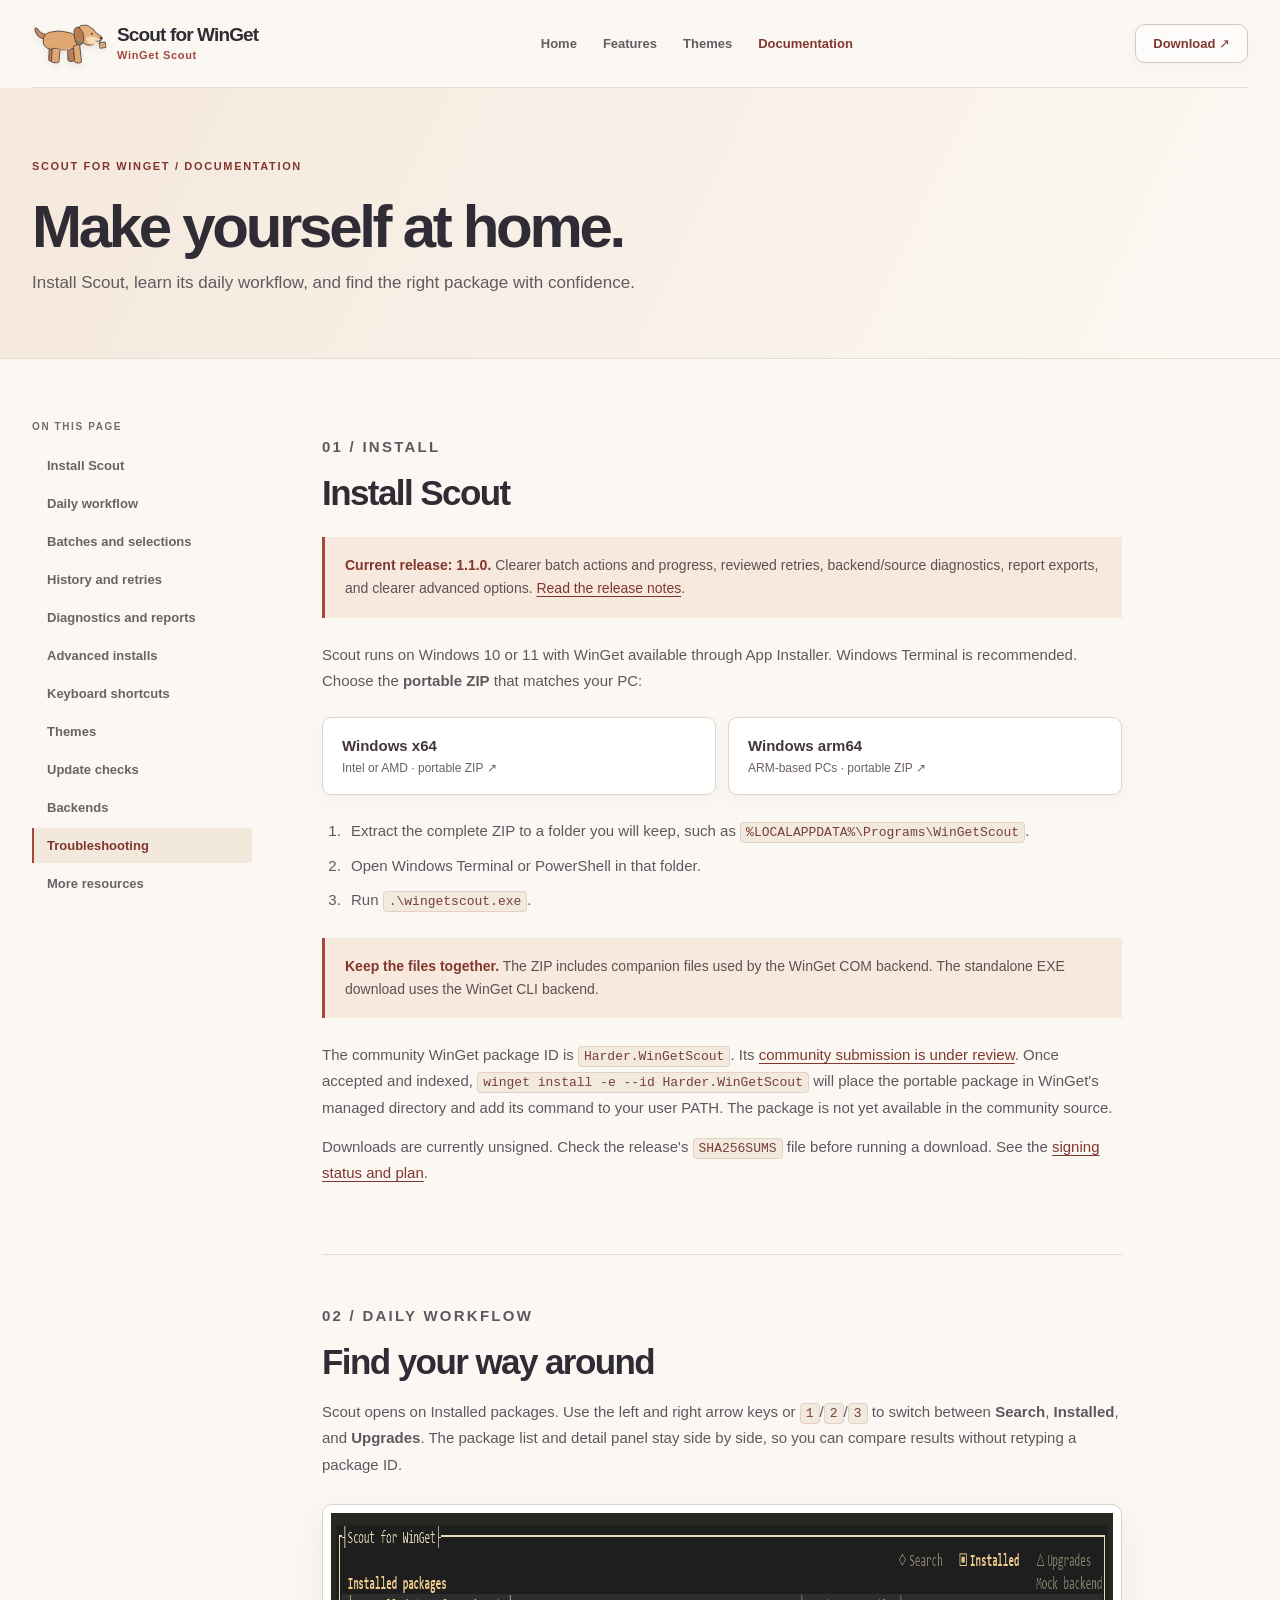
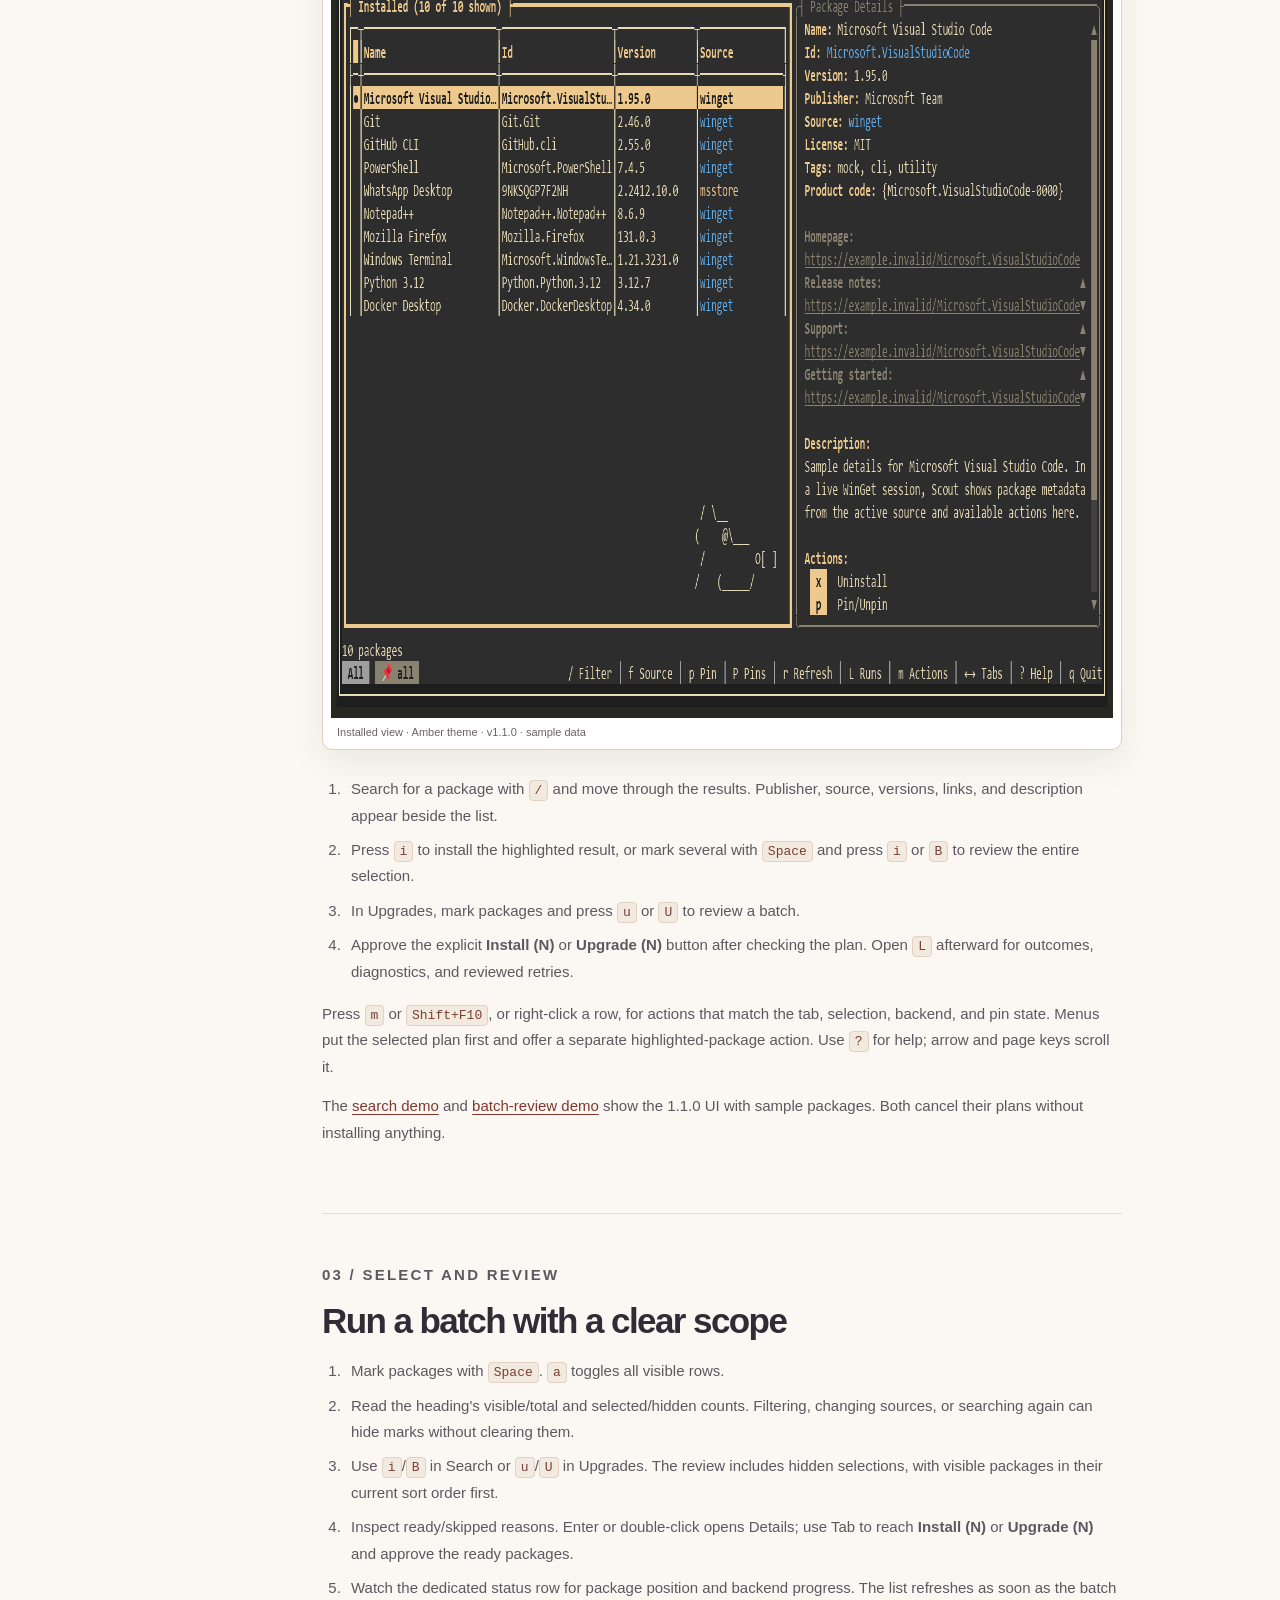
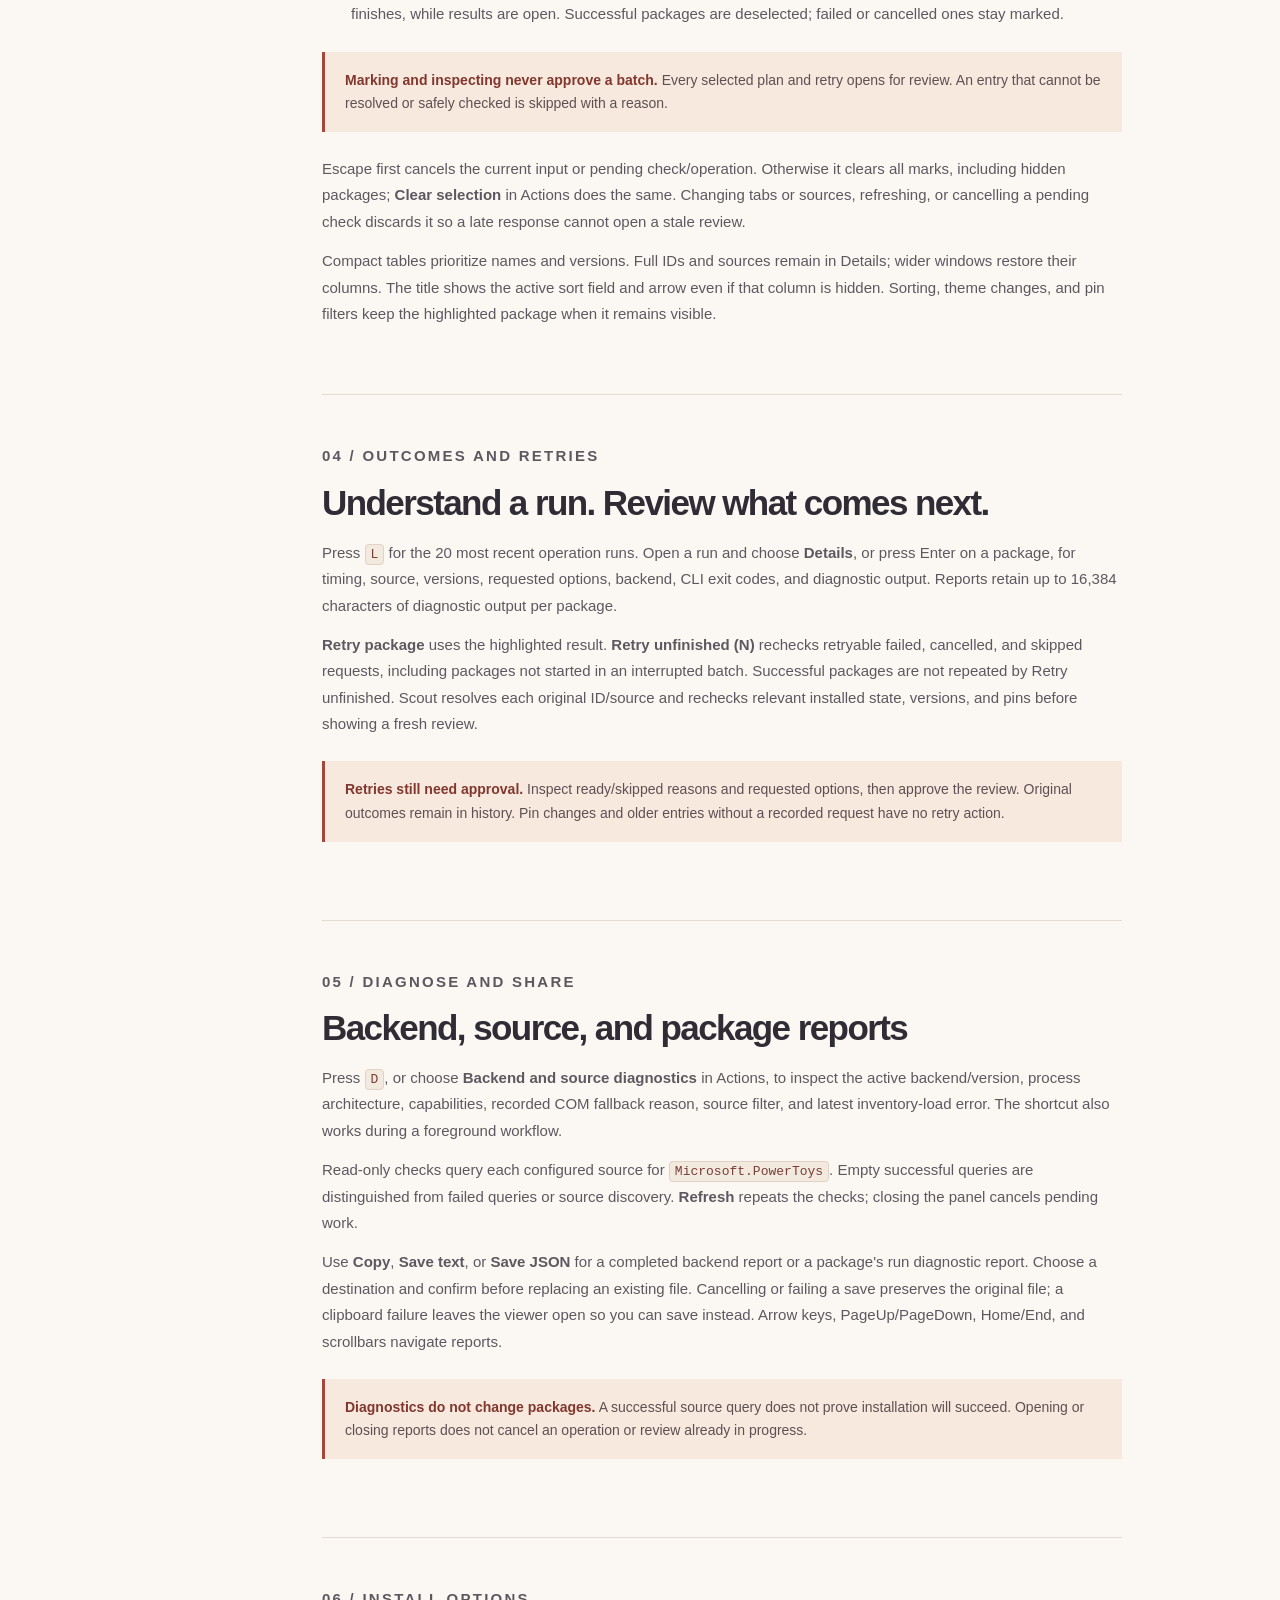
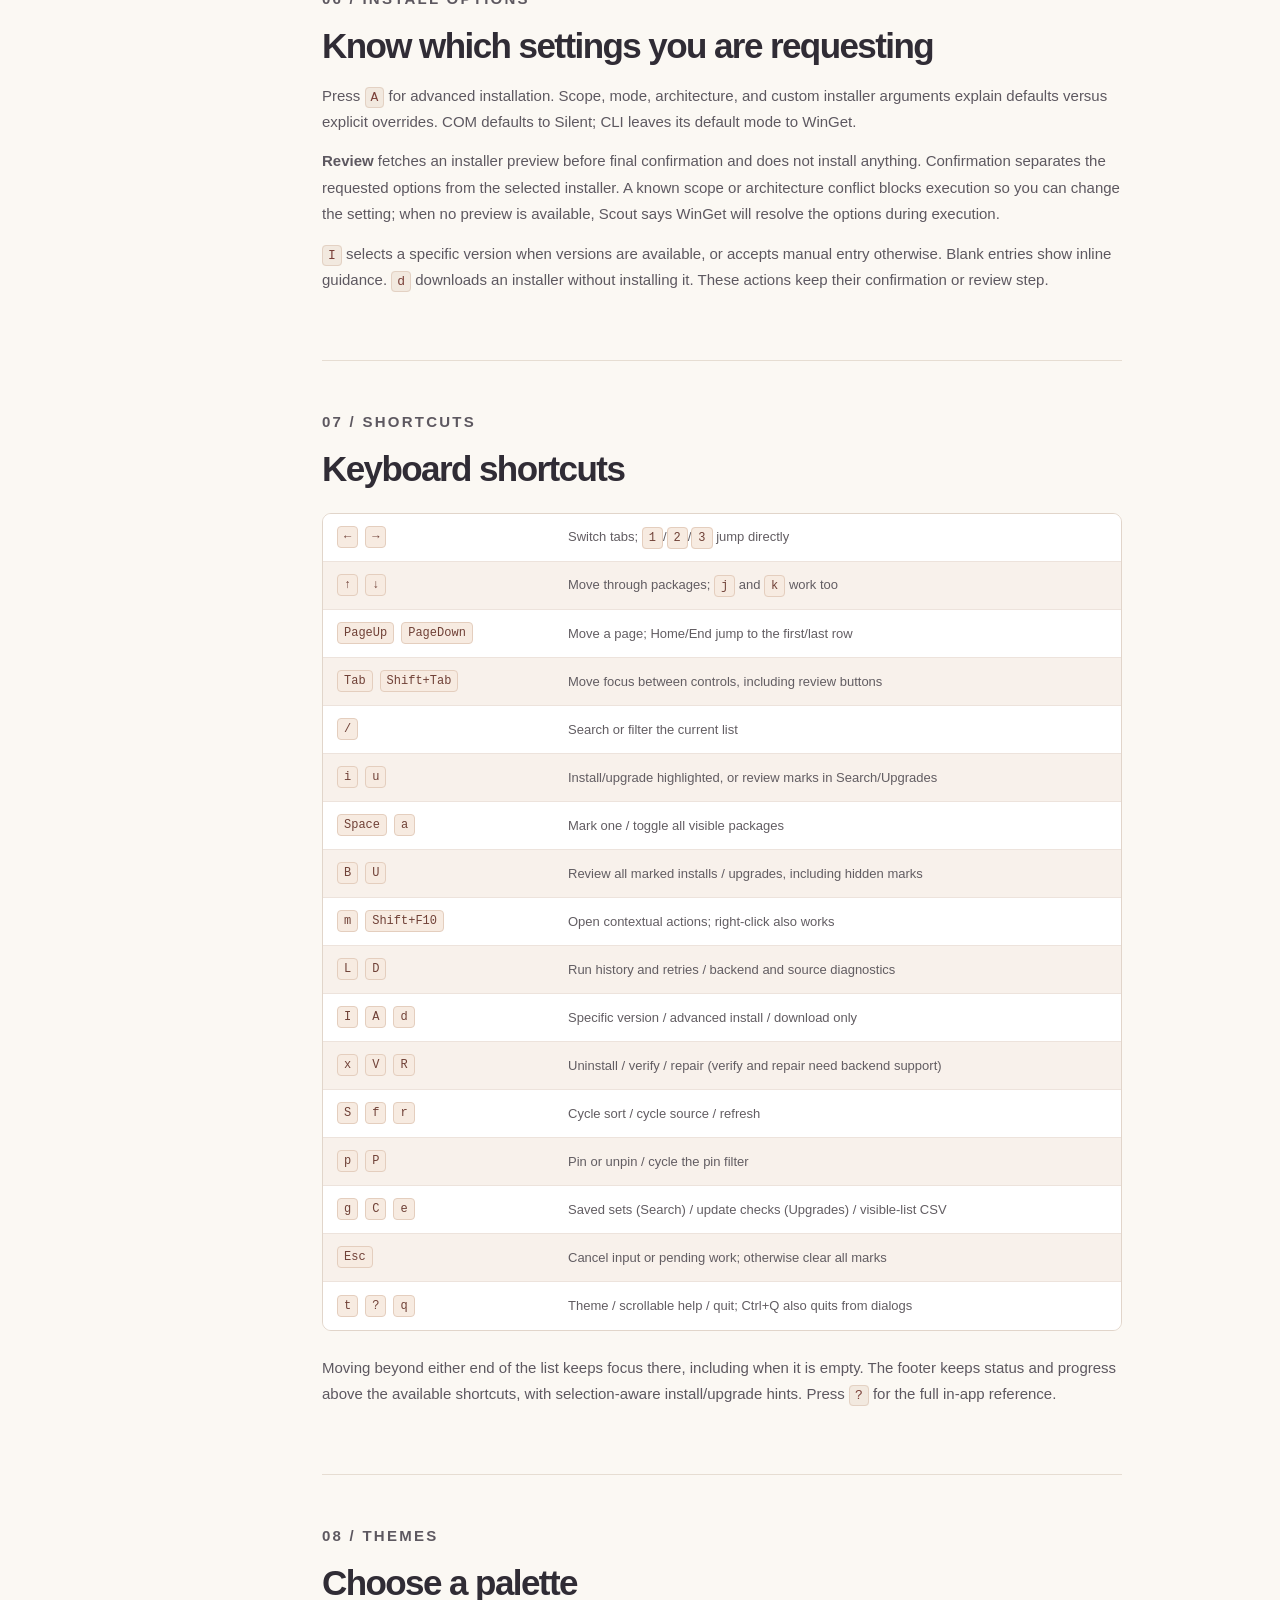
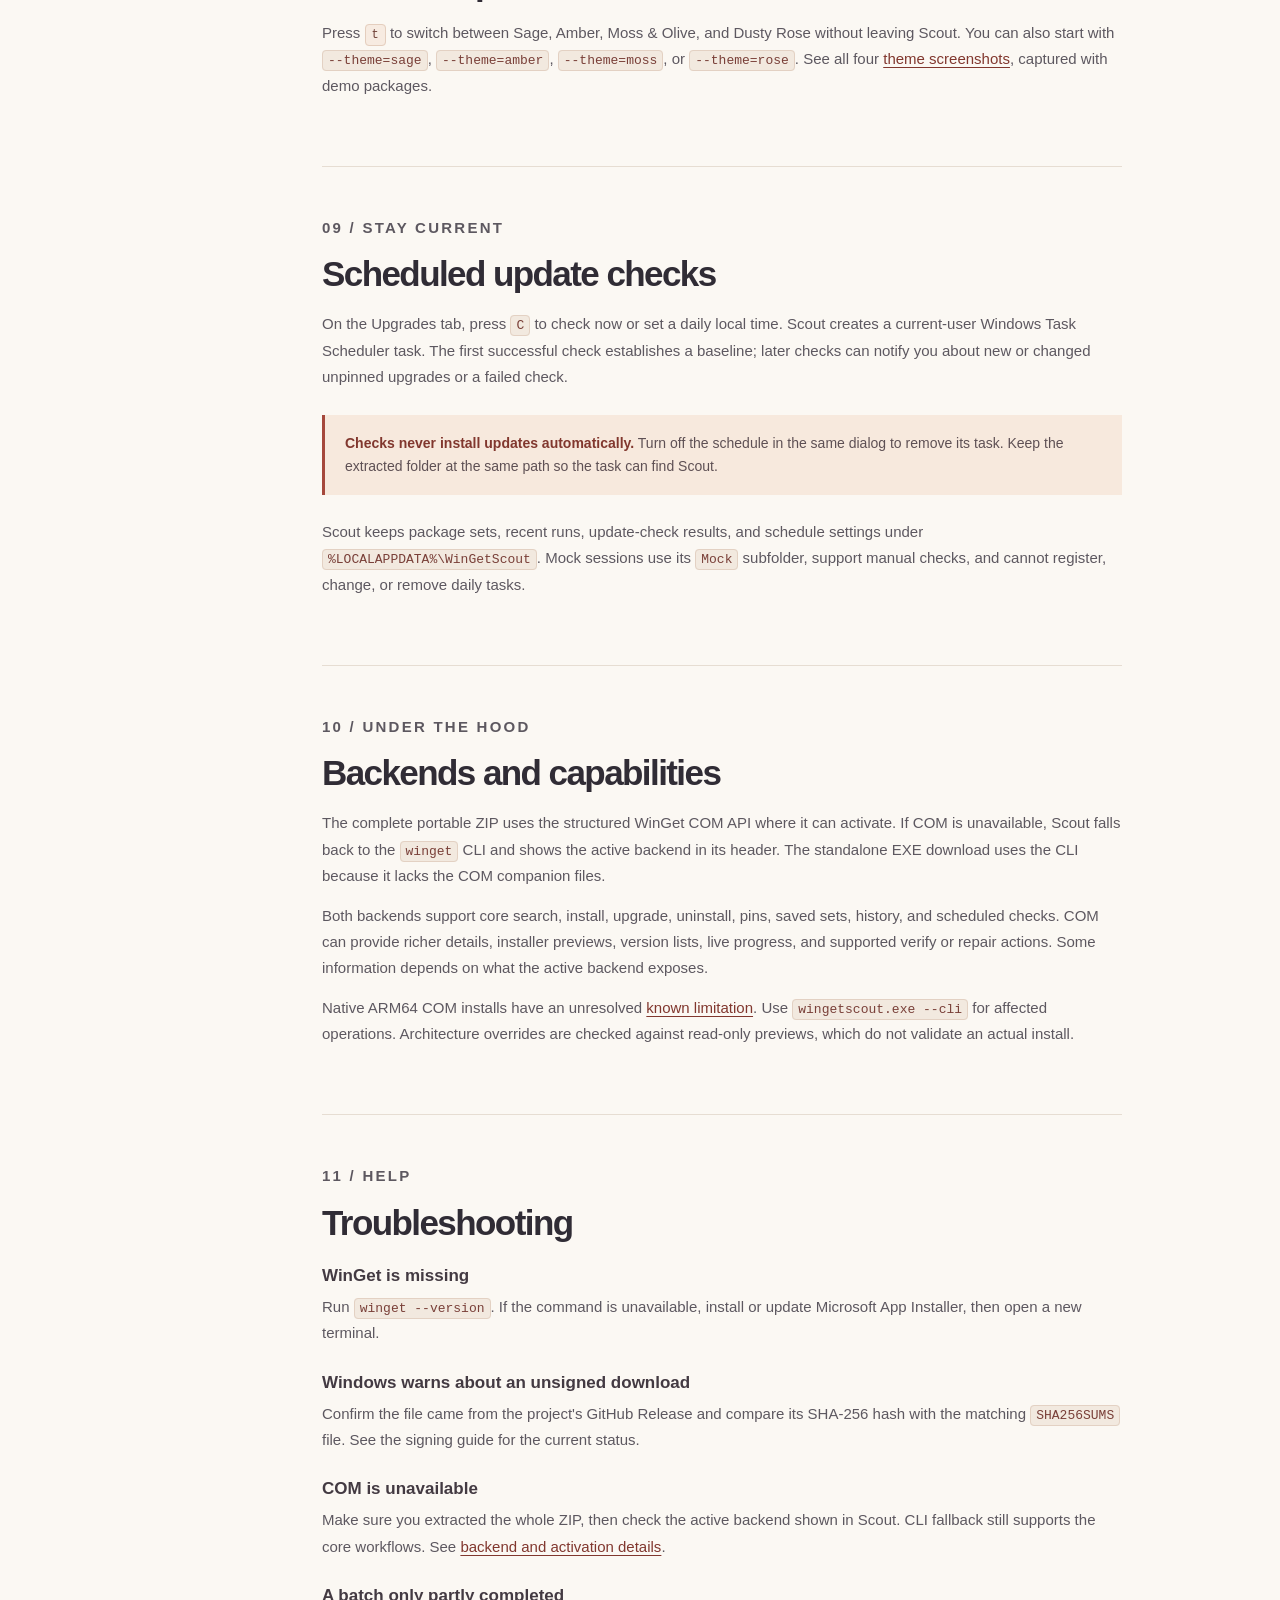
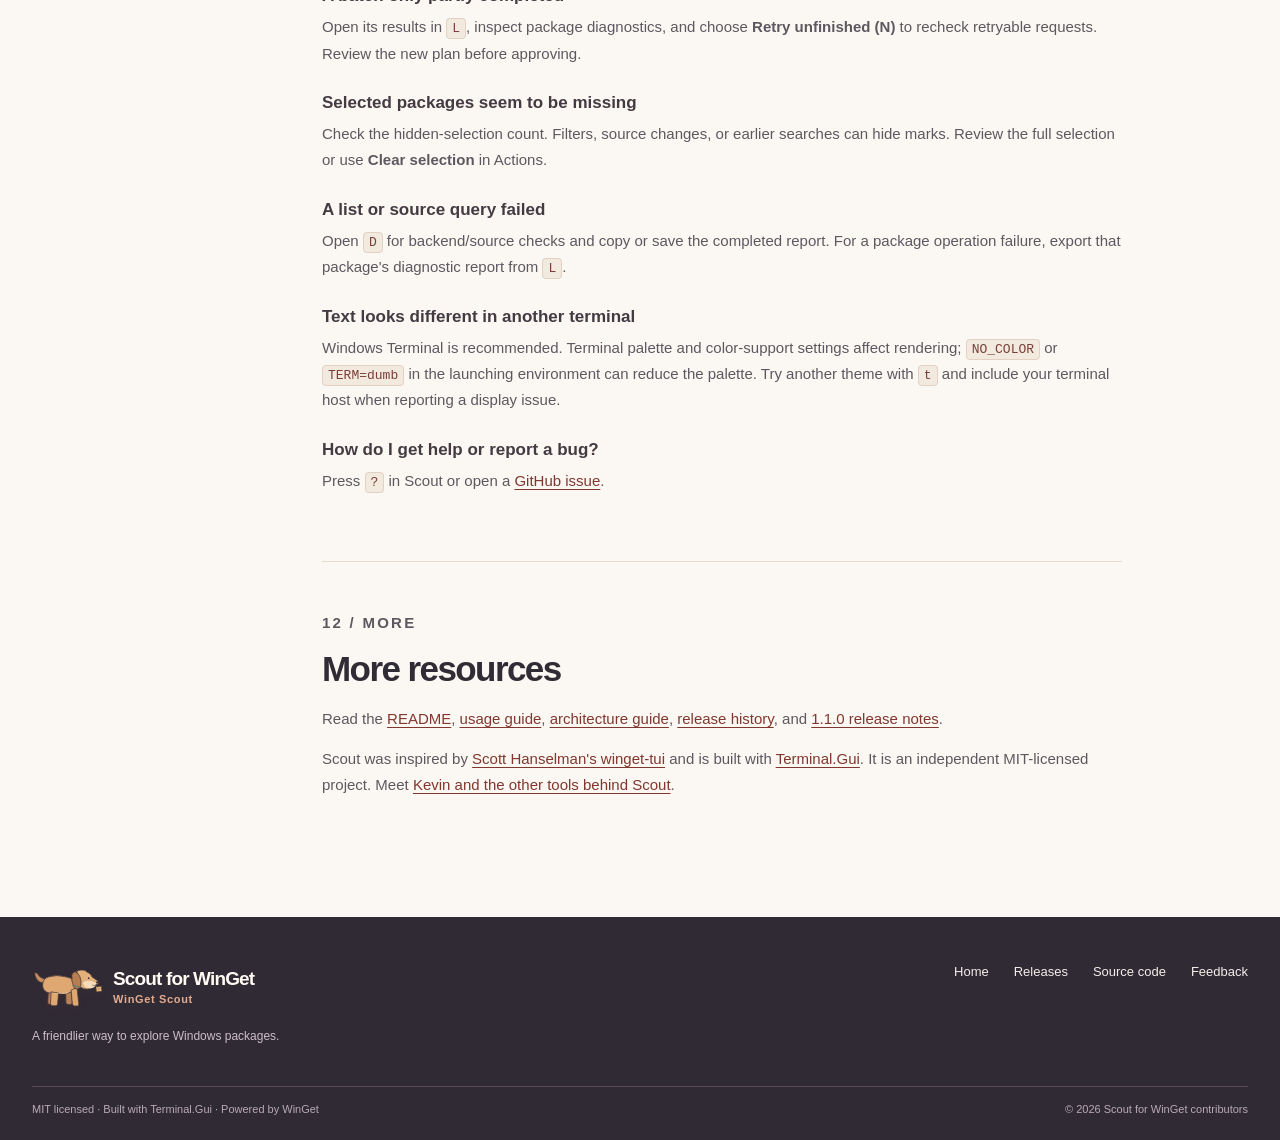
==== commit f6f7fef1: "Announce v1.1.0 and refresh verified package links" ====
--- a/site/docs.html
+++ b/site/docs.html
@@ -23,9 +23,8 @@
     <div class="wrap docs-layout">
       <aside class="docs-sidebar" aria-label="Documentation sections"><p>ON THIS PAGE</p><a href="#install">Install Scout</a><a href="#first-run">Daily workflow</a><a href="#batches">Batches and selections</a><a href="#runs">History and retries</a><a href="#diagnostics">Diagnostics and reports</a><a href="#advanced">Advanced installs</a><a href="#shortcuts">Keyboard shortcuts</a><a href="#themes">Themes</a><a href="#updates">Update checks</a><a href="#backends">Backends</a><a href="#troubleshooting">Troubleshooting</a><a href="#more">More resources</a></aside>
       <div class="docs-content">
-        <div class="callout" id="development"><strong>Development preview: current main.</strong> The latest download is still <a href="https://github.com/harder/wingetscout/releases/tag/v1.0.3">v1.0.3</a>. The batch controls, reviewed retries, diagnostic panels, and advanced-option improvements below are merged for the next release and require a <a href="https://github.com/harder/wingetscout#build-from-source">source build</a> for now. See <a href="https://github.com/harder/wingetscout/blob/main/docs/releases/1.1.0.md">everything added since v1.0.3</a>. Captures show this development version with sample packages.</div>
-        <section id="install"><p class="section-kicker">01 / INSTALL</p><h2>Install Scout</h2><div class="callout"><strong>Current release: 1.0.3.</strong> This maintenance update refreshes the terminal UI library and improves background updates and package-query diagnostics. <a href="https://github.com/harder/wingetscout/releases/tag/v1.0.3">Read the release notes</a>.</div><p>Scout runs on Windows 10 or 11 with WinGet available through App Installer. Windows Terminal is recommended. Choose the <strong>portable ZIP</strong> that matches your PC:</p><div class="download-grid"><a href="https://github.com/harder/wingetscout/releases/download/v1.0.3/wingetscout-1.0.3-win-x64.zip"><strong>Windows x64</strong><span>Intel or AMD · portable ZIP ↗</span></a><a href="https://github.com/harder/wingetscout/releases/download/v1.0.3/wingetscout-1.0.3-win-arm64.zip"><strong>Windows arm64</strong><span>ARM-based PCs · portable ZIP ↗</span></a></div><ol><li>Extract the complete ZIP to a folder you will keep, such as <code>%LOCALAPPDATA%\Programs\WinGetScout</code>.</li><li>Open Windows Terminal or PowerShell in that folder.</li><li>Run <code>.\wingetscout.exe</code>.</li></ol><div class="callout"><strong>Keep the files together.</strong> The ZIP includes companion files used by the WinGet COM backend. The standalone EXE download uses the WinGet CLI backend.</div><p>The community WinGet package ID is <code>Harder.WinGetScout</code>. Its <a href="https://github.com/microsoft/winget-pkgs/pull/451328">community submission is under review</a>. Once accepted and indexed, <code>winget install -e --id Harder.WinGetScout</code> will place the portable package in WinGet's managed directory and add its command to your user PATH. The package is not yet available in the community source.</p><p>Downloads are currently unsigned. Check the release's <code>SHA256SUMS</code> file before running a download. See the <a href="https://github.com/harder/wingetscout/blob/main/docs/signing-and-distribution.md">signing status and plan</a>.</p></section>
-        <section id="first-run"><p class="section-kicker">02 / DAILY WORKFLOW</p><h2>Find your way around</h2><p>Scout opens on Installed packages. Use the left and right arrow keys or <code>1</code>/<code>2</code>/<code>3</code> to switch between <strong>Search</strong>, <strong>Installed</strong>, and <strong>Upgrades</strong>. The package list and detail panel stay side by side, so you can compare results without retyping a package ID.</p><div class="docs-image"><img src="media/scout-amber-installed.png" width="1405" height="805" loading="lazy" alt="Current development build of Scout showing Installed packages, details, and the two-row footer in Amber with sample data"><span>Installed view · Amber theme · development preview · sample data</span></div><ol><li>Search for a package with <code>/</code> and move through the results. Publisher, source, versions, links, and description appear beside the list.</li><li>Press <code>i</code> to install the highlighted result, or mark several with <code>Space</code> and press <code>i</code> or <code>B</code> to review the entire selection.</li><li>In Upgrades, mark packages and press <code>u</code> or <code>U</code> to review a batch.</li><li>Approve the explicit <strong>Install (N)</strong> or <strong>Upgrade (N)</strong> button after checking the plan. Open <code>L</code> afterward for outcomes, diagnostics, and reviewed retries.</li></ol><p>Press <code>m</code> or <code>Shift+F10</code>, or right-click a row, for actions that match the tab, selection, backend, and pin state. Menus put the selected plan first and offer a separate highlighted-package action. Use <code>?</code> for help; arrow and page keys scroll it.</p><p>The <a href="media/scout-search-demo.gif">search demo</a> and <a href="media/scout-upgrades-demo.gif">batch-review demo</a> show the development UI with sample packages. Both cancel their plans without installing anything.</p></section>
+        <section id="install"><p class="section-kicker">01 / INSTALL</p><h2>Install Scout</h2><div class="callout"><strong>Current release: 1.1.0.</strong> Clearer batch actions and progress, reviewed retries, backend/source diagnostics, report exports, and clearer advanced options. <a href="https://github.com/harder/wingetscout/releases/tag/v1.1.0">Read the release notes</a>.</div><p>Scout runs on Windows 10 or 11 with WinGet available through App Installer. Windows Terminal is recommended. Choose the <strong>portable ZIP</strong> that matches your PC:</p><div class="download-grid"><a href="https://github.com/harder/wingetscout/releases/download/v1.1.0/wingetscout-1.1.0-win-x64.zip"><strong>Windows x64</strong><span>Intel or AMD · portable ZIP ↗</span></a><a href="https://github.com/harder/wingetscout/releases/download/v1.1.0/wingetscout-1.1.0-win-arm64.zip"><strong>Windows arm64</strong><span>ARM-based PCs · portable ZIP ↗</span></a></div><ol><li>Extract the complete ZIP to a folder you will keep, such as <code>%LOCALAPPDATA%\Programs\WinGetScout</code>.</li><li>Open Windows Terminal or PowerShell in that folder.</li><li>Run <code>.\wingetscout.exe</code>.</li></ol><div class="callout"><strong>Keep the files together.</strong> The ZIP includes companion files used by the WinGet COM backend. The standalone EXE download uses the WinGet CLI backend.</div><p>The community WinGet package ID is <code>Harder.WinGetScout</code>. Its <a href="https://github.com/microsoft/winget-pkgs/pull/451328">community submission is under review</a>. Once accepted and indexed, <code>winget install -e --id Harder.WinGetScout</code> will place the portable package in WinGet's managed directory and add its command to your user PATH. The package is not yet available in the community source.</p><p>Downloads are currently unsigned. Check the release's <code>SHA256SUMS</code> file before running a download. See the <a href="https://github.com/harder/wingetscout/blob/main/docs/signing-and-distribution.md">signing status and plan</a>.</p></section>
+        <section id="first-run"><p class="section-kicker">02 / DAILY WORKFLOW</p><h2>Find your way around</h2><p>Scout opens on Installed packages. Use the left and right arrow keys or <code>1</code>/<code>2</code>/<code>3</code> to switch between <strong>Search</strong>, <strong>Installed</strong>, and <strong>Upgrades</strong>. The package list and detail panel stay side by side, so you can compare results without retyping a package ID.</p><div class="docs-image"><img src="media/scout-amber-installed.png" width="1405" height="805" loading="lazy" alt="Scout 1.1.0 showing Installed packages, details, and the two-row footer in Amber with sample data"><span>Installed view · Amber theme · v1.1.0 · sample data</span></div><ol><li>Search for a package with <code>/</code> and move through the results. Publisher, source, versions, links, and description appear beside the list.</li><li>Press <code>i</code> to install the highlighted result, or mark several with <code>Space</code> and press <code>i</code> or <code>B</code> to review the entire selection.</li><li>In Upgrades, mark packages and press <code>u</code> or <code>U</code> to review a batch.</li><li>Approve the explicit <strong>Install (N)</strong> or <strong>Upgrade (N)</strong> button after checking the plan. Open <code>L</code> afterward for outcomes, diagnostics, and reviewed retries.</li></ol><p>Press <code>m</code> or <code>Shift+F10</code>, or right-click a row, for actions that match the tab, selection, backend, and pin state. Menus put the selected plan first and offer a separate highlighted-package action. Use <code>?</code> for help; arrow and page keys scroll it.</p><p>The <a href="media/scout-search-demo.gif">search demo</a> and <a href="media/scout-upgrades-demo.gif">batch-review demo</a> show the 1.1.0 UI with sample packages. Both cancel their plans without installing anything.</p></section>
         <section id="batches"><p class="section-kicker">03 / SELECT AND REVIEW</p><h2>Run a batch with a clear scope</h2><ol><li>Mark packages with <code>Space</code>. <code>a</code> toggles all visible rows.</li><li>Read the heading's visible/total and selected/hidden counts. Filtering, changing sources, or searching again can hide marks without clearing them.</li><li>Use <code>i</code>/<code>B</code> in Search or <code>u</code>/<code>U</code> in Upgrades. The review includes hidden selections, with visible packages in their current sort order first.</li><li>Inspect ready/skipped reasons. Enter or double-click opens Details; use Tab to reach <strong>Install (N)</strong> or <strong>Upgrade (N)</strong> and approve the ready packages.</li><li>Watch the dedicated status row for package position and backend progress. The list refreshes as soon as the batch finishes, while results are open. Successful packages are deselected; failed or cancelled ones stay marked.</li></ol><div class="callout"><strong>Marking and inspecting never approve a batch.</strong> Every selected plan and retry opens for review. An entry that cannot be resolved or safely checked is skipped with a reason.</div><p>Escape first cancels the current input or pending check/operation. Otherwise it clears all marks, including hidden packages; <strong>Clear selection</strong> in Actions does the same. Changing tabs or sources, refreshing, or cancelling a pending check discards it so a late response cannot open a stale review.</p><p>Compact tables prioritize names and versions. Full IDs and sources remain in Details; wider windows restore their columns. The title shows the active sort field and arrow even if that column is hidden. Sorting, theme changes, and pin filters keep the highlighted package when it remains visible.</p></section>
         <section id="runs"><p class="section-kicker">04 / OUTCOMES AND RETRIES</p><h2>Understand a run. Review what comes next.</h2><p>Press <code>L</code> for the 20 most recent operation runs. Open a run and choose <strong>Details</strong>, or press Enter on a package, for timing, source, versions, requested options, backend, CLI exit codes, and diagnostic output. Reports retain up to 16,384 characters of diagnostic output per package.</p><p><strong>Retry package</strong> uses the highlighted result. <strong>Retry unfinished (N)</strong> rechecks retryable failed, cancelled, and skipped requests, including packages not started in an interrupted batch. Successful packages are not repeated by Retry unfinished. Scout resolves each original ID/source and rechecks relevant installed state, versions, and pins before showing a fresh review.</p><div class="callout"><strong>Retries still need approval.</strong> Inspect ready/skipped reasons and requested options, then approve the review. Original outcomes remain in history. Pin changes and older entries without a recorded request have no retry action.</div></section>
         <section id="diagnostics"><p class="section-kicker">05 / DIAGNOSE AND SHARE</p><h2>Backend, source, and package reports</h2><p>Press <code>D</code>, or choose <strong>Backend and source diagnostics</strong> in Actions, to inspect the active backend/version, process architecture, capabilities, recorded COM fallback reason, source filter, and latest inventory-load error. The shortcut also works during a foreground workflow.</p><p>Read-only checks query each configured source for <code>Microsoft.PowerToys</code>. Empty successful queries are distinguished from failed queries or source discovery. <strong>Refresh</strong> repeats the checks; closing the panel cancels pending work.</p><p>Use <strong>Copy</strong>, <strong>Save text</strong>, or <strong>Save JSON</strong> for a completed backend report or a package's run diagnostic report. Choose a destination and confirm before replacing an existing file. Cancelling or failing a save preserves the original file; a clipboard failure leaves the viewer open so you can save instead. Arrow keys, PageUp/PageDown, Home/End, and scrollbars navigate reports.</p><div class="callout"><strong>Diagnostics do not change packages.</strong> A successful source query does not prove installation will succeed. Opening or closing reports does not cancel an operation or review already in progress.</div></section>
@@ -53,7 +52,7 @@
         <section id="updates"><p class="section-kicker">09 / STAY CURRENT</p><h2>Scheduled update checks</h2><p>On the Upgrades tab, press <code>C</code> to check now or set a daily local time. Scout creates a current-user Windows Task Scheduler task. The first successful check establishes a baseline; later checks can notify you about new or changed unpinned upgrades or a failed check.</p><div class="callout"><strong>Checks never install updates automatically.</strong> Turn off the schedule in the same dialog to remove its task. Keep the extracted folder at the same path so the task can find Scout.</div><p>Scout keeps package sets, recent runs, update-check results, and schedule settings under <code>%LOCALAPPDATA%\WinGetScout</code>. Mock sessions use its <code>Mock</code> subfolder, support manual checks, and cannot register, change, or remove daily tasks.</p></section>
         <section id="backends"><p class="section-kicker">10 / UNDER THE HOOD</p><h2>Backends and capabilities</h2><p>The complete portable ZIP uses the structured WinGet COM API where it can activate. If COM is unavailable, Scout falls back to the <code>winget</code> CLI and shows the active backend in its header. The standalone EXE download uses the CLI because it lacks the COM companion files.</p><p>Both backends support core search, install, upgrade, uninstall, pins, saved sets, history, and scheduled checks. COM can provide richer details, installer previews, version lists, live progress, and supported verify or repair actions. Some information depends on what the active backend exposes.</p><p>Native ARM64 COM installs have an unresolved <a href="https://github.com/harder/wingetscout/blob/main/docs/architecture.md#known-com-limitations">known limitation</a>. Use <code>wingetscout.exe --cli</code> for affected operations. Architecture overrides are checked against read-only previews, which do not validate an actual install.</p></section>
         <section id="troubleshooting"><p class="section-kicker">11 / HELP</p><h2>Troubleshooting</h2><div class="faq"><h3>WinGet is missing</h3><p>Run <code>winget --version</code>. If the command is unavailable, install or update Microsoft App Installer, then open a new terminal.</p><h3>Windows warns about an unsigned download</h3><p>Confirm the file came from the project's GitHub Release and compare its SHA-256 hash with the matching <code>SHA256SUMS</code> file. See the signing guide for the current status.</p><h3>COM is unavailable</h3><p>Make sure you extracted the whole ZIP, then check the active backend shown in Scout. CLI fallback still supports the core workflows. See <a href="https://github.com/harder/wingetscout#backends-and-capabilities">backend and activation details</a>.</p><h3>A batch only partly completed</h3><p>Open its results in <code>L</code>, inspect package diagnostics, and choose <strong>Retry unfinished (N)</strong> to recheck retryable requests. Review the new plan before approving.</p><h3>Selected packages seem to be missing</h3><p>Check the hidden-selection count. Filters, source changes, or earlier searches can hide marks. Review the full selection or use <strong>Clear selection</strong> in Actions.</p><h3>A list or source query failed</h3><p>Open <code>D</code> for backend/source checks and copy or save the completed report. For a package operation failure, export that package's diagnostic report from <code>L</code>.</p><h3>Text looks different in another terminal</h3><p>Windows Terminal is recommended. Terminal palette and color-support settings affect rendering; <code>NO_COLOR</code> or <code>TERM=dumb</code> in the launching environment can reduce the palette. Try another theme with <code>t</code> and include your terminal host when reporting a display issue.</p><h3>How do I get help or report a bug?</h3><p>Press <code>?</code> in Scout or open a <a href="https://github.com/harder/wingetscout/issues">GitHub issue</a>.</p></div></section>
-        <section id="more"><p class="section-kicker">12 / MORE</p><h2>More resources</h2><p>Read the <a href="https://github.com/harder/wingetscout#readme">README</a>, <a href="https://github.com/harder/wingetscout/blob/main/docs/usage.md">usage guide</a>, <a href="https://github.com/harder/wingetscout/blob/main/docs/architecture.md">architecture guide</a>, and <a href="https://github.com/harder/wingetscout/releases">release notes</a>, and <a href="https://github.com/harder/wingetscout/blob/main/docs/releases/1.1.0.md">changes since v1.0.3</a>.</p><p>Scout was inspired by <a href="https://github.com/shanselman/winget-tui">Scott Hanselman's winget-tui</a> and is built with <a href="https://github.com/tui-cs/Terminal.Gui">Terminal.Gui</a>. It is an independent MIT-licensed project. Meet <a href="./#maker">Kevin and the other tools behind Scout</a>.</p></section>
+        <section id="more"><p class="section-kicker">12 / MORE</p><h2>More resources</h2><p>Read the <a href="https://github.com/harder/wingetscout#readme">README</a>, <a href="https://github.com/harder/wingetscout/blob/main/docs/usage.md">usage guide</a>, <a href="https://github.com/harder/wingetscout/blob/main/docs/architecture.md">architecture guide</a>, <a href="https://github.com/harder/wingetscout/releases">release history</a>, and <a href="https://github.com/harder/wingetscout/blob/main/docs/releases/1.1.0.md">1.1.0 release notes</a>.</p><p>Scout was inspired by <a href="https://github.com/shanselman/winget-tui">Scott Hanselman's winget-tui</a> and is built with <a href="https://github.com/tui-cs/Terminal.Gui">Terminal.Gui</a>. It is an independent MIT-licensed project. Meet <a href="./#maker">Kevin and the other tools behind Scout</a>.</p></section>
       </div>
     </div>
   </main>
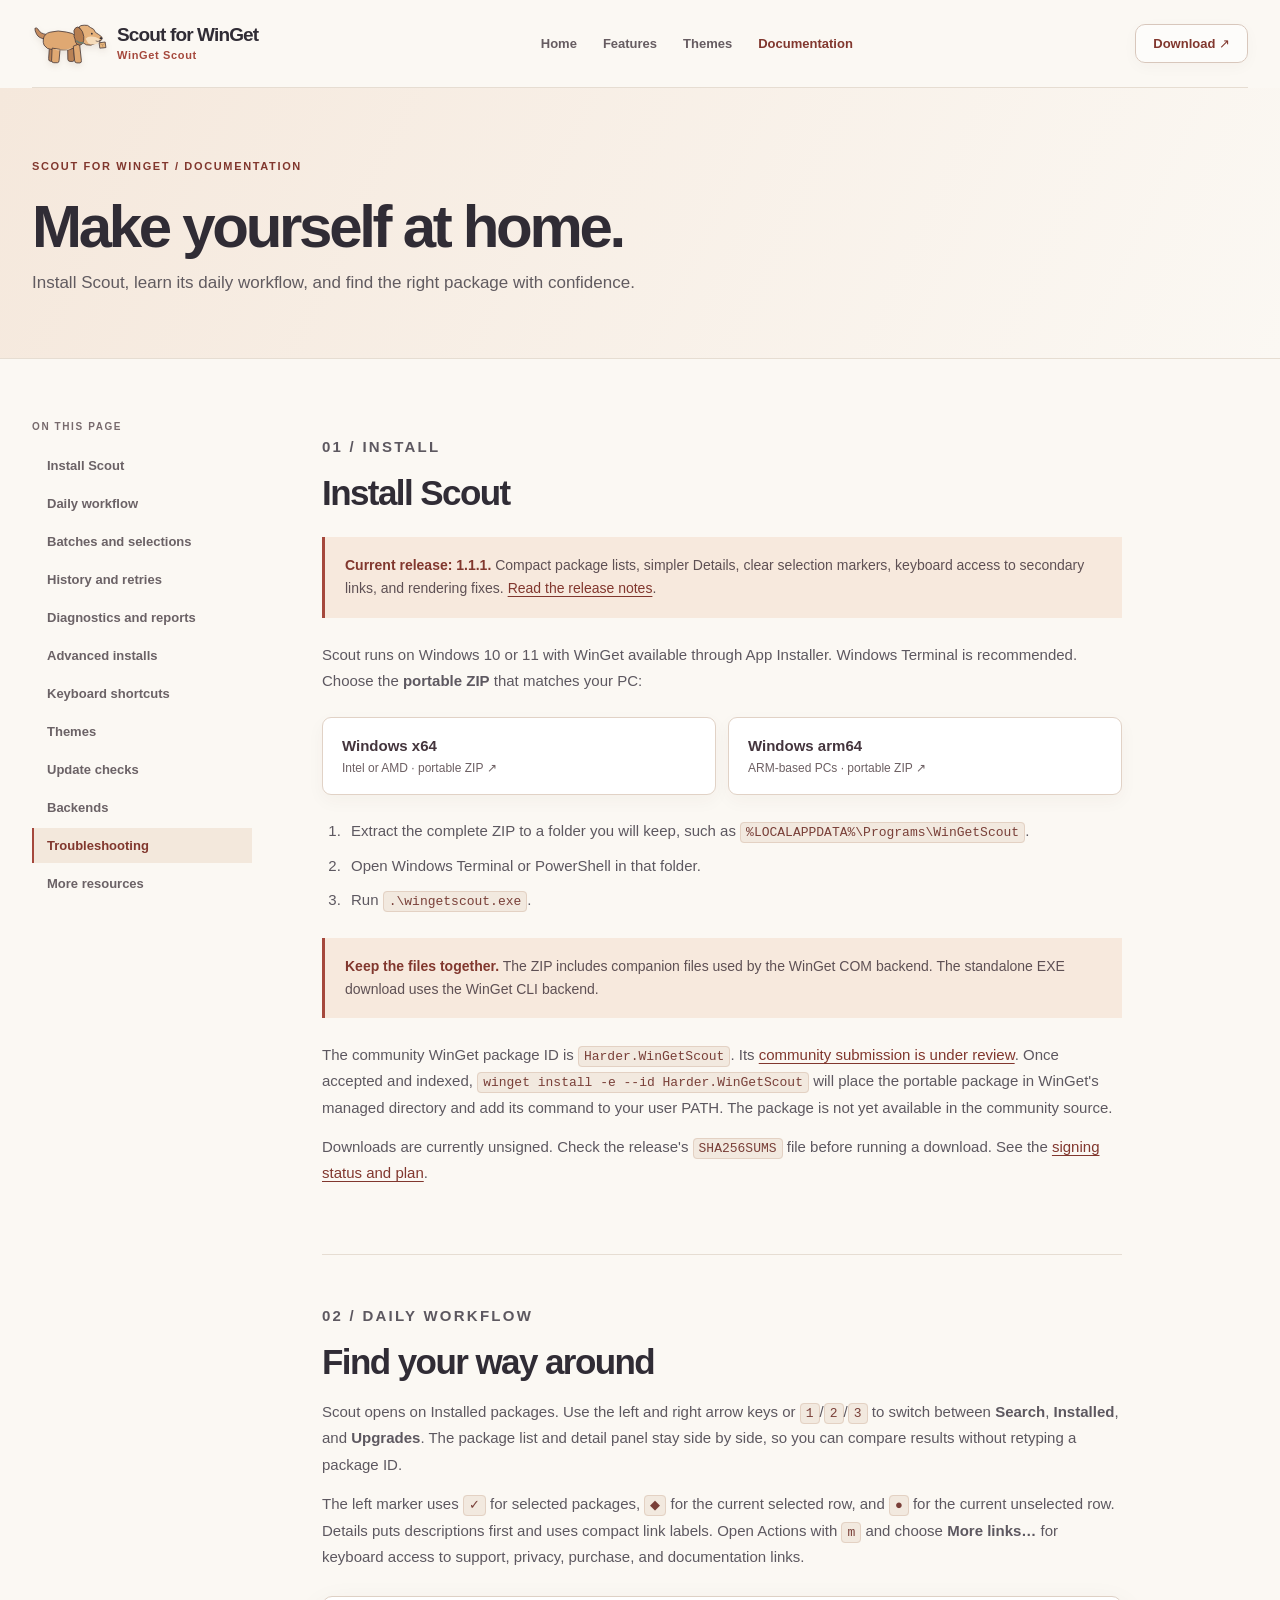
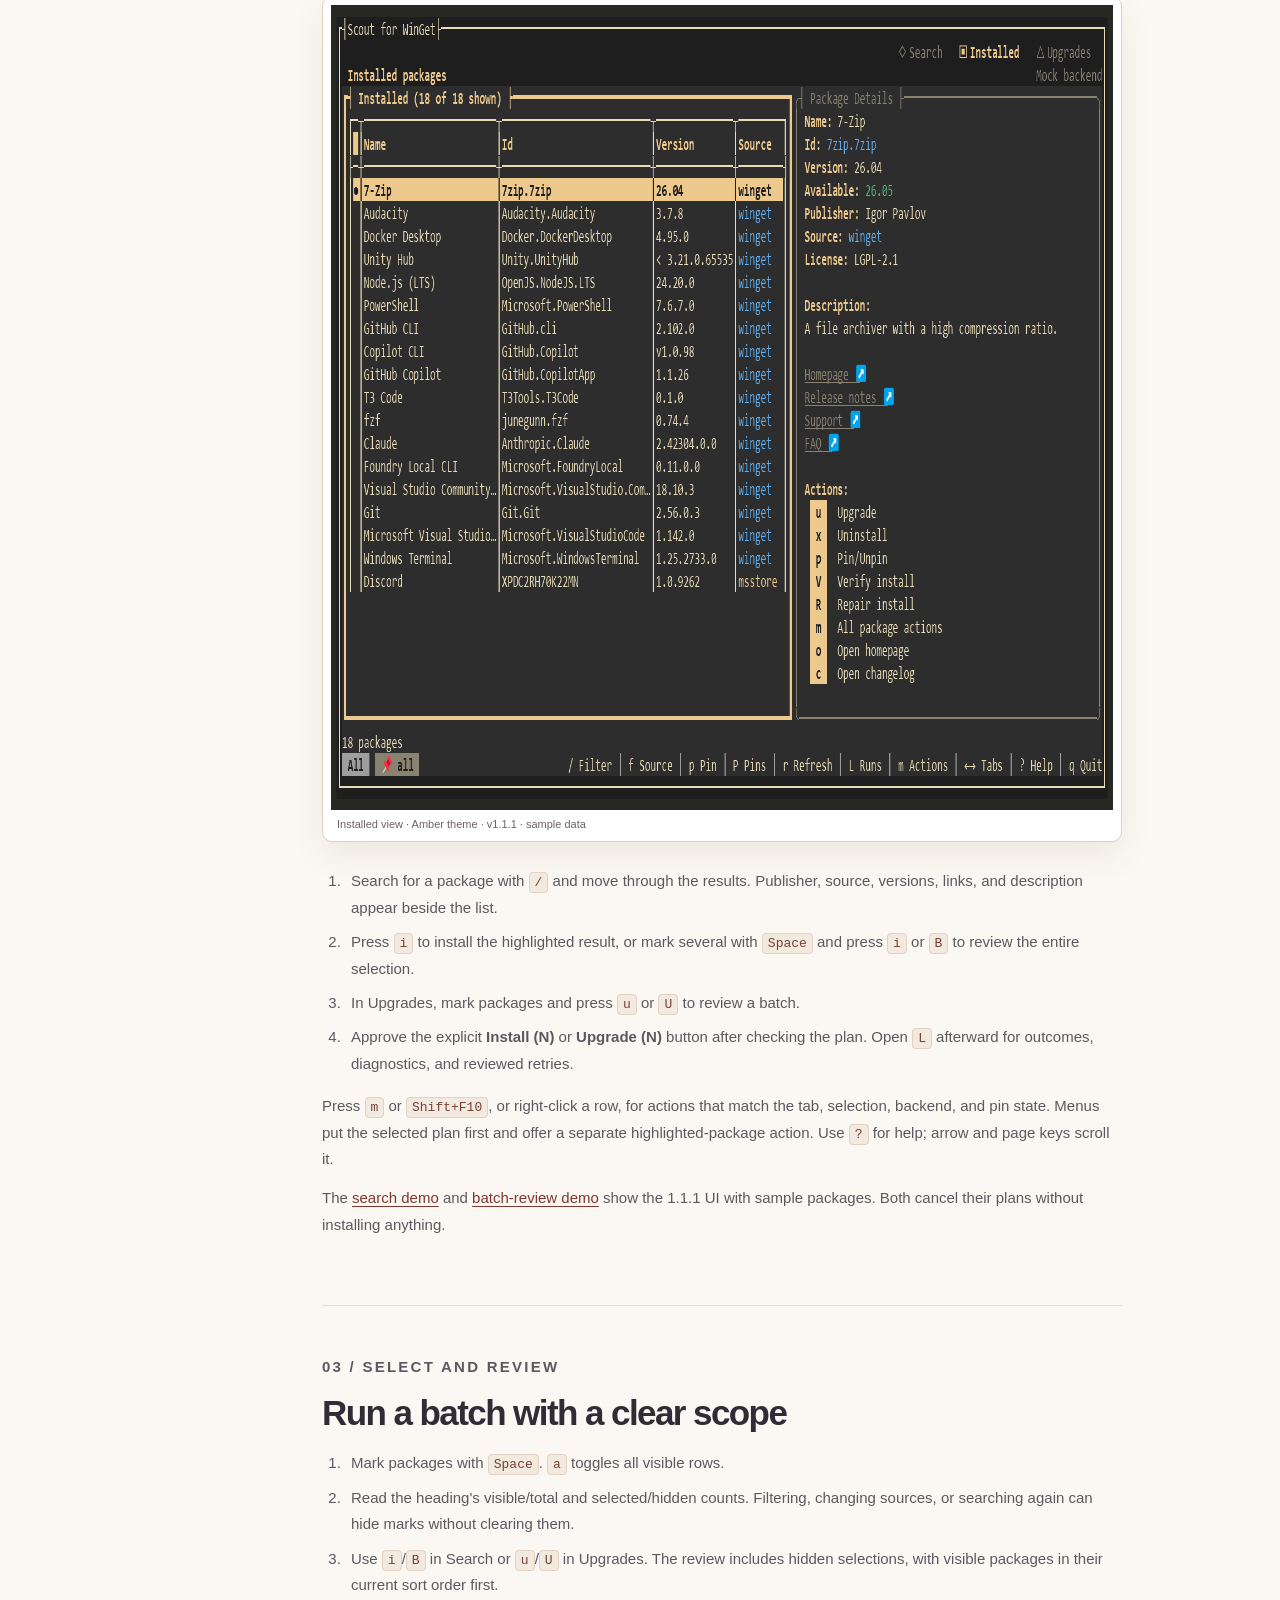
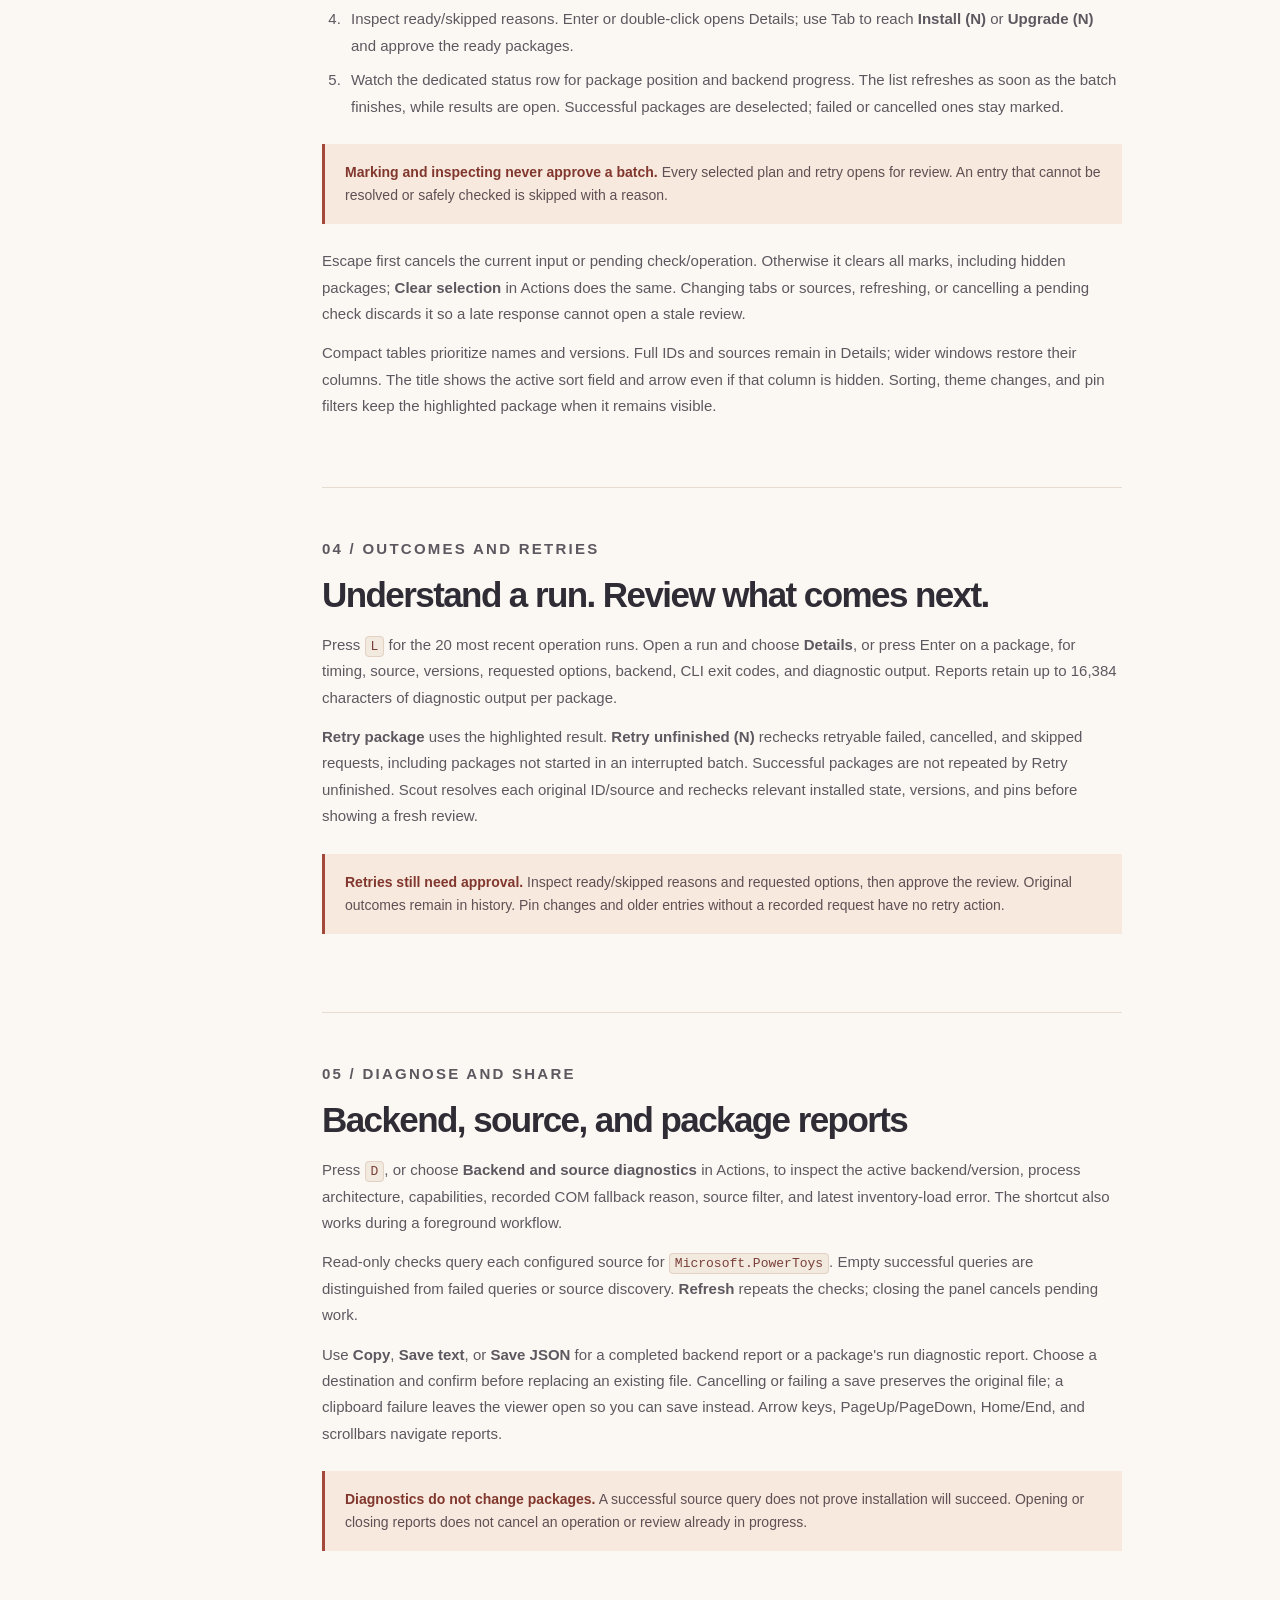
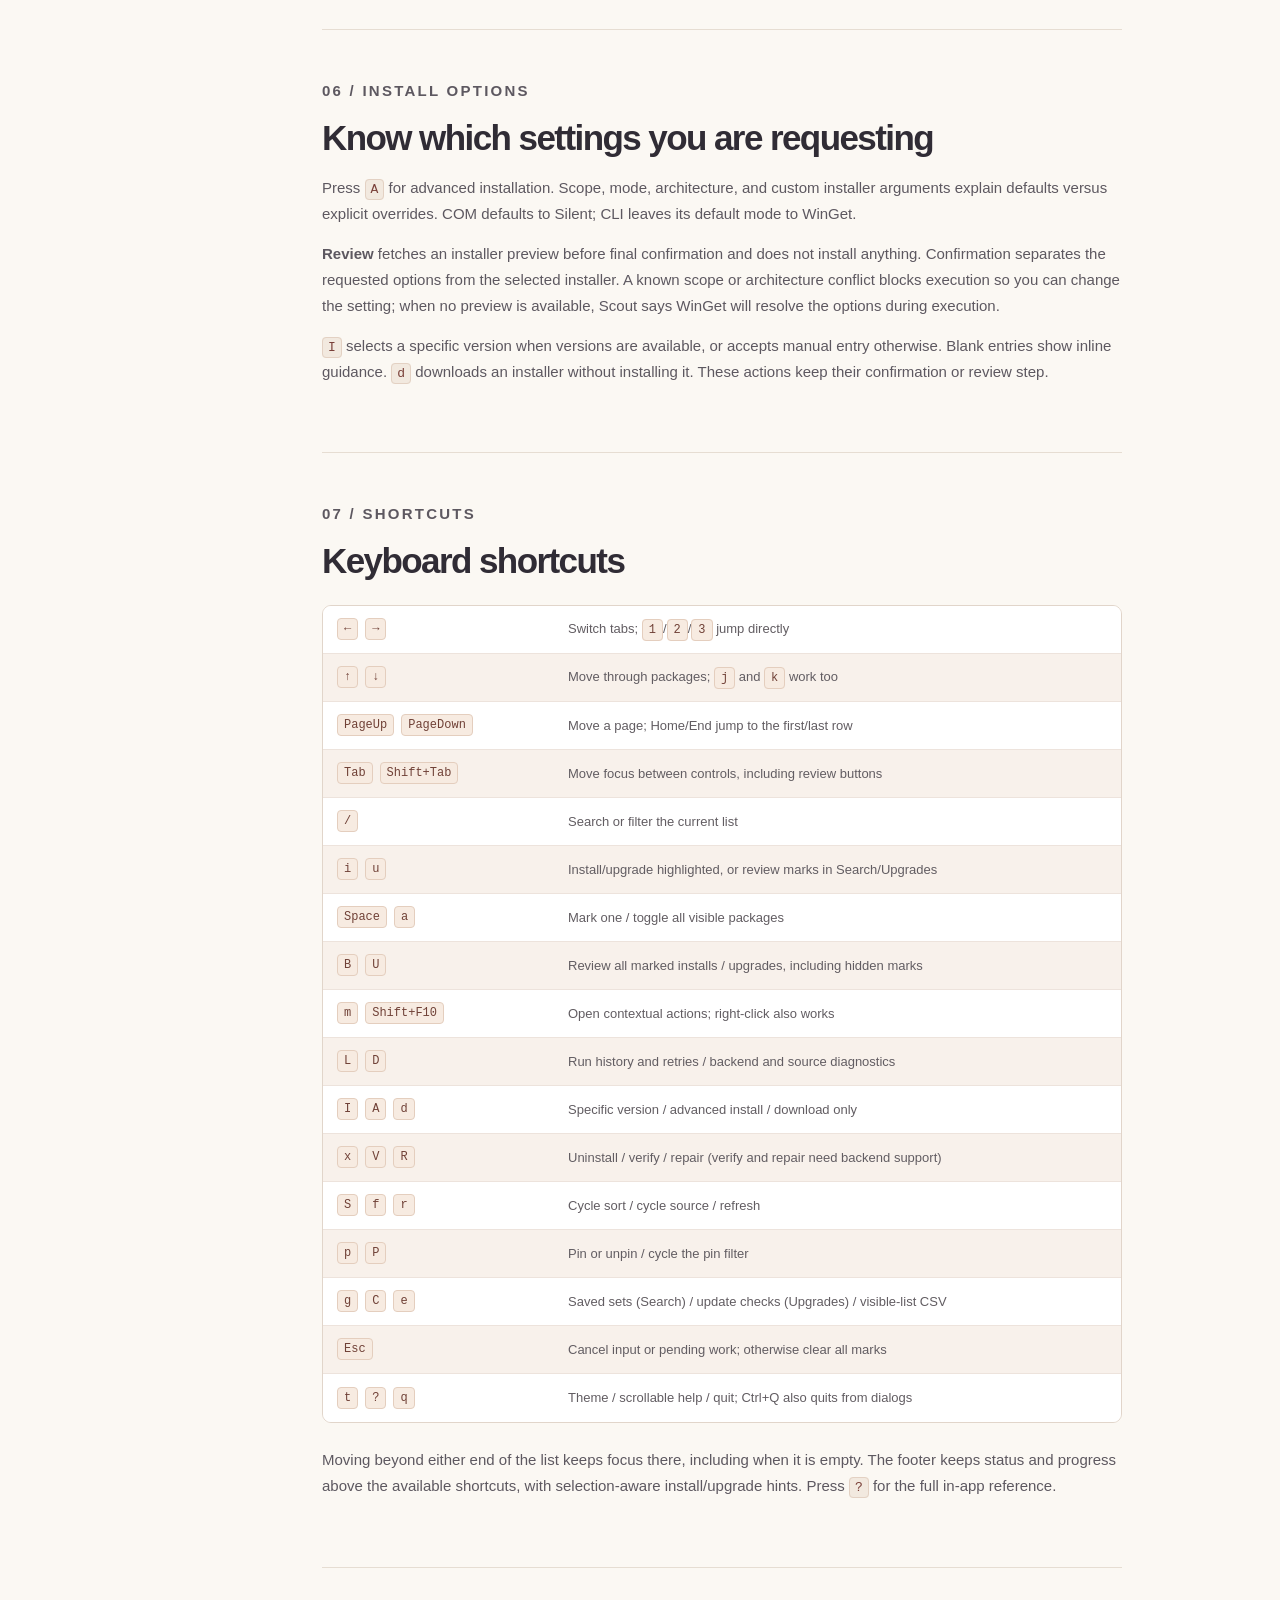
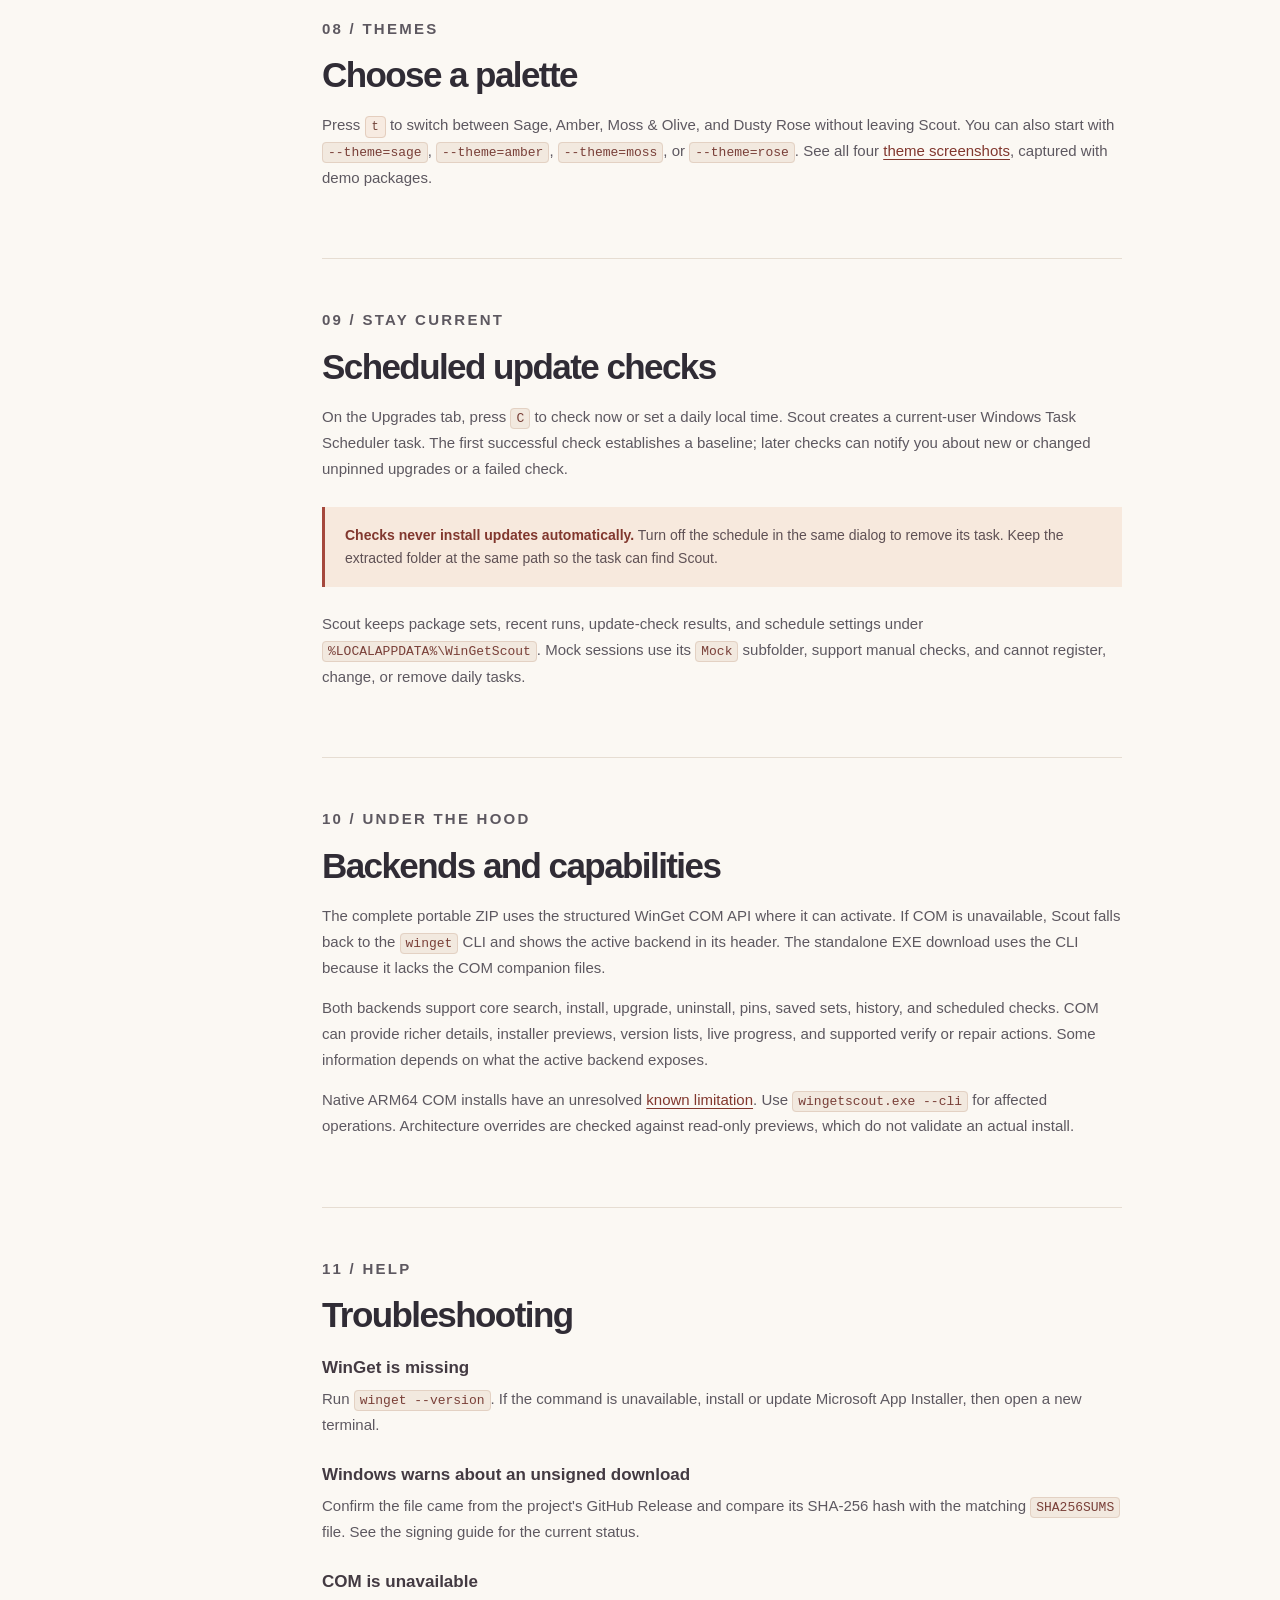
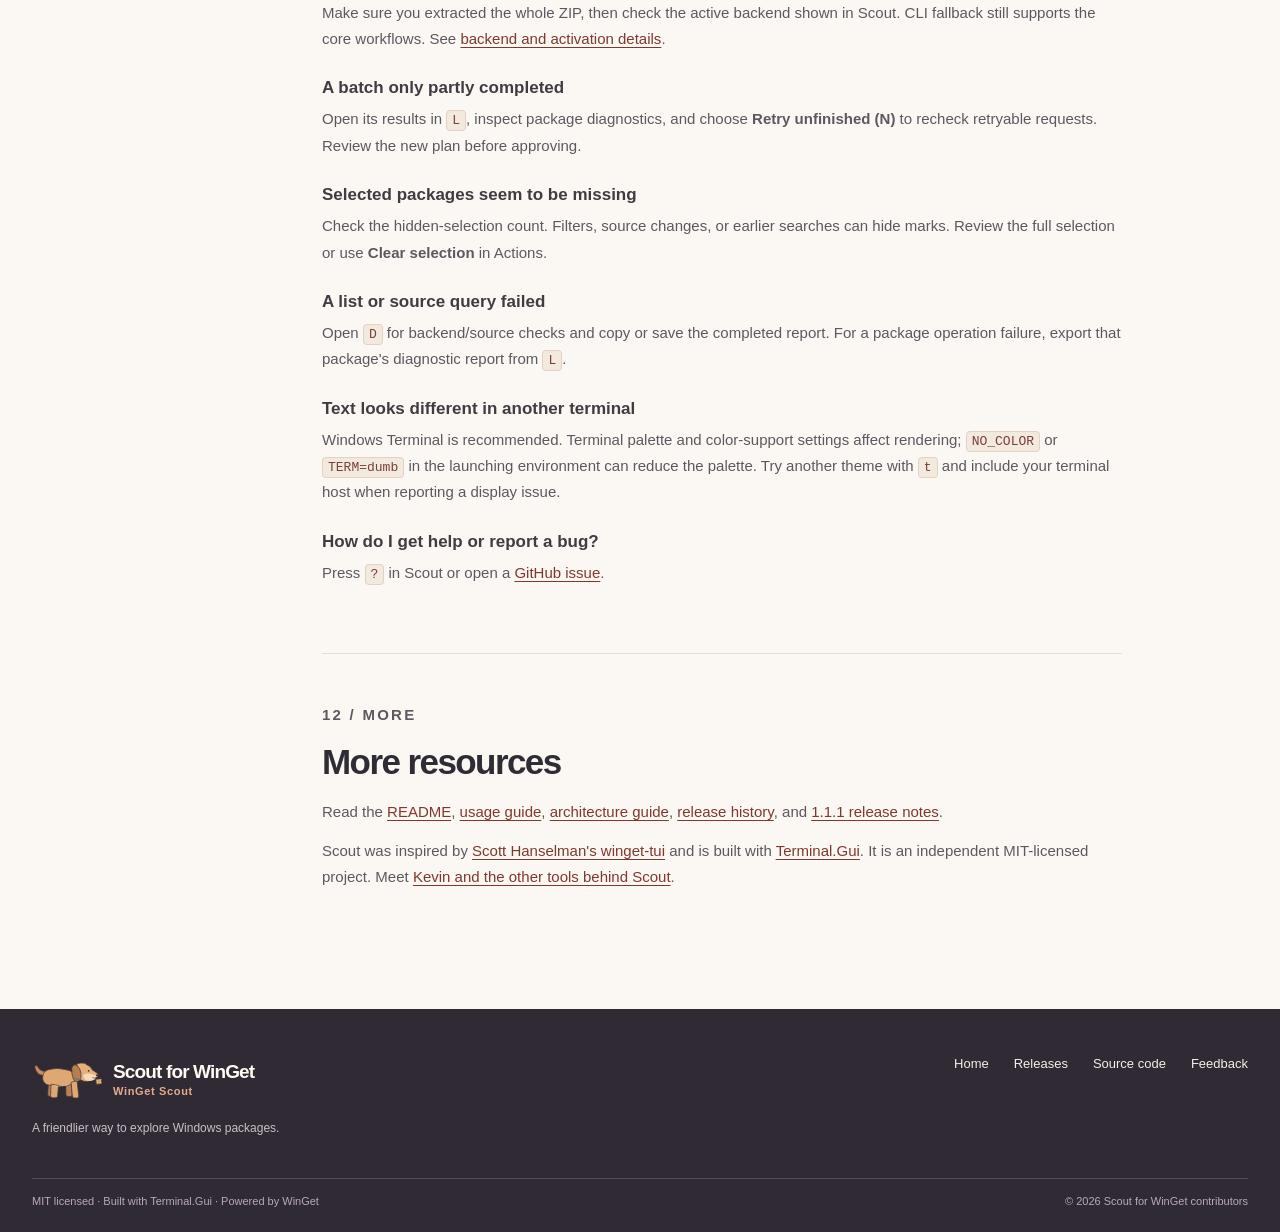
==== commit 820c0596: "Prepare 1.1.1 release and refresh realistic mock captures" ====
--- a/site/docs.html
+++ b/site/docs.html
@@ -23,8 +23,8 @@
     <div class="wrap docs-layout">
       <aside class="docs-sidebar" aria-label="Documentation sections"><p>ON THIS PAGE</p><a href="#install">Install Scout</a><a href="#first-run">Daily workflow</a><a href="#batches">Batches and selections</a><a href="#runs">History and retries</a><a href="#diagnostics">Diagnostics and reports</a><a href="#advanced">Advanced installs</a><a href="#shortcuts">Keyboard shortcuts</a><a href="#themes">Themes</a><a href="#updates">Update checks</a><a href="#backends">Backends</a><a href="#troubleshooting">Troubleshooting</a><a href="#more">More resources</a></aside>
       <div class="docs-content">
-        <section id="install"><p class="section-kicker">01 / INSTALL</p><h2>Install Scout</h2><div class="callout"><strong>Current release: 1.1.0.</strong> Clearer batch actions and progress, reviewed retries, backend/source diagnostics, report exports, and clearer advanced options. <a href="https://github.com/harder/wingetscout/releases/tag/v1.1.0">Read the release notes</a>.</div><p>Scout runs on Windows 10 or 11 with WinGet available through App Installer. Windows Terminal is recommended. Choose the <strong>portable ZIP</strong> that matches your PC:</p><div class="download-grid"><a href="https://github.com/harder/wingetscout/releases/download/v1.1.0/wingetscout-1.1.0-win-x64.zip"><strong>Windows x64</strong><span>Intel or AMD · portable ZIP ↗</span></a><a href="https://github.com/harder/wingetscout/releases/download/v1.1.0/wingetscout-1.1.0-win-arm64.zip"><strong>Windows arm64</strong><span>ARM-based PCs · portable ZIP ↗</span></a></div><ol><li>Extract the complete ZIP to a folder you will keep, such as <code>%LOCALAPPDATA%\Programs\WinGetScout</code>.</li><li>Open Windows Terminal or PowerShell in that folder.</li><li>Run <code>.\wingetscout.exe</code>.</li></ol><div class="callout"><strong>Keep the files together.</strong> The ZIP includes companion files used by the WinGet COM backend. The standalone EXE download uses the WinGet CLI backend.</div><p>The community WinGet package ID is <code>Harder.WinGetScout</code>. Its <a href="https://github.com/microsoft/winget-pkgs/pull/451328">community submission is under review</a>. Once accepted and indexed, <code>winget install -e --id Harder.WinGetScout</code> will place the portable package in WinGet's managed directory and add its command to your user PATH. The package is not yet available in the community source.</p><p>Downloads are currently unsigned. Check the release's <code>SHA256SUMS</code> file before running a download. See the <a href="https://github.com/harder/wingetscout/blob/main/docs/signing-and-distribution.md">signing status and plan</a>.</p></section>
-        <section id="first-run"><p class="section-kicker">02 / DAILY WORKFLOW</p><h2>Find your way around</h2><p>Scout opens on Installed packages. Use the left and right arrow keys or <code>1</code>/<code>2</code>/<code>3</code> to switch between <strong>Search</strong>, <strong>Installed</strong>, and <strong>Upgrades</strong>. The package list and detail panel stay side by side, so you can compare results without retyping a package ID.</p><div class="docs-image"><img src="media/scout-amber-installed.png" width="1405" height="805" loading="lazy" alt="Scout 1.1.0 showing Installed packages, details, and the two-row footer in Amber with sample data"><span>Installed view · Amber theme · v1.1.0 · sample data</span></div><ol><li>Search for a package with <code>/</code> and move through the results. Publisher, source, versions, links, and description appear beside the list.</li><li>Press <code>i</code> to install the highlighted result, or mark several with <code>Space</code> and press <code>i</code> or <code>B</code> to review the entire selection.</li><li>In Upgrades, mark packages and press <code>u</code> or <code>U</code> to review a batch.</li><li>Approve the explicit <strong>Install (N)</strong> or <strong>Upgrade (N)</strong> button after checking the plan. Open <code>L</code> afterward for outcomes, diagnostics, and reviewed retries.</li></ol><p>Press <code>m</code> or <code>Shift+F10</code>, or right-click a row, for actions that match the tab, selection, backend, and pin state. Menus put the selected plan first and offer a separate highlighted-package action. Use <code>?</code> for help; arrow and page keys scroll it.</p><p>The <a href="media/scout-search-demo.gif">search demo</a> and <a href="media/scout-upgrades-demo.gif">batch-review demo</a> show the 1.1.0 UI with sample packages. Both cancel their plans without installing anything.</p></section>
+        <section id="install"><p class="section-kicker">01 / INSTALL</p><h2>Install Scout</h2><div class="callout"><strong>Current release: 1.1.1.</strong> Compact package lists, simpler Details, clear selection markers, keyboard access to secondary links, and rendering fixes. <a href="https://github.com/harder/wingetscout/releases/tag/v1.1.1">Read the release notes</a>.</div><p>Scout runs on Windows 10 or 11 with WinGet available through App Installer. Windows Terminal is recommended. Choose the <strong>portable ZIP</strong> that matches your PC:</p><div class="download-grid"><a href="https://github.com/harder/wingetscout/releases/download/v1.1.1/wingetscout-1.1.1-win-x64.zip"><strong>Windows x64</strong><span>Intel or AMD · portable ZIP ↗</span></a><a href="https://github.com/harder/wingetscout/releases/download/v1.1.1/wingetscout-1.1.1-win-arm64.zip"><strong>Windows arm64</strong><span>ARM-based PCs · portable ZIP ↗</span></a></div><ol><li>Extract the complete ZIP to a folder you will keep, such as <code>%LOCALAPPDATA%\Programs\WinGetScout</code>.</li><li>Open Windows Terminal or PowerShell in that folder.</li><li>Run <code>.\wingetscout.exe</code>.</li></ol><div class="callout"><strong>Keep the files together.</strong> The ZIP includes companion files used by the WinGet COM backend. The standalone EXE download uses the WinGet CLI backend.</div><p>The community WinGet package ID is <code>Harder.WinGetScout</code>. Its <a href="https://github.com/microsoft/winget-pkgs/pull/451328">community submission is under review</a>. Once accepted and indexed, <code>winget install -e --id Harder.WinGetScout</code> will place the portable package in WinGet's managed directory and add its command to your user PATH. The package is not yet available in the community source.</p><p>Downloads are currently unsigned. Check the release's <code>SHA256SUMS</code> file before running a download. See the <a href="https://github.com/harder/wingetscout/blob/main/docs/signing-and-distribution.md">signing status and plan</a>.</p></section>
+        <section id="first-run"><p class="section-kicker">02 / DAILY WORKFLOW</p><h2>Find your way around</h2><p>Scout opens on Installed packages. Use the left and right arrow keys or <code>1</code>/<code>2</code>/<code>3</code> to switch between <strong>Search</strong>, <strong>Installed</strong>, and <strong>Upgrades</strong>. The package list and detail panel stay side by side, so you can compare results without retyping a package ID.</p><p>The left marker uses <code>✓</code> for selected packages, <code>◆</code> for the current selected row, and <code>●</code> for the current unselected row. Details puts descriptions first and uses compact link labels. Open Actions with <code>m</code> and choose <strong>More links…</strong> for keyboard access to support, privacy, purchase, and documentation links.</p><div class="docs-image"><img src="media/scout-amber-installed.png" width="1405" height="805" loading="lazy" alt="Scout 1.1.1 showing Installed packages, details, and the two-row footer in Amber with sample data"><span>Installed view · Amber theme · v1.1.1 · sample data</span></div><ol><li>Search for a package with <code>/</code> and move through the results. Publisher, source, versions, links, and description appear beside the list.</li><li>Press <code>i</code> to install the highlighted result, or mark several with <code>Space</code> and press <code>i</code> or <code>B</code> to review the entire selection.</li><li>In Upgrades, mark packages and press <code>u</code> or <code>U</code> to review a batch.</li><li>Approve the explicit <strong>Install (N)</strong> or <strong>Upgrade (N)</strong> button after checking the plan. Open <code>L</code> afterward for outcomes, diagnostics, and reviewed retries.</li></ol><p>Press <code>m</code> or <code>Shift+F10</code>, or right-click a row, for actions that match the tab, selection, backend, and pin state. Menus put the selected plan first and offer a separate highlighted-package action. Use <code>?</code> for help; arrow and page keys scroll it.</p><p>The <a href="media/scout-search-demo.gif">search demo</a> and <a href="media/scout-upgrades-demo.gif">batch-review demo</a> show the 1.1.1 UI with sample packages. Both cancel their plans without installing anything.</p></section>
         <section id="batches"><p class="section-kicker">03 / SELECT AND REVIEW</p><h2>Run a batch with a clear scope</h2><ol><li>Mark packages with <code>Space</code>. <code>a</code> toggles all visible rows.</li><li>Read the heading's visible/total and selected/hidden counts. Filtering, changing sources, or searching again can hide marks without clearing them.</li><li>Use <code>i</code>/<code>B</code> in Search or <code>u</code>/<code>U</code> in Upgrades. The review includes hidden selections, with visible packages in their current sort order first.</li><li>Inspect ready/skipped reasons. Enter or double-click opens Details; use Tab to reach <strong>Install (N)</strong> or <strong>Upgrade (N)</strong> and approve the ready packages.</li><li>Watch the dedicated status row for package position and backend progress. The list refreshes as soon as the batch finishes, while results are open. Successful packages are deselected; failed or cancelled ones stay marked.</li></ol><div class="callout"><strong>Marking and inspecting never approve a batch.</strong> Every selected plan and retry opens for review. An entry that cannot be resolved or safely checked is skipped with a reason.</div><p>Escape first cancels the current input or pending check/operation. Otherwise it clears all marks, including hidden packages; <strong>Clear selection</strong> in Actions does the same. Changing tabs or sources, refreshing, or cancelling a pending check discards it so a late response cannot open a stale review.</p><p>Compact tables prioritize names and versions. Full IDs and sources remain in Details; wider windows restore their columns. The title shows the active sort field and arrow even if that column is hidden. Sorting, theme changes, and pin filters keep the highlighted package when it remains visible.</p></section>
         <section id="runs"><p class="section-kicker">04 / OUTCOMES AND RETRIES</p><h2>Understand a run. Review what comes next.</h2><p>Press <code>L</code> for the 20 most recent operation runs. Open a run and choose <strong>Details</strong>, or press Enter on a package, for timing, source, versions, requested options, backend, CLI exit codes, and diagnostic output. Reports retain up to 16,384 characters of diagnostic output per package.</p><p><strong>Retry package</strong> uses the highlighted result. <strong>Retry unfinished (N)</strong> rechecks retryable failed, cancelled, and skipped requests, including packages not started in an interrupted batch. Successful packages are not repeated by Retry unfinished. Scout resolves each original ID/source and rechecks relevant installed state, versions, and pins before showing a fresh review.</p><div class="callout"><strong>Retries still need approval.</strong> Inspect ready/skipped reasons and requested options, then approve the review. Original outcomes remain in history. Pin changes and older entries without a recorded request have no retry action.</div></section>
         <section id="diagnostics"><p class="section-kicker">05 / DIAGNOSE AND SHARE</p><h2>Backend, source, and package reports</h2><p>Press <code>D</code>, or choose <strong>Backend and source diagnostics</strong> in Actions, to inspect the active backend/version, process architecture, capabilities, recorded COM fallback reason, source filter, and latest inventory-load error. The shortcut also works during a foreground workflow.</p><p>Read-only checks query each configured source for <code>Microsoft.PowerToys</code>. Empty successful queries are distinguished from failed queries or source discovery. <strong>Refresh</strong> repeats the checks; closing the panel cancels pending work.</p><p>Use <strong>Copy</strong>, <strong>Save text</strong>, or <strong>Save JSON</strong> for a completed backend report or a package's run diagnostic report. Choose a destination and confirm before replacing an existing file. Cancelling or failing a save preserves the original file; a clipboard failure leaves the viewer open so you can save instead. Arrow keys, PageUp/PageDown, Home/End, and scrollbars navigate reports.</p><div class="callout"><strong>Diagnostics do not change packages.</strong> A successful source query does not prove installation will succeed. Opening or closing reports does not cancel an operation or review already in progress.</div></section>
@@ -52,7 +52,7 @@
         <section id="updates"><p class="section-kicker">09 / STAY CURRENT</p><h2>Scheduled update checks</h2><p>On the Upgrades tab, press <code>C</code> to check now or set a daily local time. Scout creates a current-user Windows Task Scheduler task. The first successful check establishes a baseline; later checks can notify you about new or changed unpinned upgrades or a failed check.</p><div class="callout"><strong>Checks never install updates automatically.</strong> Turn off the schedule in the same dialog to remove its task. Keep the extracted folder at the same path so the task can find Scout.</div><p>Scout keeps package sets, recent runs, update-check results, and schedule settings under <code>%LOCALAPPDATA%\WinGetScout</code>. Mock sessions use its <code>Mock</code> subfolder, support manual checks, and cannot register, change, or remove daily tasks.</p></section>
         <section id="backends"><p class="section-kicker">10 / UNDER THE HOOD</p><h2>Backends and capabilities</h2><p>The complete portable ZIP uses the structured WinGet COM API where it can activate. If COM is unavailable, Scout falls back to the <code>winget</code> CLI and shows the active backend in its header. The standalone EXE download uses the CLI because it lacks the COM companion files.</p><p>Both backends support core search, install, upgrade, uninstall, pins, saved sets, history, and scheduled checks. COM can provide richer details, installer previews, version lists, live progress, and supported verify or repair actions. Some information depends on what the active backend exposes.</p><p>Native ARM64 COM installs have an unresolved <a href="https://github.com/harder/wingetscout/blob/main/docs/architecture.md#known-com-limitations">known limitation</a>. Use <code>wingetscout.exe --cli</code> for affected operations. Architecture overrides are checked against read-only previews, which do not validate an actual install.</p></section>
         <section id="troubleshooting"><p class="section-kicker">11 / HELP</p><h2>Troubleshooting</h2><div class="faq"><h3>WinGet is missing</h3><p>Run <code>winget --version</code>. If the command is unavailable, install or update Microsoft App Installer, then open a new terminal.</p><h3>Windows warns about an unsigned download</h3><p>Confirm the file came from the project's GitHub Release and compare its SHA-256 hash with the matching <code>SHA256SUMS</code> file. See the signing guide for the current status.</p><h3>COM is unavailable</h3><p>Make sure you extracted the whole ZIP, then check the active backend shown in Scout. CLI fallback still supports the core workflows. See <a href="https://github.com/harder/wingetscout#backends-and-capabilities">backend and activation details</a>.</p><h3>A batch only partly completed</h3><p>Open its results in <code>L</code>, inspect package diagnostics, and choose <strong>Retry unfinished (N)</strong> to recheck retryable requests. Review the new plan before approving.</p><h3>Selected packages seem to be missing</h3><p>Check the hidden-selection count. Filters, source changes, or earlier searches can hide marks. Review the full selection or use <strong>Clear selection</strong> in Actions.</p><h3>A list or source query failed</h3><p>Open <code>D</code> for backend/source checks and copy or save the completed report. For a package operation failure, export that package's diagnostic report from <code>L</code>.</p><h3>Text looks different in another terminal</h3><p>Windows Terminal is recommended. Terminal palette and color-support settings affect rendering; <code>NO_COLOR</code> or <code>TERM=dumb</code> in the launching environment can reduce the palette. Try another theme with <code>t</code> and include your terminal host when reporting a display issue.</p><h3>How do I get help or report a bug?</h3><p>Press <code>?</code> in Scout or open a <a href="https://github.com/harder/wingetscout/issues">GitHub issue</a>.</p></div></section>
-        <section id="more"><p class="section-kicker">12 / MORE</p><h2>More resources</h2><p>Read the <a href="https://github.com/harder/wingetscout#readme">README</a>, <a href="https://github.com/harder/wingetscout/blob/main/docs/usage.md">usage guide</a>, <a href="https://github.com/harder/wingetscout/blob/main/docs/architecture.md">architecture guide</a>, <a href="https://github.com/harder/wingetscout/releases">release history</a>, and <a href="https://github.com/harder/wingetscout/blob/main/docs/releases/1.1.0.md">1.1.0 release notes</a>.</p><p>Scout was inspired by <a href="https://github.com/shanselman/winget-tui">Scott Hanselman's winget-tui</a> and is built with <a href="https://github.com/tui-cs/Terminal.Gui">Terminal.Gui</a>. It is an independent MIT-licensed project. Meet <a href="./#maker">Kevin and the other tools behind Scout</a>.</p></section>
+        <section id="more"><p class="section-kicker">12 / MORE</p><h2>More resources</h2><p>Read the <a href="https://github.com/harder/wingetscout#readme">README</a>, <a href="https://github.com/harder/wingetscout/blob/main/docs/usage.md">usage guide</a>, <a href="https://github.com/harder/wingetscout/blob/main/docs/architecture.md">architecture guide</a>, <a href="https://github.com/harder/wingetscout/releases">release history</a>, and <a href="https://github.com/harder/wingetscout/blob/main/docs/releases/1.1.1.md">1.1.1 release notes</a>.</p><p>Scout was inspired by <a href="https://github.com/shanselman/winget-tui">Scott Hanselman's winget-tui</a> and is built with <a href="https://github.com/tui-cs/Terminal.Gui">Terminal.Gui</a>. It is an independent MIT-licensed project. Meet <a href="./#maker">Kevin and the other tools behind Scout</a>.</p></section>
       </div>
     </div>
   </main>
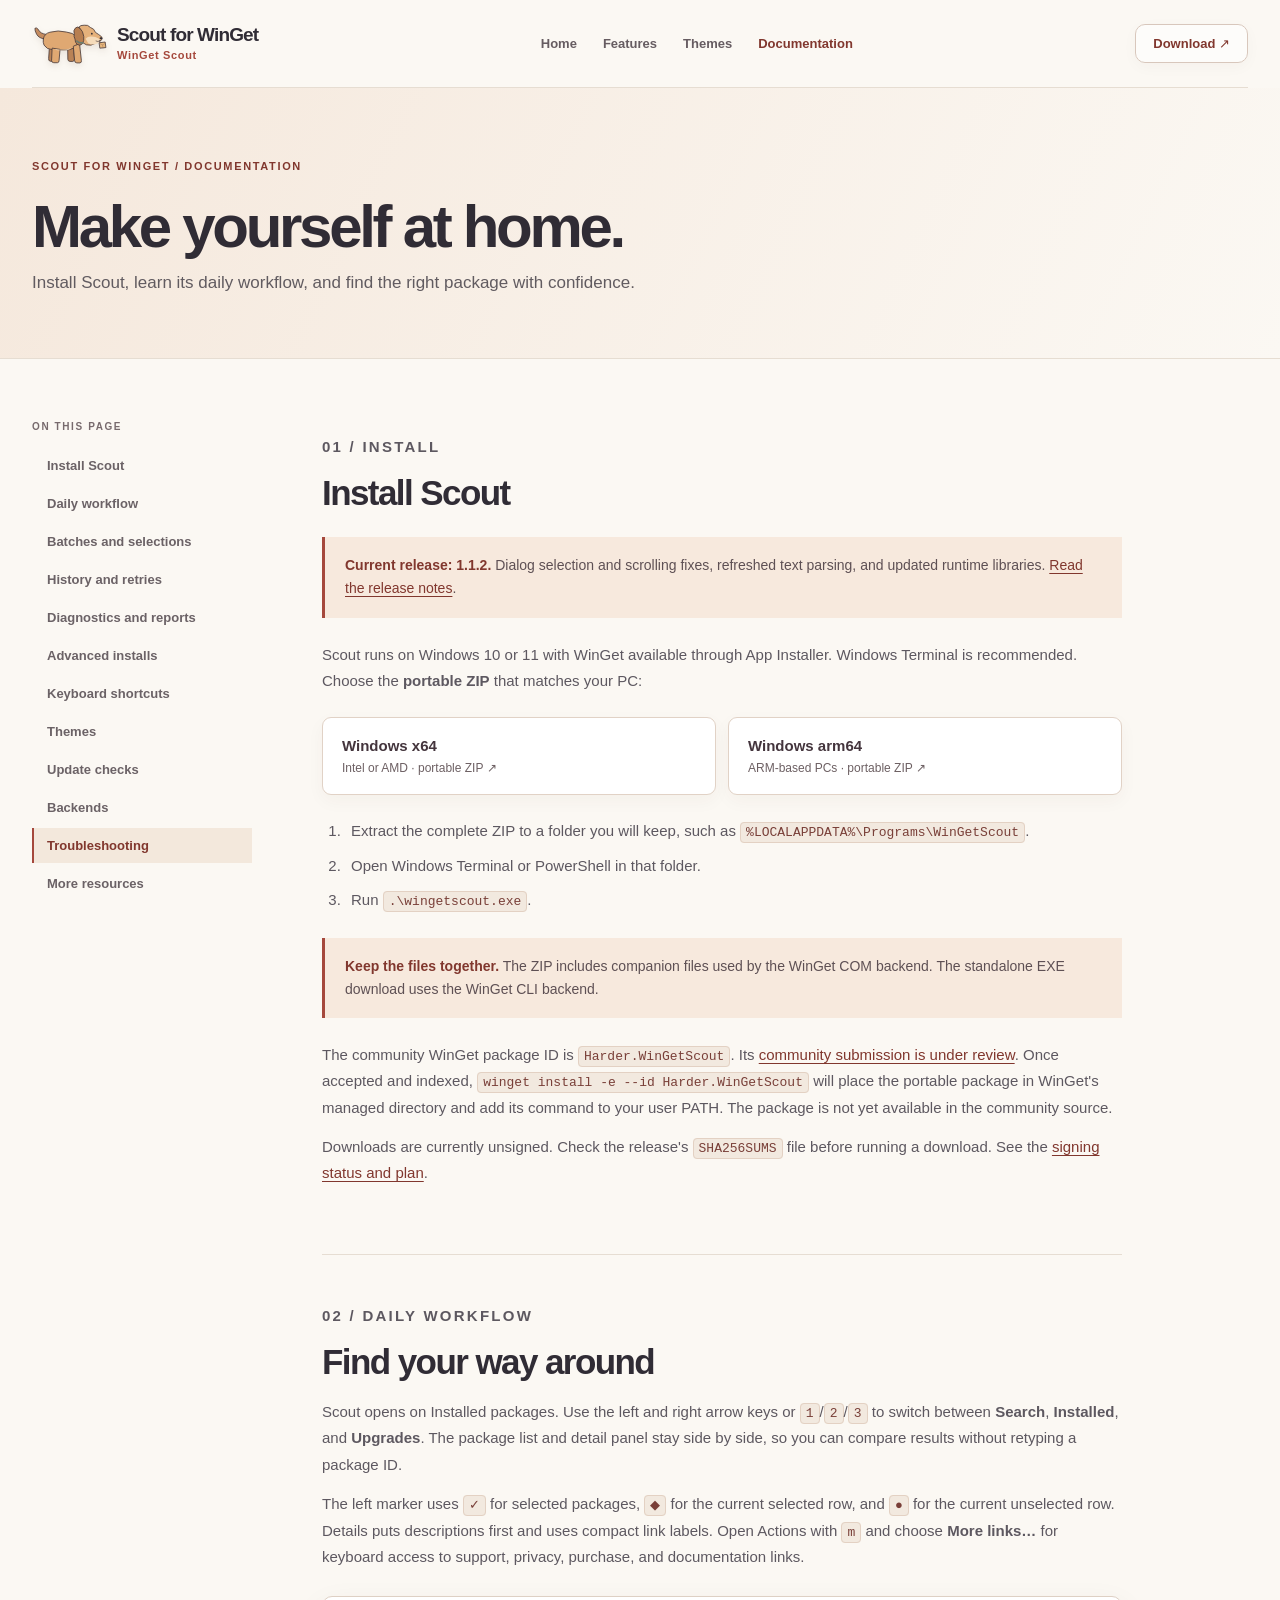
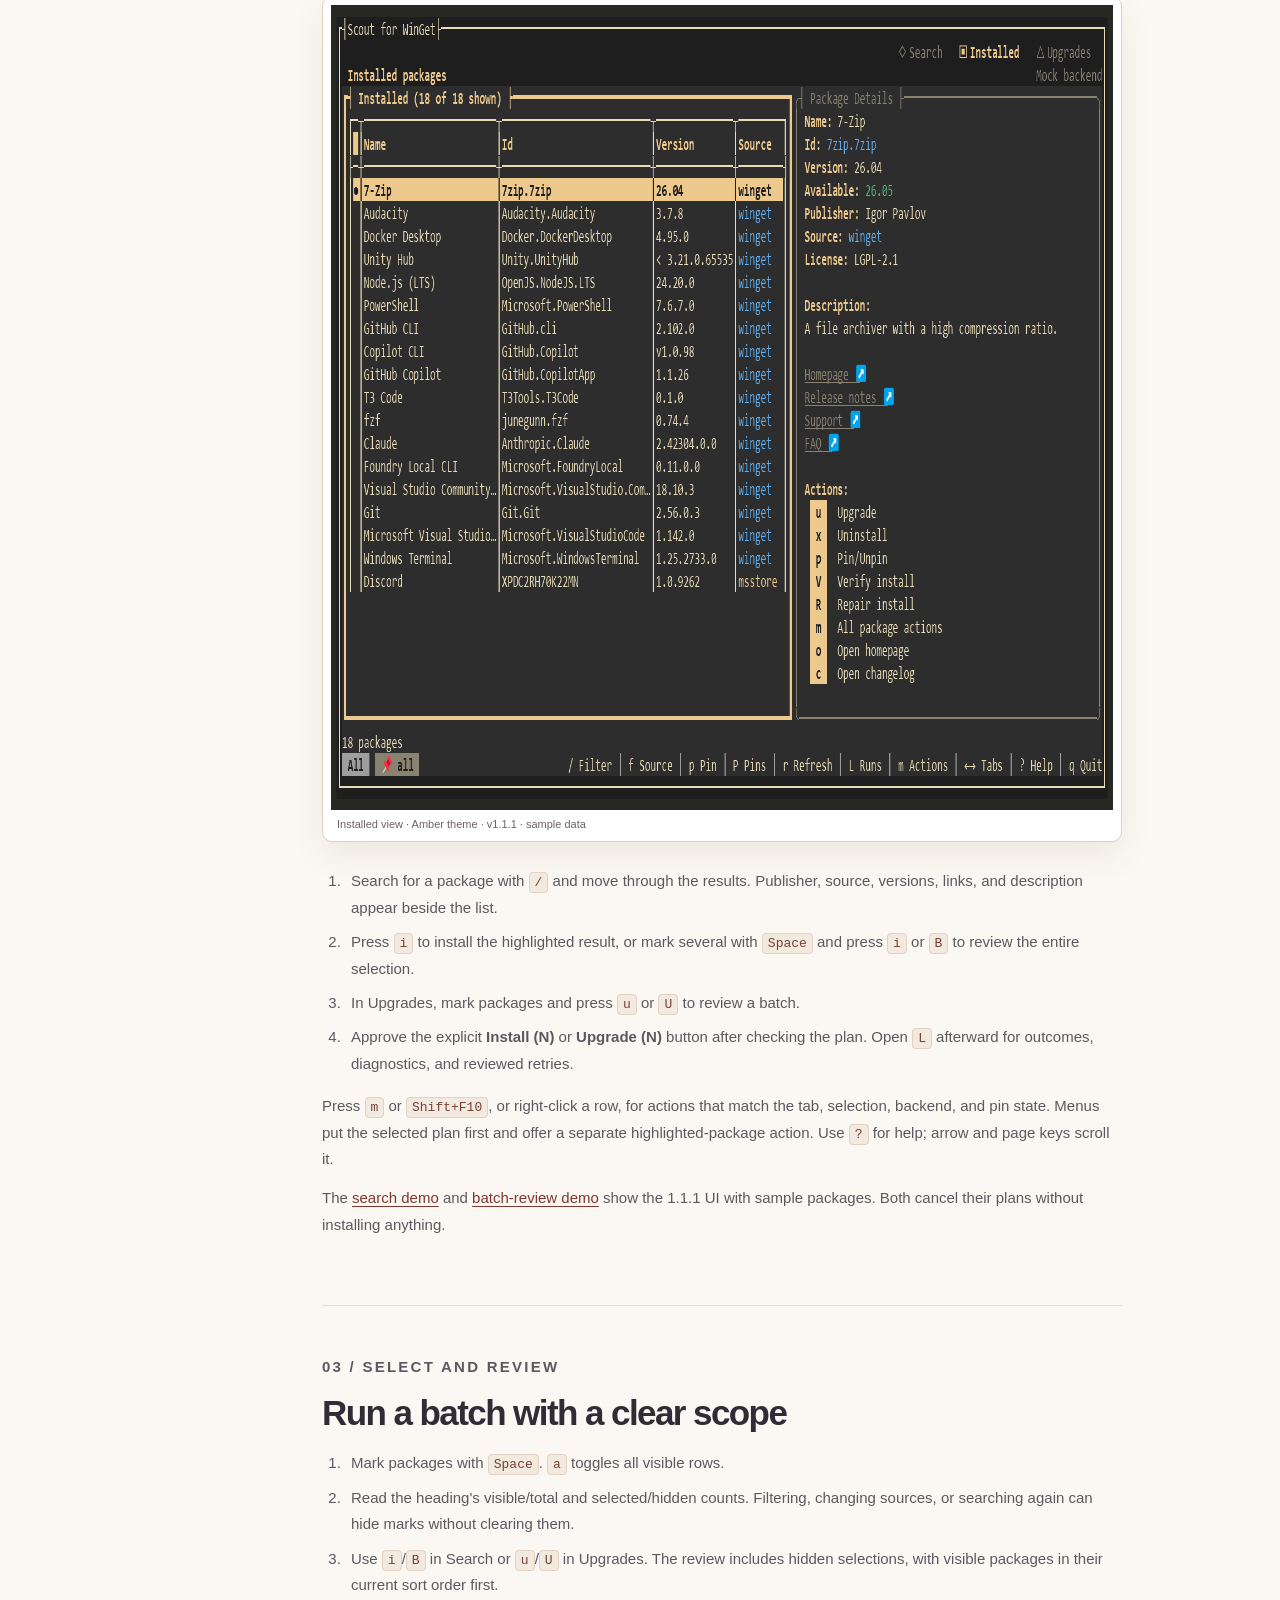
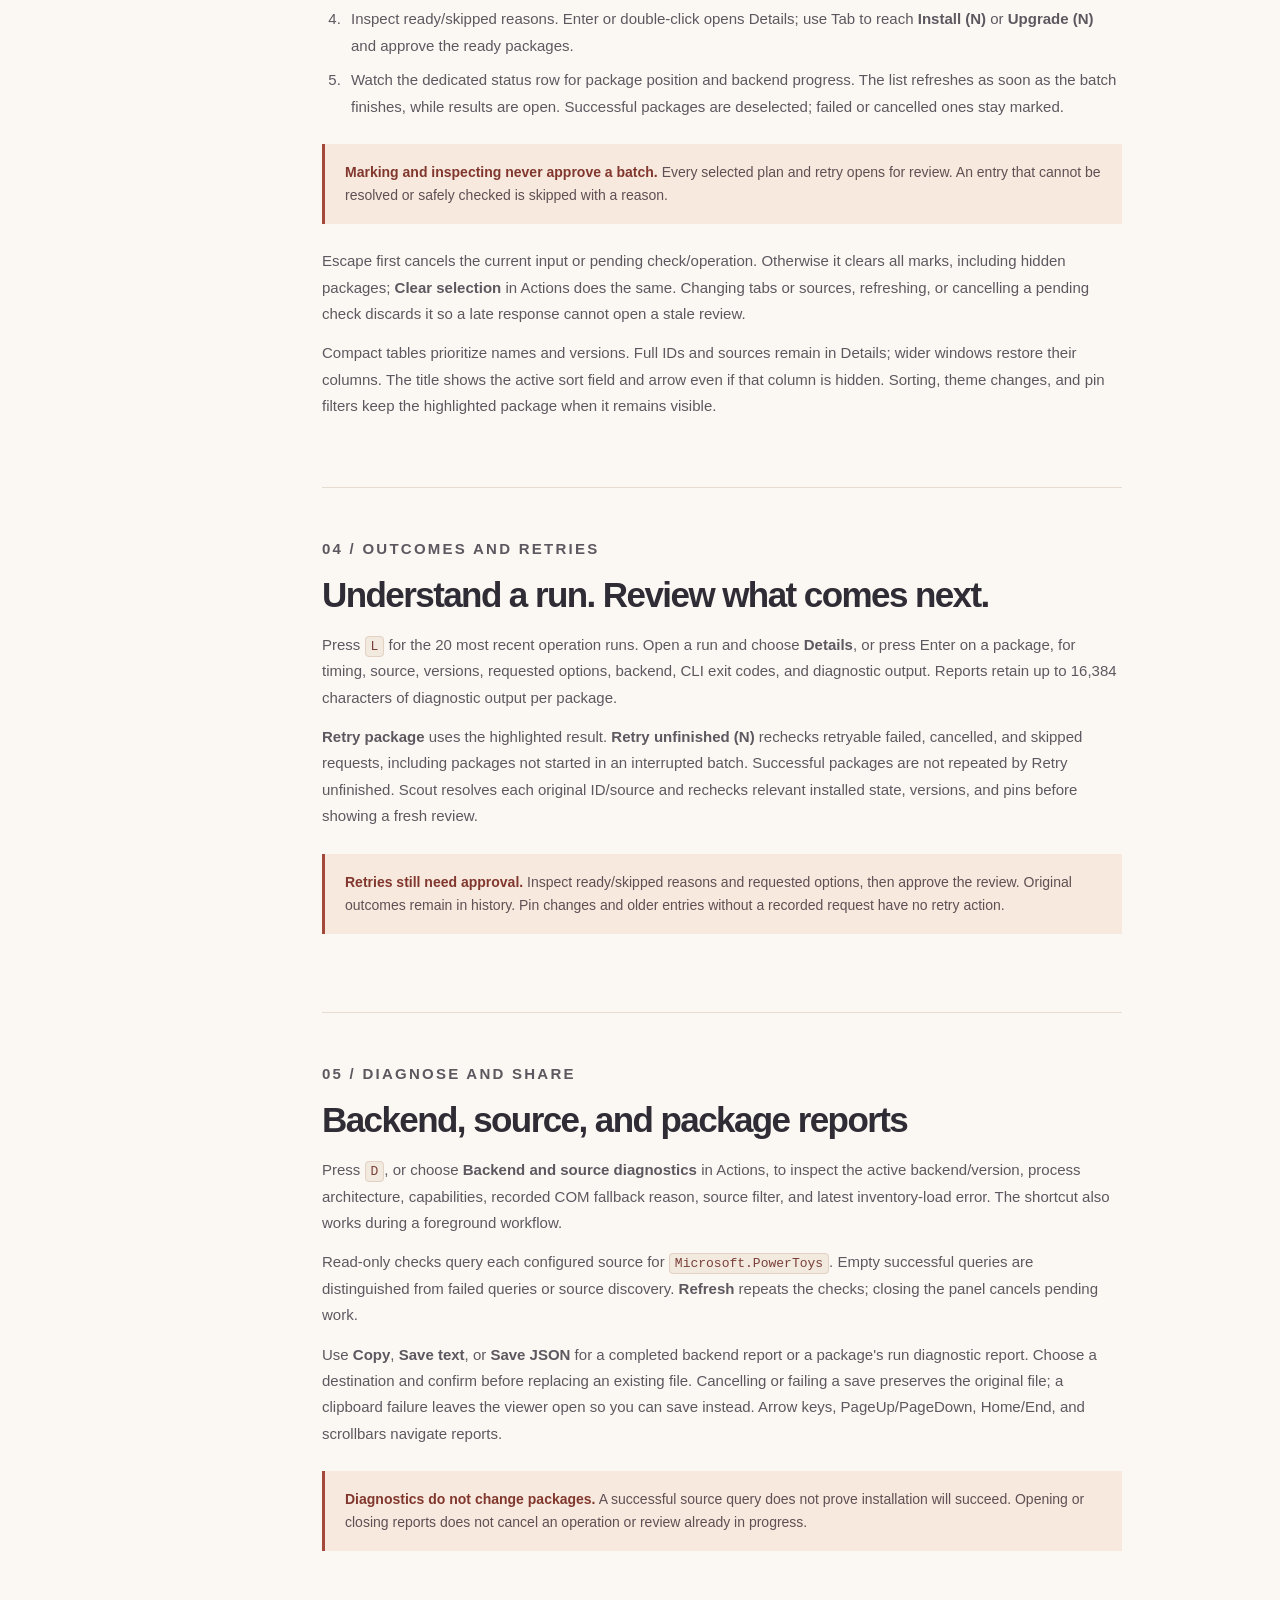
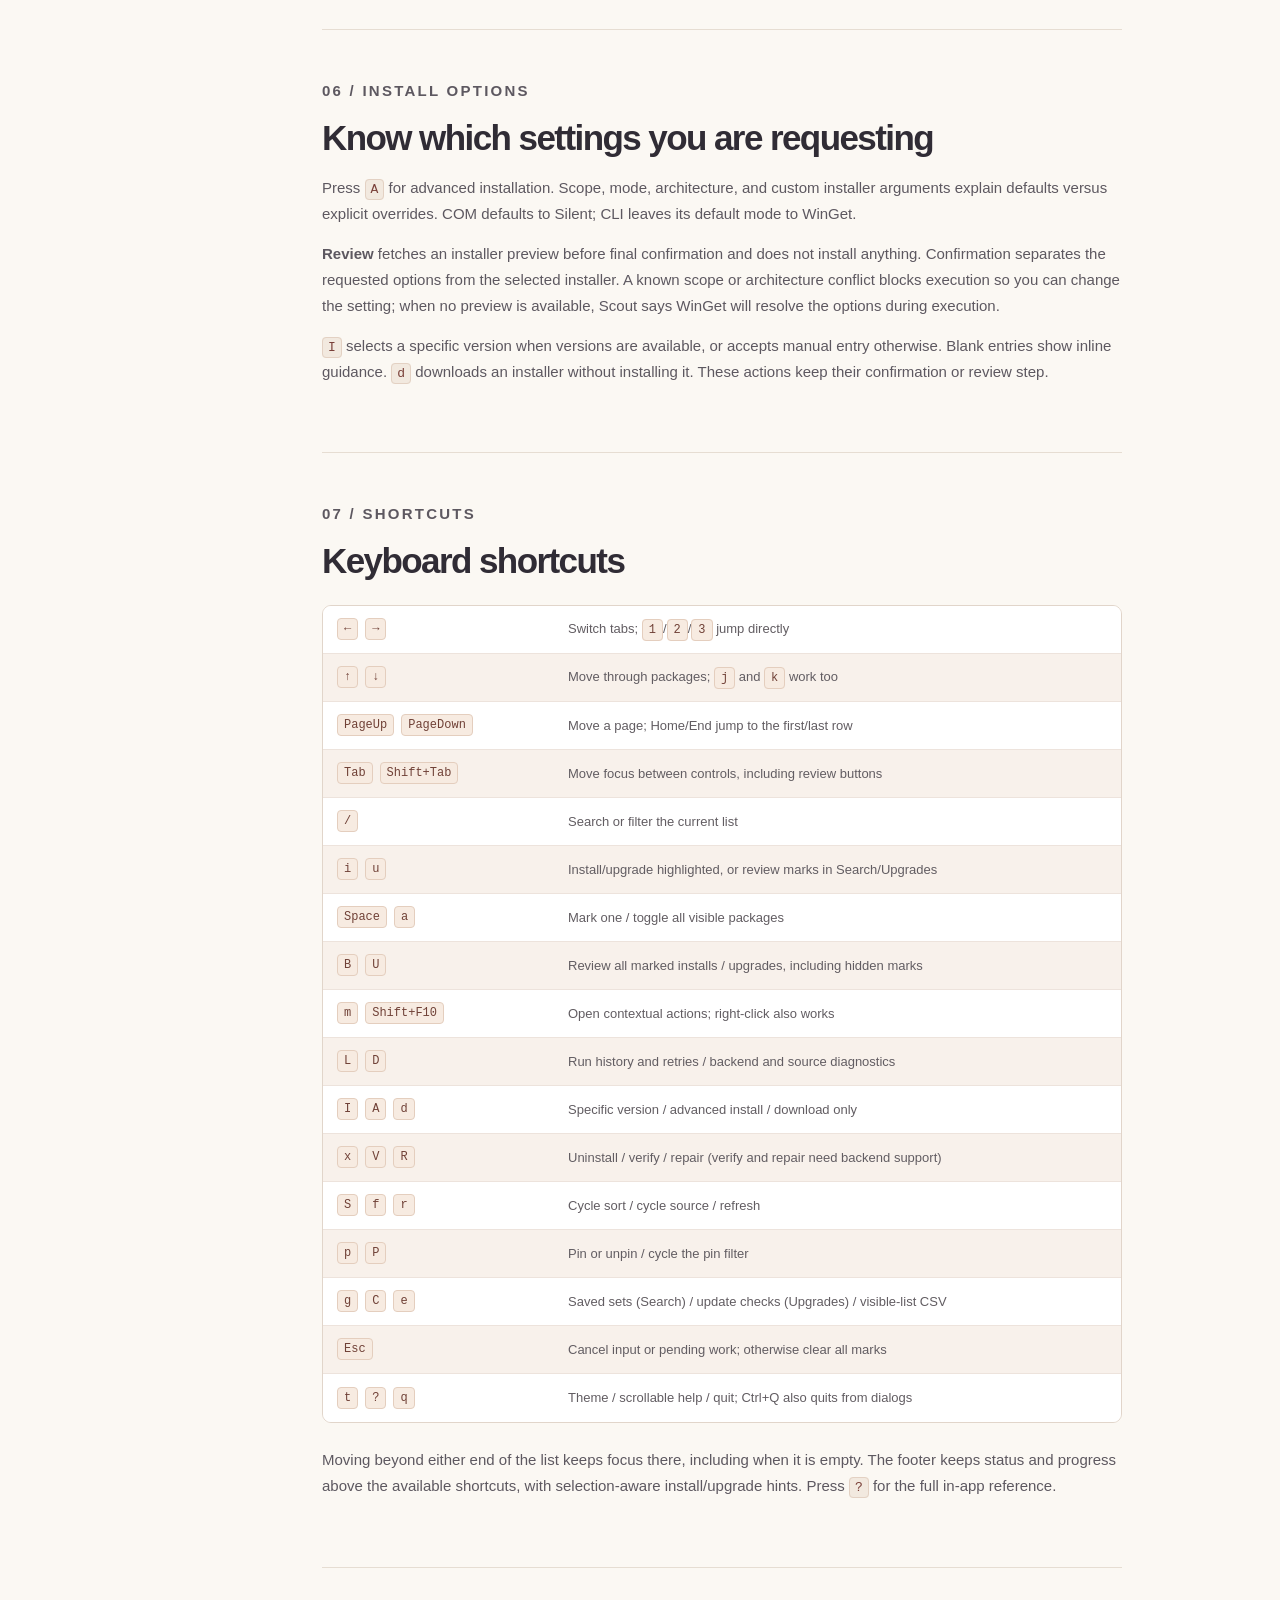
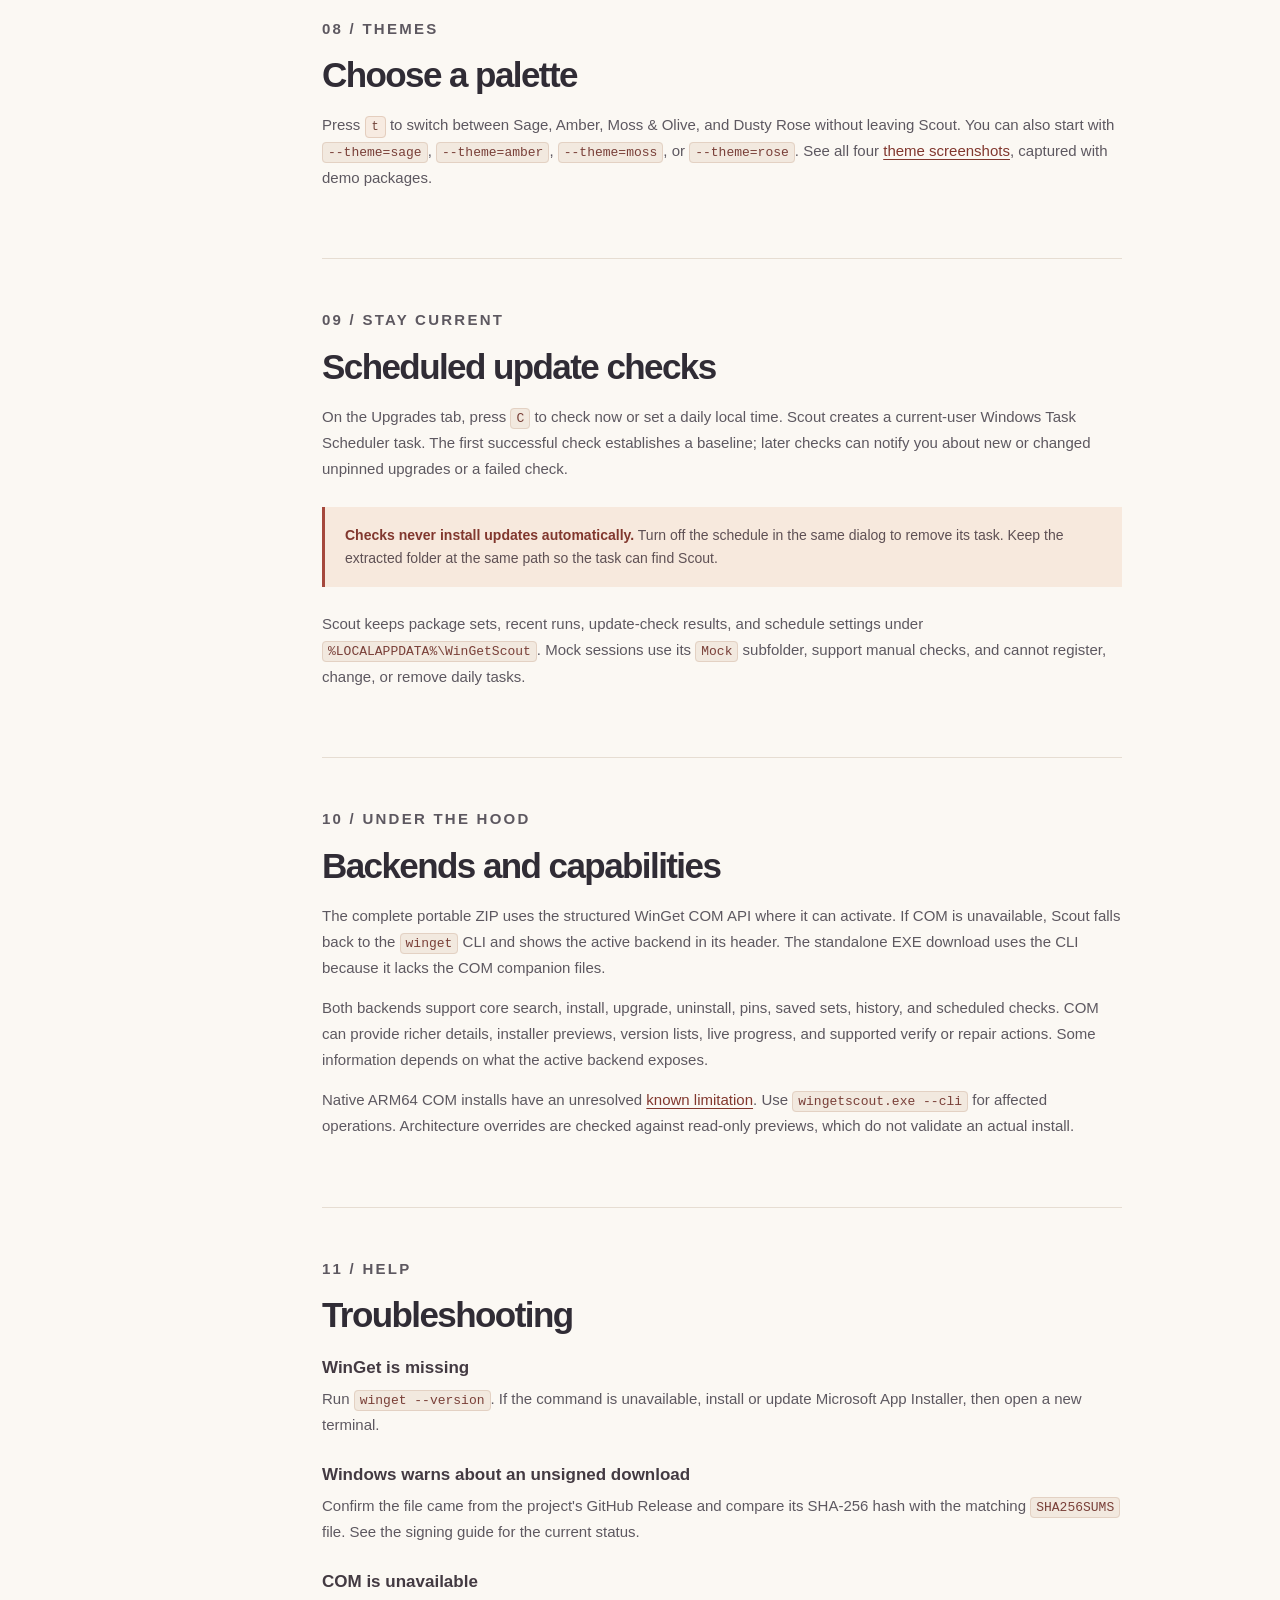
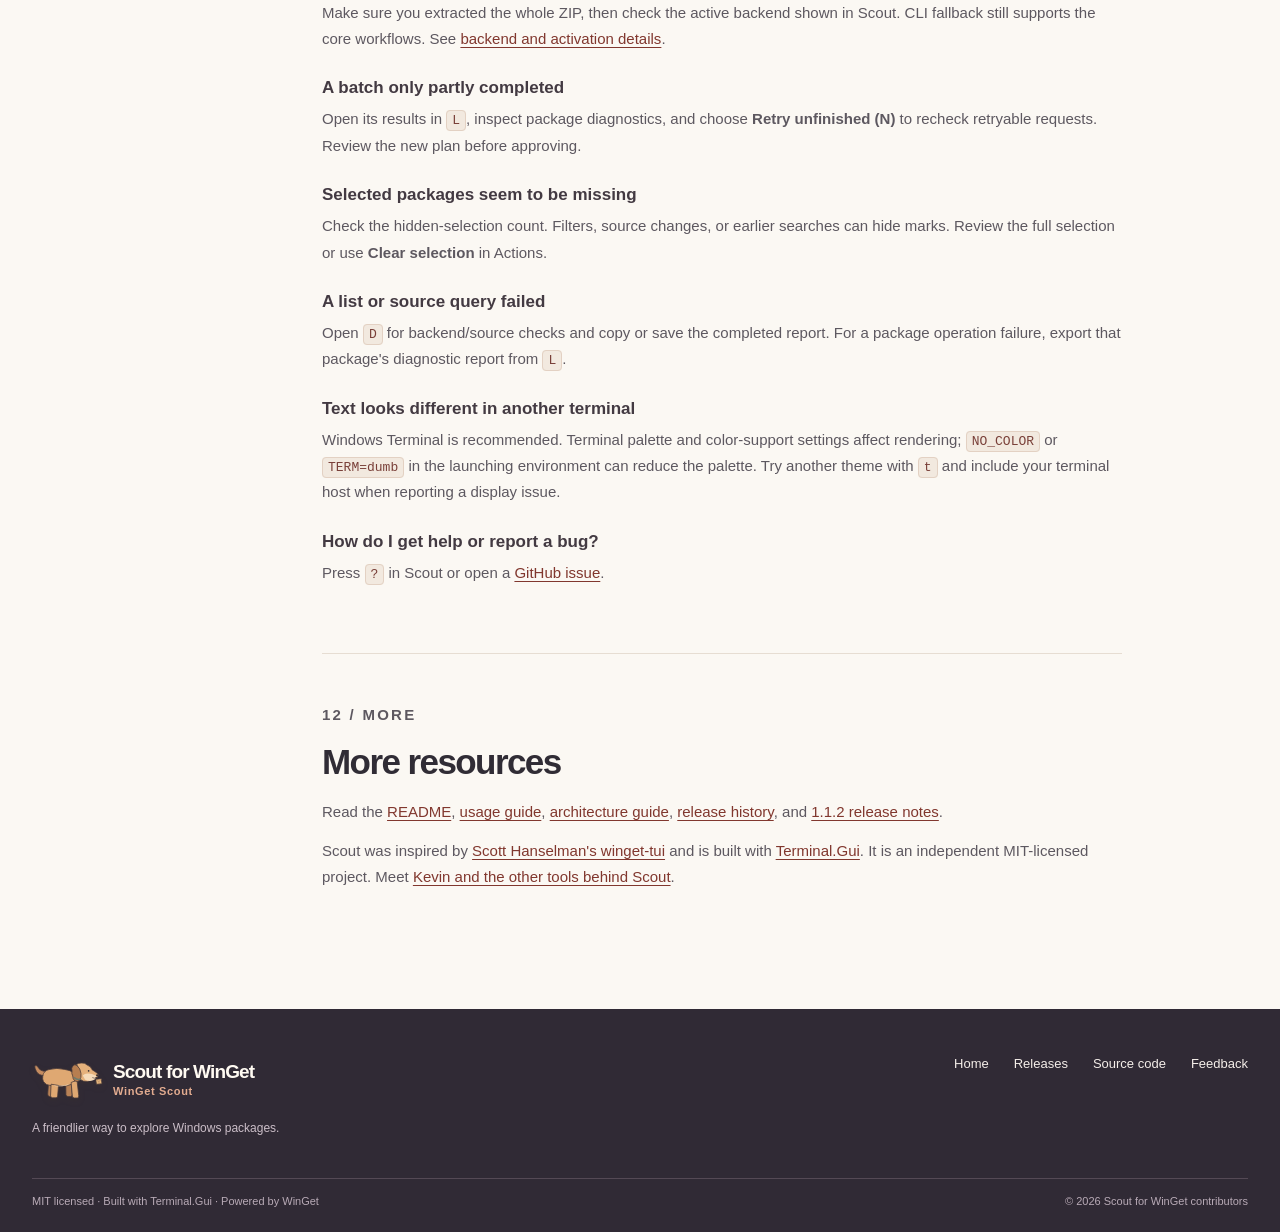
==== commit bd688923: "Announce 1.1.2 and update published download links" ====
--- a/site/docs.html
+++ b/site/docs.html
@@ -23,7 +23,7 @@
     <div class="wrap docs-layout">
       <aside class="docs-sidebar" aria-label="Documentation sections"><p>ON THIS PAGE</p><a href="#install">Install Scout</a><a href="#first-run">Daily workflow</a><a href="#batches">Batches and selections</a><a href="#runs">History and retries</a><a href="#diagnostics">Diagnostics and reports</a><a href="#advanced">Advanced installs</a><a href="#shortcuts">Keyboard shortcuts</a><a href="#themes">Themes</a><a href="#updates">Update checks</a><a href="#backends">Backends</a><a href="#troubleshooting">Troubleshooting</a><a href="#more">More resources</a></aside>
       <div class="docs-content">
-        <section id="install"><p class="section-kicker">01 / INSTALL</p><h2>Install Scout</h2><div class="callout"><strong>Current release: 1.1.1.</strong> Compact package lists, simpler Details, clear selection markers, keyboard access to secondary links, and rendering fixes. <a href="https://github.com/harder/wingetscout/releases/tag/v1.1.1">Read the release notes</a>.</div><p>Scout runs on Windows 10 or 11 with WinGet available through App Installer. Windows Terminal is recommended. Choose the <strong>portable ZIP</strong> that matches your PC:</p><div class="download-grid"><a href="https://github.com/harder/wingetscout/releases/download/v1.1.1/wingetscout-1.1.1-win-x64.zip"><strong>Windows x64</strong><span>Intel or AMD · portable ZIP ↗</span></a><a href="https://github.com/harder/wingetscout/releases/download/v1.1.1/wingetscout-1.1.1-win-arm64.zip"><strong>Windows arm64</strong><span>ARM-based PCs · portable ZIP ↗</span></a></div><ol><li>Extract the complete ZIP to a folder you will keep, such as <code>%LOCALAPPDATA%\Programs\WinGetScout</code>.</li><li>Open Windows Terminal or PowerShell in that folder.</li><li>Run <code>.\wingetscout.exe</code>.</li></ol><div class="callout"><strong>Keep the files together.</strong> The ZIP includes companion files used by the WinGet COM backend. The standalone EXE download uses the WinGet CLI backend.</div><p>The community WinGet package ID is <code>Harder.WinGetScout</code>. Its <a href="https://github.com/microsoft/winget-pkgs/pull/451328">community submission is under review</a>. Once accepted and indexed, <code>winget install -e --id Harder.WinGetScout</code> will place the portable package in WinGet's managed directory and add its command to your user PATH. The package is not yet available in the community source.</p><p>Downloads are currently unsigned. Check the release's <code>SHA256SUMS</code> file before running a download. See the <a href="https://github.com/harder/wingetscout/blob/main/docs/signing-and-distribution.md">signing status and plan</a>.</p></section>
+        <section id="install"><p class="section-kicker">01 / INSTALL</p><h2>Install Scout</h2><div class="callout"><strong>Current release: 1.1.2.</strong> Dialog selection and scrolling fixes, refreshed text parsing, and updated runtime libraries. <a href="https://github.com/harder/wingetscout/releases/tag/v1.1.2">Read the release notes</a>.</div><p>Scout runs on Windows 10 or 11 with WinGet available through App Installer. Windows Terminal is recommended. Choose the <strong>portable ZIP</strong> that matches your PC:</p><div class="download-grid"><a href="https://github.com/harder/wingetscout/releases/download/v1.1.2/wingetscout-1.1.2-win-x64.zip"><strong>Windows x64</strong><span>Intel or AMD · portable ZIP ↗</span></a><a href="https://github.com/harder/wingetscout/releases/download/v1.1.2/wingetscout-1.1.2-win-arm64.zip"><strong>Windows arm64</strong><span>ARM-based PCs · portable ZIP ↗</span></a></div><ol><li>Extract the complete ZIP to a folder you will keep, such as <code>%LOCALAPPDATA%\Programs\WinGetScout</code>.</li><li>Open Windows Terminal or PowerShell in that folder.</li><li>Run <code>.\wingetscout.exe</code>.</li></ol><div class="callout"><strong>Keep the files together.</strong> The ZIP includes companion files used by the WinGet COM backend. The standalone EXE download uses the WinGet CLI backend.</div><p>The community WinGet package ID is <code>Harder.WinGetScout</code>. Its <a href="https://github.com/microsoft/winget-pkgs/pull/451328">community submission is under review</a>. Once accepted and indexed, <code>winget install -e --id Harder.WinGetScout</code> will place the portable package in WinGet's managed directory and add its command to your user PATH. The package is not yet available in the community source.</p><p>Downloads are currently unsigned. Check the release's <code>SHA256SUMS</code> file before running a download. See the <a href="https://github.com/harder/wingetscout/blob/main/docs/signing-and-distribution.md">signing status and plan</a>.</p></section>
         <section id="first-run"><p class="section-kicker">02 / DAILY WORKFLOW</p><h2>Find your way around</h2><p>Scout opens on Installed packages. Use the left and right arrow keys or <code>1</code>/<code>2</code>/<code>3</code> to switch between <strong>Search</strong>, <strong>Installed</strong>, and <strong>Upgrades</strong>. The package list and detail panel stay side by side, so you can compare results without retyping a package ID.</p><p>The left marker uses <code>✓</code> for selected packages, <code>◆</code> for the current selected row, and <code>●</code> for the current unselected row. Details puts descriptions first and uses compact link labels. Open Actions with <code>m</code> and choose <strong>More links…</strong> for keyboard access to support, privacy, purchase, and documentation links.</p><div class="docs-image"><img src="media/scout-amber-installed.png" width="1405" height="805" loading="lazy" alt="Scout 1.1.1 showing Installed packages, details, and the two-row footer in Amber with sample data"><span>Installed view · Amber theme · v1.1.1 · sample data</span></div><ol><li>Search for a package with <code>/</code> and move through the results. Publisher, source, versions, links, and description appear beside the list.</li><li>Press <code>i</code> to install the highlighted result, or mark several with <code>Space</code> and press <code>i</code> or <code>B</code> to review the entire selection.</li><li>In Upgrades, mark packages and press <code>u</code> or <code>U</code> to review a batch.</li><li>Approve the explicit <strong>Install (N)</strong> or <strong>Upgrade (N)</strong> button after checking the plan. Open <code>L</code> afterward for outcomes, diagnostics, and reviewed retries.</li></ol><p>Press <code>m</code> or <code>Shift+F10</code>, or right-click a row, for actions that match the tab, selection, backend, and pin state. Menus put the selected plan first and offer a separate highlighted-package action. Use <code>?</code> for help; arrow and page keys scroll it.</p><p>The <a href="media/scout-search-demo.gif">search demo</a> and <a href="media/scout-upgrades-demo.gif">batch-review demo</a> show the 1.1.1 UI with sample packages. Both cancel their plans without installing anything.</p></section>
         <section id="batches"><p class="section-kicker">03 / SELECT AND REVIEW</p><h2>Run a batch with a clear scope</h2><ol><li>Mark packages with <code>Space</code>. <code>a</code> toggles all visible rows.</li><li>Read the heading's visible/total and selected/hidden counts. Filtering, changing sources, or searching again can hide marks without clearing them.</li><li>Use <code>i</code>/<code>B</code> in Search or <code>u</code>/<code>U</code> in Upgrades. The review includes hidden selections, with visible packages in their current sort order first.</li><li>Inspect ready/skipped reasons. Enter or double-click opens Details; use Tab to reach <strong>Install (N)</strong> or <strong>Upgrade (N)</strong> and approve the ready packages.</li><li>Watch the dedicated status row for package position and backend progress. The list refreshes as soon as the batch finishes, while results are open. Successful packages are deselected; failed or cancelled ones stay marked.</li></ol><div class="callout"><strong>Marking and inspecting never approve a batch.</strong> Every selected plan and retry opens for review. An entry that cannot be resolved or safely checked is skipped with a reason.</div><p>Escape first cancels the current input or pending check/operation. Otherwise it clears all marks, including hidden packages; <strong>Clear selection</strong> in Actions does the same. Changing tabs or sources, refreshing, or cancelling a pending check discards it so a late response cannot open a stale review.</p><p>Compact tables prioritize names and versions. Full IDs and sources remain in Details; wider windows restore their columns. The title shows the active sort field and arrow even if that column is hidden. Sorting, theme changes, and pin filters keep the highlighted package when it remains visible.</p></section>
         <section id="runs"><p class="section-kicker">04 / OUTCOMES AND RETRIES</p><h2>Understand a run. Review what comes next.</h2><p>Press <code>L</code> for the 20 most recent operation runs. Open a run and choose <strong>Details</strong>, or press Enter on a package, for timing, source, versions, requested options, backend, CLI exit codes, and diagnostic output. Reports retain up to 16,384 characters of diagnostic output per package.</p><p><strong>Retry package</strong> uses the highlighted result. <strong>Retry unfinished (N)</strong> rechecks retryable failed, cancelled, and skipped requests, including packages not started in an interrupted batch. Successful packages are not repeated by Retry unfinished. Scout resolves each original ID/source and rechecks relevant installed state, versions, and pins before showing a fresh review.</p><div class="callout"><strong>Retries still need approval.</strong> Inspect ready/skipped reasons and requested options, then approve the review. Original outcomes remain in history. Pin changes and older entries without a recorded request have no retry action.</div></section>
@@ -52,7 +52,7 @@
         <section id="updates"><p class="section-kicker">09 / STAY CURRENT</p><h2>Scheduled update checks</h2><p>On the Upgrades tab, press <code>C</code> to check now or set a daily local time. Scout creates a current-user Windows Task Scheduler task. The first successful check establishes a baseline; later checks can notify you about new or changed unpinned upgrades or a failed check.</p><div class="callout"><strong>Checks never install updates automatically.</strong> Turn off the schedule in the same dialog to remove its task. Keep the extracted folder at the same path so the task can find Scout.</div><p>Scout keeps package sets, recent runs, update-check results, and schedule settings under <code>%LOCALAPPDATA%\WinGetScout</code>. Mock sessions use its <code>Mock</code> subfolder, support manual checks, and cannot register, change, or remove daily tasks.</p></section>
         <section id="backends"><p class="section-kicker">10 / UNDER THE HOOD</p><h2>Backends and capabilities</h2><p>The complete portable ZIP uses the structured WinGet COM API where it can activate. If COM is unavailable, Scout falls back to the <code>winget</code> CLI and shows the active backend in its header. The standalone EXE download uses the CLI because it lacks the COM companion files.</p><p>Both backends support core search, install, upgrade, uninstall, pins, saved sets, history, and scheduled checks. COM can provide richer details, installer previews, version lists, live progress, and supported verify or repair actions. Some information depends on what the active backend exposes.</p><p>Native ARM64 COM installs have an unresolved <a href="https://github.com/harder/wingetscout/blob/main/docs/architecture.md#known-com-limitations">known limitation</a>. Use <code>wingetscout.exe --cli</code> for affected operations. Architecture overrides are checked against read-only previews, which do not validate an actual install.</p></section>
         <section id="troubleshooting"><p class="section-kicker">11 / HELP</p><h2>Troubleshooting</h2><div class="faq"><h3>WinGet is missing</h3><p>Run <code>winget --version</code>. If the command is unavailable, install or update Microsoft App Installer, then open a new terminal.</p><h3>Windows warns about an unsigned download</h3><p>Confirm the file came from the project's GitHub Release and compare its SHA-256 hash with the matching <code>SHA256SUMS</code> file. See the signing guide for the current status.</p><h3>COM is unavailable</h3><p>Make sure you extracted the whole ZIP, then check the active backend shown in Scout. CLI fallback still supports the core workflows. See <a href="https://github.com/harder/wingetscout#backends-and-capabilities">backend and activation details</a>.</p><h3>A batch only partly completed</h3><p>Open its results in <code>L</code>, inspect package diagnostics, and choose <strong>Retry unfinished (N)</strong> to recheck retryable requests. Review the new plan before approving.</p><h3>Selected packages seem to be missing</h3><p>Check the hidden-selection count. Filters, source changes, or earlier searches can hide marks. Review the full selection or use <strong>Clear selection</strong> in Actions.</p><h3>A list or source query failed</h3><p>Open <code>D</code> for backend/source checks and copy or save the completed report. For a package operation failure, export that package's diagnostic report from <code>L</code>.</p><h3>Text looks different in another terminal</h3><p>Windows Terminal is recommended. Terminal palette and color-support settings affect rendering; <code>NO_COLOR</code> or <code>TERM=dumb</code> in the launching environment can reduce the palette. Try another theme with <code>t</code> and include your terminal host when reporting a display issue.</p><h3>How do I get help or report a bug?</h3><p>Press <code>?</code> in Scout or open a <a href="https://github.com/harder/wingetscout/issues">GitHub issue</a>.</p></div></section>
-        <section id="more"><p class="section-kicker">12 / MORE</p><h2>More resources</h2><p>Read the <a href="https://github.com/harder/wingetscout#readme">README</a>, <a href="https://github.com/harder/wingetscout/blob/main/docs/usage.md">usage guide</a>, <a href="https://github.com/harder/wingetscout/blob/main/docs/architecture.md">architecture guide</a>, <a href="https://github.com/harder/wingetscout/releases">release history</a>, and <a href="https://github.com/harder/wingetscout/blob/main/docs/releases/1.1.1.md">1.1.1 release notes</a>.</p><p>Scout was inspired by <a href="https://github.com/shanselman/winget-tui">Scott Hanselman's winget-tui</a> and is built with <a href="https://github.com/tui-cs/Terminal.Gui">Terminal.Gui</a>. It is an independent MIT-licensed project. Meet <a href="./#maker">Kevin and the other tools behind Scout</a>.</p></section>
+        <section id="more"><p class="section-kicker">12 / MORE</p><h2>More resources</h2><p>Read the <a href="https://github.com/harder/wingetscout#readme">README</a>, <a href="https://github.com/harder/wingetscout/blob/main/docs/usage.md">usage guide</a>, <a href="https://github.com/harder/wingetscout/blob/main/docs/architecture.md">architecture guide</a>, <a href="https://github.com/harder/wingetscout/releases">release history</a>, and <a href="https://github.com/harder/wingetscout/blob/main/docs/releases/1.1.2.md">1.1.2 release notes</a>.</p><p>Scout was inspired by <a href="https://github.com/shanselman/winget-tui">Scott Hanselman's winget-tui</a> and is built with <a href="https://github.com/tui-cs/Terminal.Gui">Terminal.Gui</a>. It is an independent MIT-licensed project. Meet <a href="./#maker">Kevin and the other tools behind Scout</a>.</p></section>
       </div>
     </div>
   </main>
